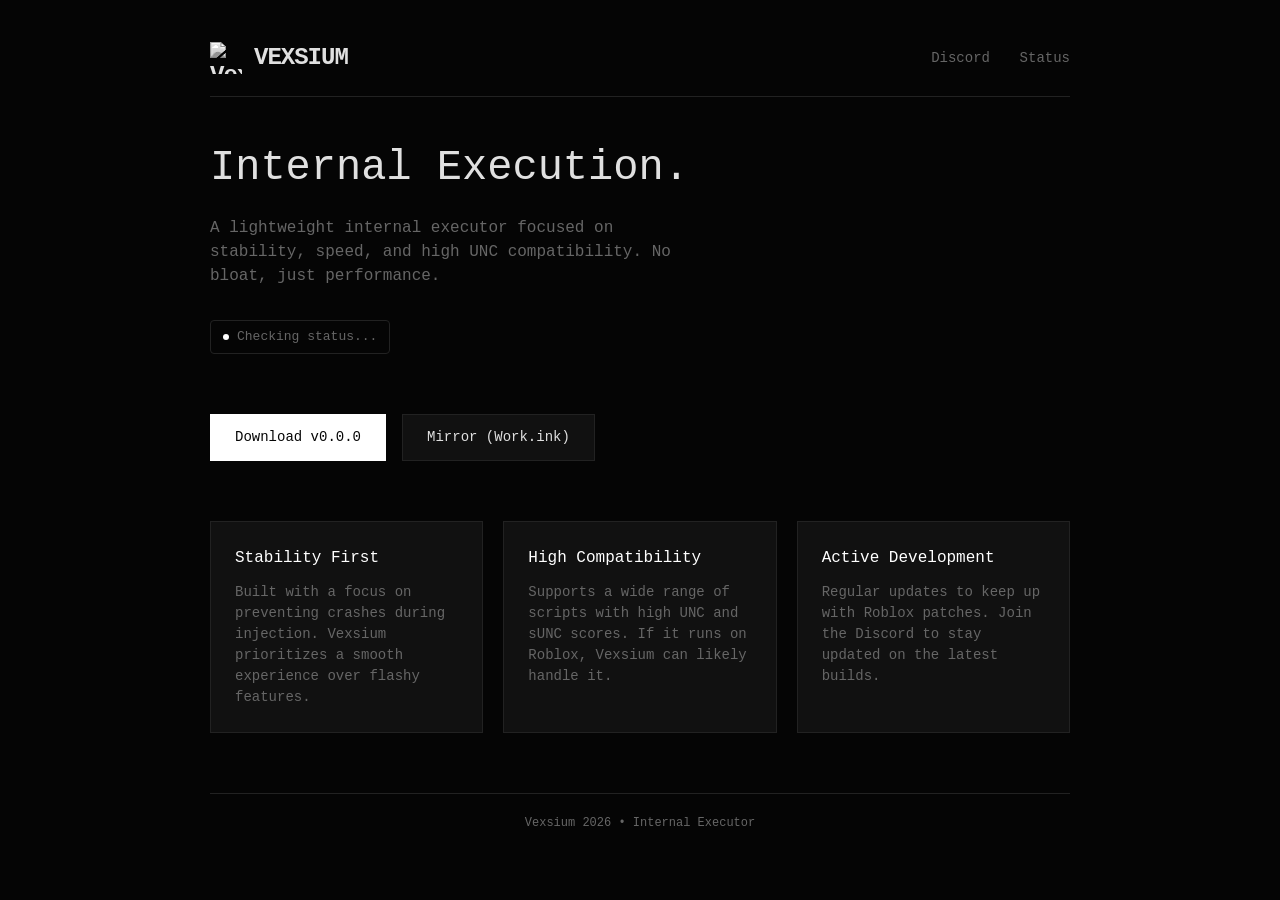
==== beta/index.html @ 8c5f40d0 "dsadsa" ====
<!DOCTYPE html>
<html lang="en">
<head>
    <meta charset="UTF-8">
    <meta name="viewport" content="width=device-width, initial-scale=1.0">
    <title>Vexsium</title>
    <link rel="icon" type="image/png" href="Logo.png">
    <style>
        :root {
            --bg: #050505;
            --surface: #111111;
            --border: #222222;
            --text: #e0e0e0;
            --muted: #666666;
            --accent: #ffffff;
        }

        * { margin: 0; padding: 0; box-sizing: border-box; }
        
        body {
            font-family: 'Courier New', Courier, monospace;
            background-color: var(--bg);
            color: var(--text);
            line-height: 1.5;
            min-height: 100vh;
            display: flex;
            flex-direction: column;
        }

        .container { 
            max-width: 900px; 
            width: 100%; 
            margin: 0 auto; 
            padding: 40px 20px;
            flex: 1;
        }

        header {
            border-bottom: 1px solid var(--border);
            padding-bottom: 20px;
            margin-bottom: 40px;
            display: flex;
            justify-content: space-between;
            align-items: center;
        }

        .brand {
            font-size: 24px;
            font-weight: bold;
            letter-spacing: -1px;
            display: flex;
            align-items: center;
            gap: 12px;
        }

        .logo {
            width: 32px;
            height: 32px;
            filter: grayscale(100%);
        }

        nav a {
            color: var(--muted);
            text-decoration: none;
            margin-left: 20px;
            font-size: 14px;
            transition: color 0.2s;
        }

        nav a:hover {
            color: var(--accent);
        }

        .hero {
            margin-bottom: 60px;
        }

        h1 {
            font-size: 42px;
            margin-bottom: 16px;
            font-weight: normal;
        }

        .subtitle {
            color: var(--muted);
            font-size: 16px;
            max-width: 500px;
            margin-bottom: 32px;
        }

        .status-line {
            display: inline-flex;
            align-items: center;
            gap: 8px;
            font-size: 13px;
            color: var(--muted);
            border: 1px solid var(--border);
            padding: 6px 12px;
            border-radius: 4px;
        }

        .dot {
            width: 6px;
            height: 6px;
            background-color: var(--accent);
            border-radius: 50%;
        }

        .grid {
            display: grid;
            grid-template-columns: repeat(auto-fit, minmax(250px, 1fr));
            gap: 20px;
            margin-bottom: 60px;
        }

        .card {
            background: var(--surface);
            border: 1px solid var(--border);
            padding: 24px;
        }

        .card h3 {
            font-size: 16px;
            margin-bottom: 12px;
            font-weight: normal;
            color: var(--accent);
        }

        .card p {
            font-size: 14px;
            color: var(--muted);
        }

        .actions {
            display: flex;
            gap: 16px;
            margin-bottom: 60px;
        }

        .btn {
            display: inline-flex;
            align-items: center;
            justify-content: center;
            padding: 12px 24px;
            background: var(--surface);
            border: 1px solid var(--border);
            color: var(--text);
            text-decoration: none;
            font-size: 14px;
            cursor: pointer;
            transition: all 0.2s;
        }

        .btn:hover {
            border-color: var(--accent);
            background: var(--bg);
        }

        .btn-primary {
            background: var(--accent);
            color: var(--bg);
            border-color: var(--accent);
        }

        .btn-primary:hover {
            opacity: 0.9;
        }

        footer {
            border-top: 1px solid var(--border);
            padding-top: 20px;
            text-align: center;
            font-size: 12px;
            color: var(--muted);
        }

        .info-panel {
            display: none;
            position: absolute;
            top: 100%;
            right: 0;
            background: var(--surface);
            border: 1px solid var(--border);
            padding: 16px;
            width: 280px;
            z-index: 100;
            margin-top: 8px;
        }

        .info-trigger {
            position: relative;
        }

        .info-panel.active {
            display: block;
        }

        .info-row {
            display: flex;
            justify-content: space-between;
            margin-bottom: 8px;
            font-size: 13px;
        }

        .info-label { color: var(--muted); }
        .info-val { color: var(--accent); }

        @media (max-width: 600px) {
            header { flex-direction: column; gap: 20px; align-items: flex-start; }
            nav a { margin-left: 0; margin-right: 20px; }
            .actions { flex-direction: column; }
        }
    </style>
</head>
<body>
    <div class="container">
        <header>
            <div class="brand">
                <img src="Logo.png" alt="Vexsium" class="logo">
                VEXSIUM
            </div>
            <nav>
                <a href="#" id="discord-link">Discord</a>
                <a href="#" class="info-trigger" id="infoBtn">Status</a>
                <div class="info-panel" id="infoDropdown">
                    <div class="info-row"><span class="info-label">Version</span><span class="info-val" id="ep-version">--</span></div>
                    <div class="info-row"><span class="info-label">Loader</span><span class="info-val" id="ep-loader">--</span></div>
                    <div class="info-row"><span class="info-label">UNC / sUNC</span><span class="info-val"><span id="ep-unc">--</span>% / <span id="ep-sunc">--</span>%</span></div>
                    <div class="info-row"><span class="info-label">RakNet</span><span class="info-val" id="ep-raknet">--</span></div>
                    <div class="info-row"><span class="info-label">Build</span><span class="info-val" id="ep-build">--</span></div>
                </div>
            </nav>
        </header>

        <section class="hero">
            <h1>Internal Execution.</h1>
            <p class="subtitle">A lightweight internal executor focused on stability, speed, and high UNC compatibility. No bloat, just performance.</p>
            
            <div class="status-line">
                <span class="dot" id="main-status-dot"></span>
                <span id="main-status-text">Checking status...</span>
            </div>
        </section>

        <div class="actions">
            <a href="#" class="btn btn-primary" id="download-btn">Download v0.0.0</a>
            <a href="#" class="btn" id="workink-link">Mirror (Work.ink)</a>
        </div>

        <div class="grid">
            <div class="card">
                <h3>Stability First</h3>
                <p>Built with a focus on preventing crashes during injection. Vexsium prioritizes a smooth experience over flashy features.</p>
            </div>
            <div class="card">
                <h3>High Compatibility</h3>
                <p>Supports a wide range of scripts with high UNC and sUNC scores. If it runs on Roblox, Vexsium can likely handle it.</p>
            </div>
            <div class="card">
                <h3>Active Development</h3>
                <p>Regular updates to keep up with Roblox patches. Join the Discord to stay updated on the latest builds.</p>
            </div>
        </div>

        <footer>
            Vexsium 2026 • Internal Executor
        </footer>
    </div>

    <script>
        async function updateEndpointData() {
            try {
                const response = await fetch('endpoint.json');
                if (!response.ok) throw new Error('Endpoint not found');
                const data = await response.json();
                
                const vexsium = data["Vexsium"];
                if (!vexsium) throw new Error('Vexsium data not found in endpoint');

                const statusText = document.getElementById('main-status-text');
                const statusDot = document.getElementById('main-status-dot');
                
                statusText.textContent = vexsium.Status;
                
                const workinkLink = document.getElementById('workink-link');
                const downloadBtn = document.getElementById('download-btn');
                
                if (vexsium.Workink_Download) {
                    workinkLink.href = vexsium.Workink_Download;
                }

                const discordLink = document.getElementById('discord-link');
                if (vexsium.Discord_Invite && discordLink) {
                    discordLink.href = vexsium.Discord_Invite;
                }
                
                document.getElementById('ep-version').textContent = vexsium.Version;
                document.getElementById('ep-loader').textContent = vexsium.loaderVersion;
                document.getElementById('ep-unc').textContent = vexsium.UNC;
                document.getElementById('ep-sunc').textContent = vexsium.sUNC;
                document.getElementById('ep-raknet').textContent = vexsium.Raknet ? 'Yes' : 'No';
                
                if (vexsium.supportedRobloxBuild) {
                    document.getElementById('ep-build').textContent = vexsium.supportedRobloxBuild.channel;
                }

                downloadBtn.textContent = `Download ${vexsium.Version}`;

                let dotColor = '#666';
                if(vexsium.Status === 'Operational') dotColor = '#10b981';
                else if(vexsium.Status === 'Down') dotColor = '#ef4444';
                else if(vexsium.Status === 'In Dev') dotColor = '#f97316';
                
                statusDot.style.background = dotColor;

            } catch (error) {
                console.error('Error fetching endpoint:', error);
            }
        }

        const infoBtn = document.getElementById('infoBtn');
        const infoDropdown = document.getElementById('infoDropdown');
        
        infoBtn.addEventListener('click', (e) => { 
            e.preventDefault();
            infoDropdown.classList.toggle('active'); 
        });

        document.addEventListener('click', (e) => {
            if (!infoBtn.contains(e.target) && !infoDropdown.contains(e.target)) {
                infoDropdown.classList.remove('active');
            }
        });

        updateEndpointData();
        setInterval(updateEndpointData, 30000);
    </script>
</body>
</html>
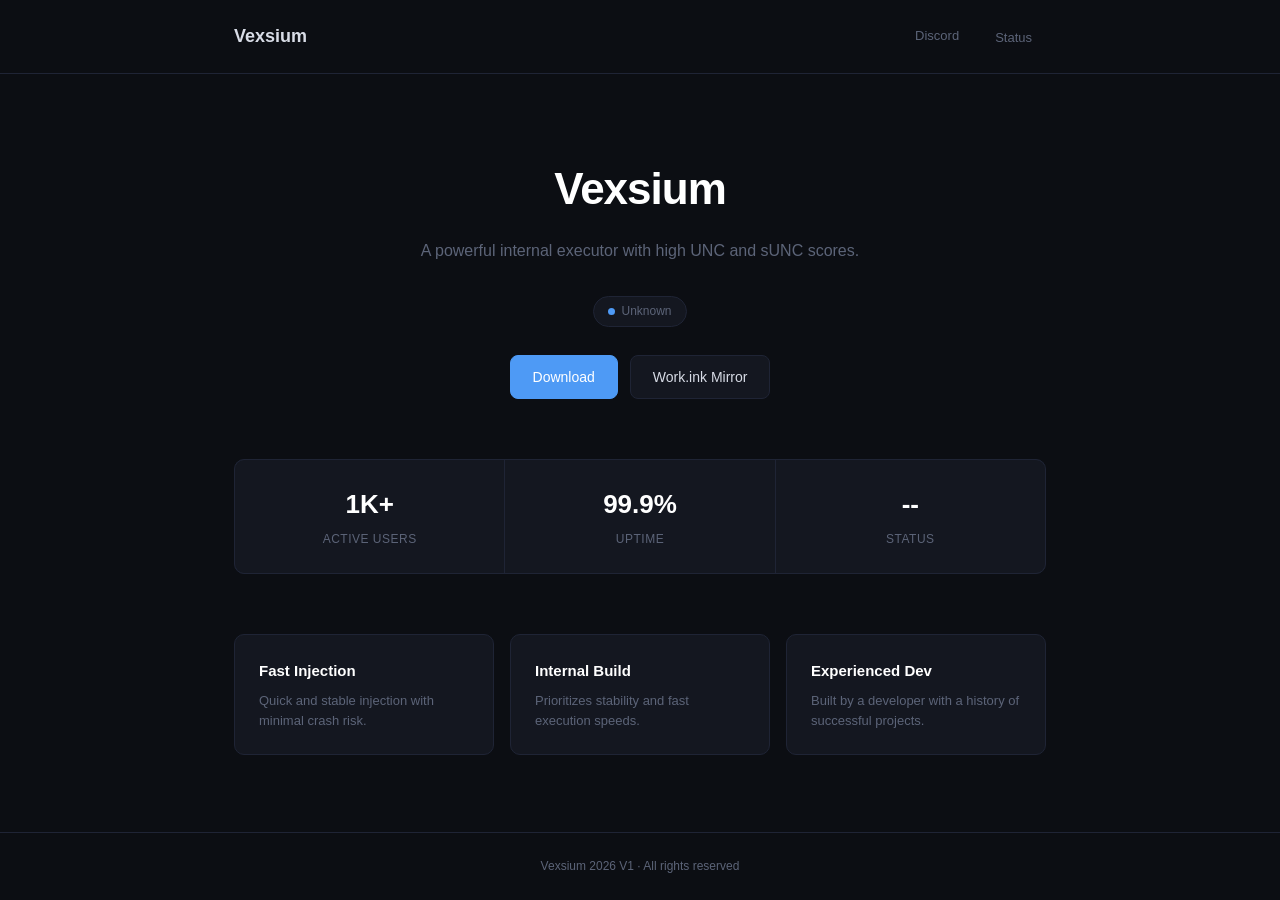
==== commit 9f36cfe3: "fdsfd" ====
--- a/beta/index.html
+++ b/beta/index.html
@@ -7,333 +7,474 @@
     <link rel="icon" type="image/png" href="Logo.png">
     <style>
         :root {
-            --bg: #050505;
-            --surface: #111111;
-            --border: #222222;
-            --text: #e0e0e0;
-            --muted: #666666;
-            --accent: #ffffff;
+            --bg: #0c0e13;
+            --surface: #141720;
+            --surface-hover: #1a1e2b;
+            --border: #1f2435;
+            --text: #d8dce6;
+            --muted: #5c6478;
+            --accent: #4e9af5;
+            --accent-dim: rgba(78, 154, 245, 0.1);
+            --green: #34d399;
+            --red: #f87171;
+            --orange: #fb923c;
+            --yellow: #fbbf24;
+            --blue: #60a5fa;
+            --purple: #a78bfa;
         }
 
         * { margin: 0; padding: 0; box-sizing: border-box; }
-        
+
         body {
-            font-family: 'Courier New', Courier, monospace;
+            font-family: -apple-system, BlinkMacSystemFont, 'Segoe UI', Roboto, Oxygen, Ubuntu, sans-serif;
             background-color: var(--bg);
             color: var(--text);
-            line-height: 1.5;
+            line-height: 1.6;
             min-height: 100vh;
             display: flex;
             flex-direction: column;
-        }
-
-        .container { 
-            max-width: 900px; 
-            width: 100%; 
-            margin: 0 auto; 
-            padding: 40px 20px;
-            flex: 1;
-        }
-
-        header {
+            -webkit-font-smoothing: antialiased;
+        }
+
+        .wrap {
+            max-width: 860px;
+            width: 100%;
+            margin: 0 auto;
+            padding: 0 24px;
+        }
+
+        /* NAV */
+        nav {
+            padding: 20px 0;
             border-bottom: 1px solid var(--border);
-            padding-bottom: 20px;
-            margin-bottom: 40px;
+        }
+
+        nav .wrap {
             display: flex;
             justify-content: space-between;
             align-items: center;
         }
 
         .brand {
-            font-size: 24px;
-            font-weight: bold;
+            display: flex;
+            align-items: center;
+            gap: 10px;
+            font-size: 18px;
+            font-weight: 700;
+            color: var(--text);
+            text-decoration: none;
+        }
+
+        .brand img {
+            width: 28px;
+            height: 28px;
+        }
+
+        .nav-links {
+            display: flex;
+            align-items: center;
+            gap: 8px;
+        }
+
+        .nav-link {
+            padding: 6px 14px;
+            font-size: 13px;
+            color: var(--muted);
+            text-decoration: none;
+            border-radius: 6px;
+            transition: all 0.15s;
+        }
+
+        .nav-link:hover {
+            color: var(--text);
+            background: var(--surface);
+        }
+
+        /* HERO */
+        .hero {
+            padding: 80px 0 60px;
+            text-align: center;
+        }
+
+        .hero h1 {
+            font-size: 44px;
+            font-weight: 700;
             letter-spacing: -1px;
-            display: flex;
+            margin-bottom: 14px;
+            color: #fff;
+        }
+
+        .hero p {
+            color: var(--muted);
+            font-size: 16px;
+            max-width: 480px;
+            margin: 0 auto 32px;
+        }
+
+        .badge {
+            display: inline-flex;
             align-items: center;
+            gap: 6px;
+            padding: 5px 14px;
+            background: var(--surface);
+            border: 1px solid var(--border);
+            border-radius: 20px;
+            font-size: 12px;
+            font-weight: 500;
+            color: var(--muted);
+        }
+
+        .badge-dot {
+            width: 7px;
+            height: 7px;
+            border-radius: 50%;
+            background: var(--accent);
+        }
+
+        /* BUTTONS */
+        .btn-row {
+            display: flex;
             gap: 12px;
-        }
-
-        .logo {
-            width: 32px;
-            height: 32px;
-            filter: grayscale(100%);
-        }
-
-        nav a {
-            color: var(--muted);
-            text-decoration: none;
-            margin-left: 20px;
-            font-size: 14px;
-            transition: color 0.2s;
-        }
-
-        nav a:hover {
-            color: var(--accent);
-        }
-
-        .hero {
-            margin-bottom: 60px;
-        }
-
-        h1 {
-            font-size: 42px;
-            margin-bottom: 16px;
-            font-weight: normal;
-        }
-
-        .subtitle {
-            color: var(--muted);
-            font-size: 16px;
-            max-width: 500px;
-            margin-bottom: 32px;
-        }
-
-        .status-line {
+            justify-content: center;
+            margin-top: 28px;
+        }
+
+        .btn {
             display: inline-flex;
             align-items: center;
             gap: 8px;
-            font-size: 13px;
-            color: var(--muted);
+            padding: 10px 22px;
+            font-size: 14px;
+            font-weight: 500;
+            border-radius: 8px;
+            text-decoration: none;
+            cursor: pointer;
             border: 1px solid var(--border);
-            padding: 6px 12px;
-            border-radius: 4px;
-        }
-
-        .dot {
-            width: 6px;
-            height: 6px;
-            background-color: var(--accent);
-            border-radius: 50%;
-        }
-
-        .grid {
+            background: var(--surface);
+            color: var(--text);
+            transition: all 0.15s;
+        }
+
+        .btn:hover {
+            background: var(--surface-hover);
+            border-color: #2a3045;
+        }
+
+        .btn-fill {
+            background: var(--accent);
+            border-color: var(--accent);
+            color: #fff;
+        }
+
+        .btn-fill:hover {
+            opacity: 0.85;
+            background: var(--accent);
+        }
+
+        /* STATS ROW */
+        .stats {
             display: grid;
-            grid-template-columns: repeat(auto-fit, minmax(250px, 1fr));
-            gap: 20px;
+            grid-template-columns: repeat(3, 1fr);
+            gap: 1px;
+            background: var(--border);
+            border: 1px solid var(--border);
+            border-radius: 10px;
+            overflow: hidden;
             margin-bottom: 60px;
         }
 
-        .card {
-            background: var(--surface);
-            border: 1px solid var(--border);
-            padding: 24px;
-        }
-
-        .card h3 {
-            font-size: 16px;
-            margin-bottom: 12px;
-            font-weight: normal;
-            color: var(--accent);
-        }
-
-        .card p {
-            font-size: 14px;
-            color: var(--muted);
-        }
-
-        .actions {
-            display: flex;
+        .stat {
+            background: var(--surface);
+            padding: 24px 16px;
+            text-align: center;
+        }
+
+        .stat-num {
+            font-size: 26px;
+            font-weight: 700;
+            color: #fff;
+            margin-bottom: 4px;
+        }
+
+        .stat-lbl {
+            font-size: 12px;
+            color: var(--muted);
+            text-transform: uppercase;
+            letter-spacing: 0.5px;
+        }
+
+        /* FEATURES */
+        .features {
+            display: grid;
+            grid-template-columns: repeat(3, 1fr);
             gap: 16px;
             margin-bottom: 60px;
         }
 
-        .btn {
-            display: inline-flex;
-            align-items: center;
-            justify-content: center;
-            padding: 12px 24px;
+        .feat {
             background: var(--surface);
             border: 1px solid var(--border);
-            color: var(--text);
-            text-decoration: none;
-            font-size: 14px;
-            cursor: pointer;
-            transition: all 0.2s;
-        }
-
-        .btn:hover {
-            border-color: var(--accent);
-            background: var(--bg);
-        }
-
-        .btn-primary {
-            background: var(--accent);
-            color: var(--bg);
-            border-color: var(--accent);
-        }
-
-        .btn-primary:hover {
-            opacity: 0.9;
-        }
-
-        footer {
-            border-top: 1px solid var(--border);
-            padding-top: 20px;
-            text-align: center;
-            font-size: 12px;
-            color: var(--muted);
+            border-radius: 10px;
+            padding: 24px;
+        }
+
+        .feat h3 {
+            font-size: 15px;
+            font-weight: 600;
+            color: #fff;
+            margin-bottom: 8px;
+        }
+
+        .feat p {
+            font-size: 13px;
+            color: var(--muted);
+            line-height: 1.5;
+        }
+
+        /* INFO DROPDOWN */
+        .info-wrap {
+            position: relative;
         }
 
         .info-panel {
             display: none;
             position: absolute;
-            top: 100%;
+            top: calc(100% + 8px);
             right: 0;
+            width: 260px;
             background: var(--surface);
             border: 1px solid var(--border);
+            border-radius: 10px;
             padding: 16px;
-            width: 280px;
-            z-index: 100;
-            margin-top: 8px;
-        }
-
-        .info-trigger {
-            position: relative;
-        }
-
-        .info-panel.active {
-            display: block;
-        }
-
-        .info-row {
+            z-index: 200;
+            box-shadow: 0 12px 32px rgba(0,0,0,0.4);
+        }
+
+        .info-panel.open { display: block; }
+
+        .info-panel h4 {
+            font-size: 11px;
+            text-transform: uppercase;
+            letter-spacing: 0.6px;
+            color: var(--muted);
+            margin-bottom: 12px;
+            padding-bottom: 8px;
+            border-bottom: 1px solid var(--border);
+        }
+
+        .irow {
             display: flex;
             justify-content: space-between;
+            padding: 4px 0;
+            font-size: 13px;
+        }
+
+        .irow span:first-child { color: var(--muted); }
+        .irow span:last-child { color: var(--text); font-weight: 500; }
+
+        .ichanges {
+            margin-top: 10px;
+            padding-top: 10px;
+            border-top: 1px solid var(--border);
+        }
+
+        .ichanges h4 {
             margin-bottom: 8px;
-            font-size: 13px;
-        }
-
-        .info-label { color: var(--muted); }
-        .info-val { color: var(--accent); }
-
-        @media (max-width: 600px) {
-            header { flex-direction: column; gap: 20px; align-items: flex-start; }
-            nav a { margin-left: 0; margin-right: 20px; }
-            .actions { flex-direction: column; }
+            padding-bottom: 0;
+            border-bottom: none;
+        }
+
+        .ichange {
+            font-size: 12px;
+            color: var(--muted);
+            padding: 4px 0 4px 10px;
+            border-left: 2px solid var(--accent);
+            margin-bottom: 6px;
+        }
+
+        /* FOOTER */
+        footer {
+            margin-top: auto;
+            padding: 24px 0;
+            border-top: 1px solid var(--border);
+            text-align: center;
+            font-size: 12px;
+            color: var(--muted);
+        }
+
+        @media (max-width: 640px) {
+            .hero h1 { font-size: 30px; }
+            .stats, .features { grid-template-columns: 1fr; }
+            .btn-row { flex-direction: column; align-items: center; }
         }
     </style>
 </head>
 <body>
-    <div class="container">
-        <header>
-            <div class="brand">
-                <img src="Logo.png" alt="Vexsium" class="logo">
-                VEXSIUM
+
+<nav>
+    <div class="wrap">
+        <a href="#" class="brand">
+            <img src="Logo.png" alt="Vexsium" onerror="this.style.display='none'">
+            Vexsium
+        </a>
+        <div class="nav-links">
+            <a href="#" class="nav-link" id="discord-link">Discord</a>
+            <div class="info-wrap">
+                <a href="#" class="nav-link" id="infoBtn">Status</a>
+                <div class="info-panel" id="infoPanel">
+                    <h4>Build Info</h4>
+                    <div class="irow"><span>Version</span><span id="ep-version">--</span></div>
+                    <div class="irow"><span>UNC</span><span id="ep-unc">--%</span></div>
+                    <div class="irow"><span>sUNC</span><span id="ep-sunc">--%</span></div>
+                    <div class="irow"><span>RakNet</span><span id="ep-raknet">--</span></div>
+                    <div class="irow"><span>Multi Instance</span><span id="ep-multi">--</span></div>
+                    <div class="irow"><span>Decompiler</span><span id="ep-decomp">--</span></div>
+                    <div class="ichanges">
+                        <h4>Changelog</h4>
+                        <div id="ep-changelog"></div>
+                    </div>
+                </div>
             </div>
-            <nav>
-                <a href="#" id="discord-link">Discord</a>
-                <a href="#" class="info-trigger" id="infoBtn">Status</a>
-                <div class="info-panel" id="infoDropdown">
-                    <div class="info-row"><span class="info-label">Version</span><span class="info-val" id="ep-version">--</span></div>
-                    <div class="info-row"><span class="info-label">Loader</span><span class="info-val" id="ep-loader">--</span></div>
-                    <div class="info-row"><span class="info-label">UNC / sUNC</span><span class="info-val"><span id="ep-unc">--</span>% / <span id="ep-sunc">--</span>%</span></div>
-                    <div class="info-row"><span class="info-label">RakNet</span><span class="info-val" id="ep-raknet">--</span></div>
-                    <div class="info-row"><span class="info-label">Build</span><span class="info-val" id="ep-build">--</span></div>
-                </div>
-            </nav>
-        </header>
-
-        <section class="hero">
-            <h1>Internal Execution.</h1>
-            <p class="subtitle">A lightweight internal executor focused on stability, speed, and high UNC compatibility. No bloat, just performance.</p>
-            
-            <div class="status-line">
-                <span class="dot" id="main-status-dot"></span>
-                <span id="main-status-text">Checking status...</span>
-            </div>
-        </section>
-
-        <div class="actions">
-            <a href="#" class="btn btn-primary" id="download-btn">Download v0.0.0</a>
-            <a href="#" class="btn" id="workink-link">Mirror (Work.ink)</a>
-        </div>
-
-        <div class="grid">
-            <div class="card">
-                <h3>Stability First</h3>
-                <p>Built with a focus on preventing crashes during injection. Vexsium prioritizes a smooth experience over flashy features.</p>
-            </div>
-            <div class="card">
-                <h3>High Compatibility</h3>
-                <p>Supports a wide range of scripts with high UNC and sUNC scores. If it runs on Roblox, Vexsium can likely handle it.</p>
-            </div>
-            <div class="card">
-                <h3>Active Development</h3>
-                <p>Regular updates to keep up with Roblox patches. Join the Discord to stay updated on the latest builds.</p>
-            </div>
-        </div>
-
-        <footer>
-            Vexsium 2026 • Internal Executor
-        </footer>
+        </div>
     </div>
-
-    <script>
-        async function updateEndpointData() {
-            try {
-                const response = await fetch('endpoint.json');
-                if (!response.ok) throw new Error('Endpoint not found');
-                const data = await response.json();
-                
-                const vexsium = data["Vexsium"];
-                if (!vexsium) throw new Error('Vexsium data not found in endpoint');
-
-                const statusText = document.getElementById('main-status-text');
-                const statusDot = document.getElementById('main-status-dot');
-                
-                statusText.textContent = vexsium.Status;
-                
-                const workinkLink = document.getElementById('workink-link');
-                const downloadBtn = document.getElementById('download-btn');
-                
-                if (vexsium.Workink_Download) {
-                    workinkLink.href = vexsium.Workink_Download;
-                }
-
-                const discordLink = document.getElementById('discord-link');
-                if (vexsium.Discord_Invite && discordLink) {
-                    discordLink.href = vexsium.Discord_Invite;
-                }
-                
-                document.getElementById('ep-version').textContent = vexsium.Version;
-                document.getElementById('ep-loader').textContent = vexsium.loaderVersion;
-                document.getElementById('ep-unc').textContent = vexsium.UNC;
-                document.getElementById('ep-sunc').textContent = vexsium.sUNC;
-                document.getElementById('ep-raknet').textContent = vexsium.Raknet ? 'Yes' : 'No';
-                
-                if (vexsium.supportedRobloxBuild) {
-                    document.getElementById('ep-build').textContent = vexsium.supportedRobloxBuild.channel;
-                }
-
-                downloadBtn.textContent = `Download ${vexsium.Version}`;
-
-                let dotColor = '#666';
-                if(vexsium.Status === 'Operational') dotColor = '#10b981';
-                else if(vexsium.Status === 'Down') dotColor = '#ef4444';
-                else if(vexsium.Status === 'In Dev') dotColor = '#f97316';
-                
-                statusDot.style.background = dotColor;
-
-            } catch (error) {
-                console.error('Error fetching endpoint:', error);
+</nav>
+
+<div class="wrap">
+    <section class="hero">
+        <h1>Vexsium</h1>
+        <p>A powerful internal executor with high UNC and sUNC scores.</p>
+        <div class="badge">
+            <span class="badge-dot" id="main-status-dot"></span>
+            <span id="main-status-text">Loading...</span>
+        </div>
+        <div class="btn-row">
+            <a href="#" class="btn btn-fill" id="download-btn">Download</a>
+            <a href="#" class="btn" id="workink-link">Work.ink Mirror</a>
+        </div>
+    </section>
+
+    <div class="stats">
+        <div class="stat">
+            <div class="stat-num" id="member-count">--</div>
+            <div class="stat-lbl">Active Users</div>
+        </div>
+        <div class="stat">
+            <div class="stat-num">99.9%</div>
+            <div class="stat-lbl">Uptime</div>
+        </div>
+        <div class="stat">
+            <div class="stat-num" id="status-label">--</div>
+            <div class="stat-lbl">Status</div>
+        </div>
+    </div>
+
+    <div class="features">
+        <div class="feat">
+            <h3>Fast Injection</h3>
+            <p>Quick and stable injection with minimal crash risk.</p>
+        </div>
+        <div class="feat">
+            <h3>Internal Build</h3>
+            <p>Prioritizes stability and fast execution speeds.</p>
+        </div>
+        <div class="feat">
+            <h3>Experienced Dev</h3>
+            <p>Built by a developer with a history of successful projects.</p>
+        </div>
+    </div>
+</div>
+
+<footer>
+    <div class="wrap">Vexsium 2026 V1 &middot; All rights reserved</div>
+</footer>
+
+<script>
+    function fmt(n) {
+        if (n >= 1e6) return (n / 1e6).toFixed(1).replace(/\.0$/, '') + 'M';
+        if (n >= 1e3) return (n / 1e3).toFixed(1).replace(/\.0$/, '') + 'K';
+        return String(n);
+    }
+
+    async function loadMembers() {
+        try {
+            const r = await fetch('https://discord.com/api/guilds/1538645400402264205/widget.json');
+            if (!r.ok) throw 0;
+            const d = await r.json();
+            document.getElementById('member-count').textContent = fmt(d.members ? d.members.length : 0) + '+';
+        } catch {
+            document.getElementById('member-count').textContent = '1K+';
+        }
+    }
+
+    async function loadEndpoint() {
+        try {
+            const r = await fetch('endpoint.json');
+            if (!r.ok) throw 0;
+            const d = await r.json();
+            const v = d["Vexsium"];
+            if (!v) throw 0;
+
+            document.getElementById('main-status-text').textContent = v.Status;
+            document.getElementById('status-label').textContent = v.Status;
+            document.getElementById('ep-version').textContent = v.Version;
+            document.getElementById('ep-unc').textContent = v.UNC + '%';
+            document.getElementById('ep-sunc').textContent = v.sUNC + '%';
+            document.getElementById('ep-raknet').textContent = v.Raknet ? 'Yes' : 'No';
+            document.getElementById('ep-multi').textContent = v.Multi_Instance ? 'Yes' : 'No';
+            document.getElementById('ep-decomp').textContent = v.Decompiler ? 'Yes' : 'No';
+
+            if (v.Workink_Download) {
+                document.getElementById('workink-link').href = v.Workink_Download;
+                document.getElementById('download-btn').href = v.Workink_Download;
             }
-        }
-
-        const infoBtn = document.getElementById('infoBtn');
-        const infoDropdown = document.getElementById('infoDropdown');
-        
-        infoBtn.addEventListener('click', (e) => { 
-            e.preventDefault();
-            infoDropdown.classList.toggle('active'); 
-        });
-
-        document.addEventListener('click', (e) => {
-            if (!infoBtn.contains(e.target) && !infoDropdown.contains(e.target)) {
-                infoDropdown.classList.remove('active');
+            if (v.Discord_Invite) {
+                document.getElementById('discord-link').href = v.Discord_Invite;
             }
-        });
-
-        updateEndpointData();
-        setInterval(updateEndpointData, 30000);
-    </script>
+
+            const cl = document.getElementById('ep-changelog');
+            cl.innerHTML = '';
+            if (Array.isArray(v.Changelogs) && v.Changelogs.length) {
+                v.Changelogs.forEach(c => {
+                    const div = document.createElement('div');
+                    div.className = 'ichange';
+                    div.textContent = c;
+                    cl.appendChild(div);
+                });
+            } else {
+                const div = document.createElement('div');
+                div.className = 'ichange';
+                div.textContent = 'No changes yet';
+                cl.appendChild(div);
+            }
+
+            let dc = '#5c6478';
+            if (v.Status === 'Operational') dc = '#34d399';
+            else if (v.Status === 'Down') dc = '#f87171';
+            else if (v.Status === 'Maintenance') dc = '#fbbf24';
+            else if (v.Status === 'Testing') dc = '#a78bfa';
+            else if (v.Status === 'Updating') dc = '#60a5fa';
+            else if (v.Status === 'In Dev') dc = '#fb923c';
+
+            document.getElementById('main-status-dot').style.background = dc;
+        } catch {
+            document.getElementById('main-status-text').textContent = 'Unknown';
+        }
+    }
+
+    document.getElementById('infoBtn').addEventListener('click', e => {
+        e.preventDefault();
+        document.getElementById('infoPanel').classList.toggle('open');
+    });
+
+    document.addEventListener('click', e => {
+        const w = document.querySelector('.info-wrap');
+        if (!w.contains(e.target)) document.getElementById('infoPanel').classList.remove('open');
+    });
+
+    loadMembers();
+    loadEndpoint();
+    setInterval(loadEndpoint, 30000);
+</script>
+
 </body>
 </html>
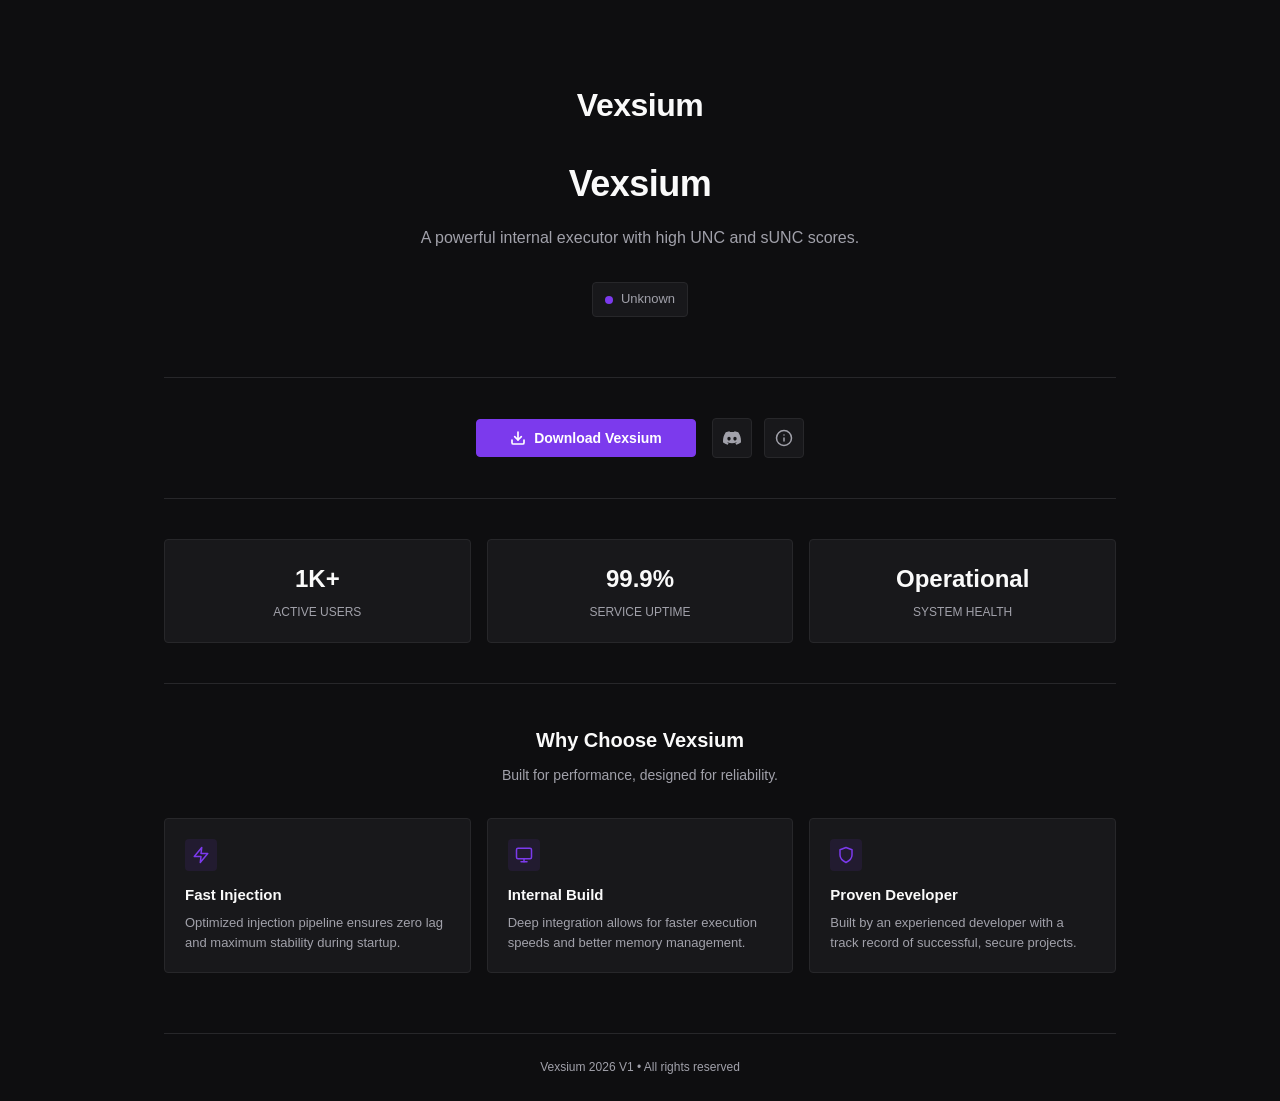
==== commit 8a3da60f: "dfdsf" ====
--- a/beta/index.html
+++ b/beta/index.html
@@ -7,28 +7,22 @@
     <link rel="icon" type="image/png" href="Logo.png">
     <style>
         :root {
-            --bg: #0c0e13;
-            --surface: #141720;
-            --surface-hover: #1a1e2b;
-            --border: #1f2435;
-            --text: #d8dce6;
-            --muted: #5c6478;
-            --accent: #4e9af5;
-            --accent-dim: rgba(78, 154, 245, 0.1);
-            --green: #34d399;
-            --red: #f87171;
-            --orange: #fb923c;
-            --yellow: #fbbf24;
-            --blue: #60a5fa;
-            --purple: #a78bfa;
+            --bg: #0e0e10;
+            --surface: #18181b;
+            --surface-hover: #1f1f23;
+            --border: #27272a;
+            --text-main: #fafafa;
+            --text-muted: #a1a1aa;
+            --accent: #7c3aed;
+            --accent-hover: #6d28d9;
         }
 
         * { margin: 0; padding: 0; box-sizing: border-box; }
-
+        
         body {
-            font-family: -apple-system, BlinkMacSystemFont, 'Segoe UI', Roboto, Oxygen, Ubuntu, sans-serif;
+            font-family: -apple-system, BlinkMacSystemFont, "Segoe UI", Roboto, Helvetica, Arial, sans-serif;
             background-color: var(--bg);
-            color: var(--text);
+            color: var(--text-main);
             line-height: 1.6;
             min-height: 100vh;
             display: flex;
@@ -36,445 +30,607 @@
             -webkit-font-smoothing: antialiased;
         }
 
-        .wrap {
-            max-width: 860px;
-            width: 100%;
-            margin: 0 auto;
+        .container { 
+            max-width: 1000px; 
+            width: 100%; 
+            margin: 0 auto; 
             padding: 0 24px;
-        }
-
-        /* NAV */
-        nav {
-            padding: 20px 0;
-            border-bottom: 1px solid var(--border);
-        }
-
-        nav .wrap {
-            display: flex;
-            justify-content: space-between;
-            align-items: center;
-        }
-
-        .brand {
-            display: flex;
-            align-items: center;
-            gap: 10px;
-            font-size: 18px;
-            font-weight: 700;
-            color: var(--text);
-            text-decoration: none;
-        }
-
-        .brand img {
-            width: 28px;
-            height: 28px;
-        }
-
-        .nav-links {
-            display: flex;
-            align-items: center;
-            gap: 8px;
-        }
-
-        .nav-link {
-            padding: 6px 14px;
-            font-size: 13px;
-            color: var(--muted);
-            text-decoration: none;
-            border-radius: 6px;
-            transition: all 0.15s;
-        }
-
-        .nav-link:hover {
-            color: var(--text);
-            background: var(--surface);
-        }
-
-        /* HERO */
+            flex: 1;
+        }
+
         .hero {
             padding: 80px 0 60px;
             text-align: center;
-        }
-
-        .hero h1 {
-            font-size: 44px;
-            font-weight: 700;
-            letter-spacing: -1px;
-            margin-bottom: 14px;
-            color: #fff;
-        }
-
-        .hero p {
-            color: var(--muted);
-            font-size: 16px;
-            max-width: 480px;
-            margin: 0 auto 32px;
-        }
-
-        .badge {
-            display: inline-flex;
-            align-items: center;
-            gap: 6px;
-            padding: 5px 14px;
-            background: var(--surface);
-            border: 1px solid var(--border);
-            border-radius: 20px;
-            font-size: 12px;
-            font-weight: 500;
-            color: var(--muted);
-        }
-
-        .badge-dot {
-            width: 7px;
-            height: 7px;
-            border-radius: 50%;
-            background: var(--accent);
-        }
-
-        /* BUTTONS */
-        .btn-row {
-            display: flex;
-            gap: 12px;
-            justify-content: center;
-            margin-top: 28px;
-        }
-
-        .btn {
+            border-bottom: 1px solid var(--border);
+        }
+
+        .logo-section { 
+            margin-bottom: 24px; 
+            display: flex; 
+            justify-content: center; 
+            align-items: center; 
+        }
+
+        .logo {
+            width: 64px;
+            height: 64px;
+            object-fit: contain;
+        }
+
+        .logo-text { 
+            font-size: 32px; 
+            font-weight: 700; 
+            color: var(--text-main);
+            letter-spacing: -0.5px;
+        }
+
+        .title { 
+            font-size: 36px; 
+            font-weight: 700; 
+            margin-bottom: 12px; 
+            letter-spacing: -0.5px;
+        }
+
+        .subtitle { 
+            color: var(--text-muted); 
+            font-size: 16px; 
+            max-width: 500px; 
+            margin: 0 auto 32px; 
+        }
+
+        .status-badge {
             display: inline-flex;
             align-items: center;
             gap: 8px;
-            padding: 10px 22px;
+            padding: 6px 12px;
+            background: var(--surface);
+            border: 1px solid var(--border);
+            border-radius: 4px;
+            font-size: 13px;
+            font-weight: 500;
+            color: var(--text-muted);
+        }
+
+        .status-dot {
+            width: 8px;
+            height: 8px;
+            border-radius: 50%;
+            background: var(--accent);
+        }
+
+        .action-area {
+            display: flex;
+            justify-content: center;
+            align-items: center;
+            gap: 16px;
+            padding: 40px 0;
+            border-bottom: 1px solid var(--border);
+        }
+
+        .dropdown { 
+            position: relative; 
+            width: 220px; 
+        }
+
+        .btn-main {
+            display: flex;
+            align-items: center;
+            justify-content: center;
+            gap: 8px;
+            width: 100%;
+            padding: 10px 16px;
+            background: var(--accent);
+            color: white;
+            border-radius: 4px;
             font-size: 14px;
-            font-weight: 500;
-            border-radius: 8px;
+            font-weight: 600;
+            cursor: pointer;
+            border: 1px solid var(--accent);
+            transition: background 0.15s;
+        }
+
+        .btn-main:hover {
+            background: var(--accent-hover);
+        }
+
+        .dropdown-menu {
+            position: absolute;
+            top: calc(100% + 6px);
+            left: 0;
+            right: 0;
+            background: var(--surface);
+            border: 1px solid var(--border);
+            border-radius: 4px;
+            padding: 4px;
+            opacity: 0;
+            visibility: hidden;
+            transform: translateY(-4px);
+            transition: all 0.15s ease;
+            z-index: 100;
+        }
+
+        .dropdown.active .dropdown-menu { 
+            opacity: 1; 
+            visibility: visible; 
+            transform: translateY(0); 
+        }
+
+        .dropdown-item { 
+            display: flex; 
+            align-items: center; 
+            gap: 8px; 
+            padding: 8px 12px; 
+            border-radius: 2px; 
+            color: var(--text-main); 
+            font-size: 14px; 
             text-decoration: none;
-            cursor: pointer;
+        }
+
+        .dropdown-item:hover { 
+            background: var(--surface-hover); 
+        }
+
+        .social-row { 
+            display: flex; 
+            gap: 12px; 
+        }
+
+        .social-btn { 
+            display: flex; 
+            align-items: center; 
+            justify-content: center; 
+            width: 40px; 
+            height: 40px; 
+            background: var(--surface); 
+            border: 1px solid var(--border); 
+            border-radius: 4px; 
+            color: var(--text-muted); 
+            cursor: pointer; 
+            transition: all 0.15s; 
+            text-decoration: none; 
+        }
+
+        .social-btn:hover { 
+            background: var(--surface-hover); 
+            color: var(--text-main);
+            border-color: #3f3f46;
+        }
+
+        .info-trigger { position: relative; }
+        
+        .info-dropdown {
+            position: absolute;
+            bottom: calc(100% + 8px);
+            right: 0;
+            width: 280px;
+            background: var(--surface);
             border: 1px solid var(--border);
-            background: var(--surface);
-            color: var(--text);
-            transition: all 0.15s;
-        }
-
-        .btn:hover {
-            background: var(--surface-hover);
-            border-color: #2a3045;
-        }
-
-        .btn-fill {
-            background: var(--accent);
-            border-color: var(--accent);
-            color: #fff;
-        }
-
-        .btn-fill:hover {
-            opacity: 0.85;
-            background: var(--accent);
-        }
-
-        /* STATS ROW */
-        .stats {
-            display: grid;
-            grid-template-columns: repeat(3, 1fr);
-            gap: 1px;
-            background: var(--border);
-            border: 1px solid var(--border);
-            border-radius: 10px;
-            overflow: hidden;
-            margin-bottom: 60px;
-        }
-
-        .stat {
-            background: var(--surface);
-            padding: 24px 16px;
-            text-align: center;
-        }
-
-        .stat-num {
-            font-size: 26px;
-            font-weight: 700;
-            color: #fff;
-            margin-bottom: 4px;
-        }
-
-        .stat-lbl {
-            font-size: 12px;
-            color: var(--muted);
+            border-radius: 4px;
+            padding: 16px;
+            opacity: 0;
+            visibility: hidden;
+            transform: translateY(4px);
+            transition: all 0.15s ease;
+            z-index: 100;
+            text-align: left;
+        }
+
+        .info-dropdown.active { 
+            opacity: 1; 
+            visibility: visible; 
+            transform: translateY(0); 
+        }
+
+        .info-header { 
+            font-size: 12px; 
+            font-weight: 600; 
+            color: var(--text-muted); 
             text-transform: uppercase;
             letter-spacing: 0.5px;
-        }
-
-        /* FEATURES */
-        .features {
+            margin-bottom: 12px;
+            padding-bottom: 8px;
+            border-bottom: 1px solid var(--border);
+        }
+
+        .info-grid {
+            display: grid;
+            grid-template-columns: 1fr 1fr;
+            gap: 12px;
+            margin-bottom: 16px;
+        }
+
+        .info-item { display: flex; flex-direction: column; gap: 2px; }
+        .info-item.full { grid-column: span 2; }
+        
+        .info-label { 
+            font-size: 11px; 
+            color: var(--text-muted); 
+        }
+
+        .info-value {
+            font-size: 13px;
+            font-weight: 600;
+            color: var(--text-main);
+        }
+
+        .changelog-list { 
+            list-style: none; 
+            padding: 0; 
+            margin: 0; 
+            max-height: 120px;
+            overflow-y: auto;
+        }
+
+        .changelog-item {
+            padding: 6px 0;
+            font-size: 13px;
+            color: var(--text-muted);
+            border-bottom: 1px solid var(--border);
+        }
+
+        .changelog-item:last-child { border-bottom: none; }
+
+        .stats-grid { 
+            display: grid; 
+            grid-template-columns: repeat(3, 1fr); 
+            gap: 16px; 
+            padding: 40px 0;
+            border-bottom: 1px solid var(--border);
+        }
+
+        .stat-card { 
+            background: var(--surface); 
+            border: 1px solid var(--border); 
+            border-radius: 4px; 
+            padding: 20px; 
+            text-align: center;
+        }
+
+        .stat-value { 
+            font-size: 24px; 
+            font-weight: 700; 
+            margin-bottom: 4px; 
+            color: var(--text-main);
+        }
+
+        .stat-label { 
+            font-size: 12px; 
+            color: var(--text-muted); 
+            font-weight: 500;
+            text-transform: uppercase;
+        }
+
+        .features-section {
+            padding: 40px 0 60px;
+        }
+
+        .features-header {
+            text-align: center;
+            margin-bottom: 32px;
+        }
+
+        .features-header h3 {
+            font-size: 20px;
+            font-weight: 600;
+            margin-bottom: 8px;
+        }
+        
+        .features-header p {
+            color: var(--text-muted);
+            font-size: 14px;
+        }
+
+        .features-grid {
             display: grid;
             grid-template-columns: repeat(3, 1fr);
             gap: 16px;
-            margin-bottom: 60px;
-        }
-
-        .feat {
+        }
+
+        .feature-item {
             background: var(--surface);
             border: 1px solid var(--border);
-            border-radius: 10px;
-            padding: 24px;
-        }
-
-        .feat h3 {
+            border-radius: 4px;
+            padding: 20px;
+        }
+
+        .feature-icon {
+            width: 32px;
+            height: 32px;
+            background: rgba(124, 58, 237, 0.1);
+            border-radius: 4px;
+            display: flex;
+            align-items: center;
+            justify-content: center;
+            color: var(--accent);
+            margin-bottom: 12px;
+        }
+
+        .feature-text h4 {
             font-size: 15px;
             font-weight: 600;
-            color: #fff;
-            margin-bottom: 8px;
-        }
-
-        .feat p {
+            margin-bottom: 6px;
+        }
+
+        .feature-text p {
             font-size: 13px;
-            color: var(--muted);
+            color: var(--text-muted);
             line-height: 1.5;
         }
 
-        /* INFO DROPDOWN */
-        .info-wrap {
-            position: relative;
-        }
-
-        .info-panel {
-            display: none;
-            position: absolute;
-            top: calc(100% + 8px);
-            right: 0;
-            width: 260px;
-            background: var(--surface);
-            border: 1px solid var(--border);
-            border-radius: 10px;
-            padding: 16px;
-            z-index: 200;
-            box-shadow: 0 12px 32px rgba(0,0,0,0.4);
-        }
-
-        .info-panel.open { display: block; }
-
-        .info-panel h4 {
-            font-size: 11px;
-            text-transform: uppercase;
-            letter-spacing: 0.6px;
-            color: var(--muted);
-            margin-bottom: 12px;
-            padding-bottom: 8px;
-            border-bottom: 1px solid var(--border);
-        }
-
-        .irow {
-            display: flex;
-            justify-content: space-between;
-            padding: 4px 0;
-            font-size: 13px;
-        }
-
-        .irow span:first-child { color: var(--muted); }
-        .irow span:last-child { color: var(--text); font-weight: 500; }
-
-        .ichanges {
-            margin-top: 10px;
-            padding-top: 10px;
+        .footer { 
+            text-align: center; 
+            padding: 24px 0; 
             border-top: 1px solid var(--border);
-        }
-
-        .ichanges h4 {
-            margin-bottom: 8px;
-            padding-bottom: 0;
-            border-bottom: none;
-        }
-
-        .ichange {
+            color: var(--text-muted);
             font-size: 12px;
-            color: var(--muted);
-            padding: 4px 0 4px 10px;
-            border-left: 2px solid var(--accent);
-            margin-bottom: 6px;
-        }
-
-        /* FOOTER */
-        footer {
-            margin-top: auto;
-            padding: 24px 0;
-            border-top: 1px solid var(--border);
-            text-align: center;
-            font-size: 12px;
-            color: var(--muted);
-        }
-
-        @media (max-width: 640px) {
-            .hero h1 { font-size: 30px; }
-            .stats, .features { grid-template-columns: 1fr; }
-            .btn-row { flex-direction: column; align-items: center; }
+        }
+
+        @media (max-width: 768px) { 
+            .stats-grid { grid-template-columns: 1fr; } 
+            .features-grid { grid-template-columns: 1fr; }
+            .title { font-size: 28px; }
+            .action-area { flex-direction: column; }
         }
     </style>
 </head>
 <body>
-
-<nav>
-    <div class="wrap">
-        <a href="#" class="brand">
-            <img src="Logo.png" alt="Vexsium" onerror="this.style.display='none'">
-            Vexsium
-        </a>
-        <div class="nav-links">
-            <a href="#" class="nav-link" id="discord-link">Discord</a>
-            <div class="info-wrap">
-                <a href="#" class="nav-link" id="infoBtn">Status</a>
-                <div class="info-panel" id="infoPanel">
-                    <h4>Build Info</h4>
-                    <div class="irow"><span>Version</span><span id="ep-version">--</span></div>
-                    <div class="irow"><span>UNC</span><span id="ep-unc">--%</span></div>
-                    <div class="irow"><span>sUNC</span><span id="ep-sunc">--%</span></div>
-                    <div class="irow"><span>RakNet</span><span id="ep-raknet">--</span></div>
-                    <div class="irow"><span>Multi Instance</span><span id="ep-multi">--</span></div>
-                    <div class="irow"><span>Decompiler</span><span id="ep-decomp">--</span></div>
-                    <div class="ichanges">
-                        <h4>Changelog</h4>
-                        <div id="ep-changelog"></div>
+    <div class="container">
+        <section class="hero">
+            <div class="logo-section">
+                <img src="Logo.png" alt="Vexsium" class="logo" id="logo" onerror="this.style.display='none'; document.getElementById('logoText').style.display='block'">
+                <div class="logo-text" id="logoText" style="display: none;">Vexsium</div>
+            </div>
+            
+            <h1 class="title">Vexsium</h1>
+            <p class="subtitle">A powerful internal executor with high UNC and sUNC scores.</p>
+            
+            <div class="status-badge">
+                <span class="status-dot" id="main-status-dot"></span>
+                <span id="main-status-text">Initializing...</span>
+            </div>
+        </section>
+
+        <div class="action-area">
+            <div class="dropdown">
+                <button class="btn-main" id="downloadBtn">
+                    <svg width="16" height="16" viewBox="0 0 24 24" fill="none" stroke="currentColor" stroke-width="2.5" stroke-linecap="round" stroke-linejoin="round">
+                        <path d="M21 15v4a2 2 0 0 1-2 2H5a2 2 0 0 1-2-2v-4"></path>
+                        <polyline points="7 10 12 15 17 10"></polyline>
+                        <line x1="12" y1="15" x2="12" y2="3"></line>
+                    </svg>
+                    <span>Download Vexsium</span>
+                </button>
+                <div class="dropdown-menu" id="downloadDropdown">
+                </div>
+            </div>
+            
+            <div class="social-row">
+                <a href="#" target="_blank" class="social-btn discord" title="Discord" id="discord-link">
+                    <svg width="18" height="18" viewBox="0 0 24 24" fill="currentColor">
+                        <path d="M20.317 4.37a19.791 19.791 0 0 0-4.885-1.515.074.074 0 0 0-.079.037c-.21.375-.444.864-.608 1.25a18.27 18.27 0 0 0-5.487 0 12.64 12.64 0 0 0-.617-1.25.077.077 0 0 0-.079-.037A19.736 19.736 0 0 0 3.677 4.37a.07.07 0 0 0-.032.027C.533 9.046-.32 13.58.099 18.057a.082.082 0 0 0 .031.057 19.9 19.9 0 0 0 5.993 3.03.078.078 0 0 0 .084-.028 14.09 14.09 0 0 0 1.226-1.994.076.076 0 0 0-.041-.106 13.107 13.107 0 0 1-1.872-.892.077.077 0 0 1-.008-.128 10.2 10.2 0 0 0 .372-.292.074.074 0 0 1 .077-.01c3.928 1.793 8.18 1.793 12.062 0a.074.074 0 0 1 .078.01c.12.098.246.198.373.292a.077.077 0 0 1-.006.127 12.299 12.299 0 0 1-1.873.892.077.077 0 0 0-.041.107c.36.698.772 1.362 1.225 1.993a.076.076 0 0 0 .084.028 19.839 19.839 0 0 0 6.002-3.03.077.077 0 0 0 .032-.054c.5-5.177-.838-9.674-3.549-13.66a.061.061 0 0 0-.031-.03zM8.02 15.33c-1.183 0-2.157-1.085-2.157-2.419 0-1.333.956-2.419 2.157-2.419 1.21 0 2.176 1.096 2.157 2.42 0 1.333-.956 2.418-2.157 2.418zm7.975 0c-1.183 0-2.157-1.085-2.157-2.419 0-1.333.955-2.419 2.157-2.419 1.21 0 2.176 1.096 2.157 2.42 0 1.333-.946 2.418-2.157 2.418z"/>
+                    </svg>
+                </a>
+                <div class="social-btn info-trigger" title="Endpoint Status" id="infoBtn">
+                    <svg width="18" height="18" viewBox="0 0 24 24" fill="none" stroke="currentColor" stroke-width="2" stroke-linecap="round" stroke-linejoin="round">
+                        <circle cx="12" cy="12" r="10"></circle>
+                        <line x1="12" y1="16" x2="12" y2="12"></line>
+                        <line x1="12" y1="8" x2="12.01" y2="8"></line>
+                    </svg>
+                    
+                    <div class="info-dropdown" id="infoDropdown">
+                        <div class="info-header">System Information</div>
+                        <div class="info-grid">
+                            <div class="info-item">
+                                <span class="info-label">Version</span>
+                                <span class="info-value" id="ep-version">--</span>
+                            </div>
+                            <div class="info-item">
+                                <span class="info-label">UNC / sUNC</span>
+                                <span class="info-value"><span id="ep-unc">--</span>% / <span id="ep-sunc">--</span>%</span>
+                            </div>
+                            <div class="info-item">
+                                <span class="info-label">RakNet</span>
+                                <span class="info-value" id="ep-raknet">--</span>
+                            </div>
+                            <div class="info-item">
+                                <span class="info-label">Multi-Instance</span>
+                                <span class="info-value" id="ep-multi">--</span>
+                            </div>
+                            <div class="info-item full">
+                                <span class="info-label">Decompiler</span>
+                                <span class="info-value" id="ep-decompiler">--</span>
+                            </div>
+                        </div>
+                        <div class="info-item">
+                            <span class="info-label" style="margin-bottom: 6px;">Changelogs</span>
+                            <ul class="changelog-list" id="ep-changelog">
+                                <li class="changelog-item">Loading...</li>
+                            </ul>
+                        </div>
                     </div>
                 </div>
             </div>
         </div>
-    </div>
-</nav>
-
-<div class="wrap">
-    <section class="hero">
-        <h1>Vexsium</h1>
-        <p>A powerful internal executor with high UNC and sUNC scores.</p>
-        <div class="badge">
-            <span class="badge-dot" id="main-status-dot"></span>
-            <span id="main-status-text">Loading...</span>
+        
+        <div class="stats-grid">
+            <div class="stat-card">
+                <div class="stat-value" id="member-count">--</div>
+                <div class="stat-label">Active Users</div>
+            </div>
+            <div class="stat-card">
+                <div class="stat-value">99.9%</div>
+                <div class="stat-label">Service Uptime</div>
+            </div>
+            <div class="stat-card">
+                <div class="stat-value" id="status-label">Operational</div>
+                <div class="stat-label">System Health</div>
+            </div>
         </div>
-        <div class="btn-row">
-            <a href="#" class="btn btn-fill" id="download-btn">Download</a>
-            <a href="#" class="btn" id="workink-link">Work.ink Mirror</a>
-        </div>
-    </section>
-
-    <div class="stats">
-        <div class="stat">
-            <div class="stat-num" id="member-count">--</div>
-            <div class="stat-lbl">Active Users</div>
-        </div>
-        <div class="stat">
-            <div class="stat-num">99.9%</div>
-            <div class="stat-lbl">Uptime</div>
-        </div>
-        <div class="stat">
-            <div class="stat-num" id="status-label">--</div>
-            <div class="stat-lbl">Status</div>
+        
+        <section class="features-section">
+            <div class="features-header">
+                <h3>Why Choose Vexsium</h3>
+                <p>Built for performance, designed for reliability.</p>
+            </div>
+            <div class="features-grid">
+                <div class="feature-item">
+                    <div class="feature-icon">
+                        <svg width="18" height="18" viewBox="0 0 24 24" fill="none" stroke="currentColor" stroke-width="2" stroke-linecap="round" stroke-linejoin="round"><path d="M13 2L3 14h9l-1 8 10-12h-9l1-8z"></path></svg>
+                    </div>
+                    <div class="feature-text">
+                        <h4>Fast Injection</h4>
+                        <p>Optimized injection pipeline ensures zero lag and maximum stability during startup.</p>
+                    </div>
+                </div>
+                <div class="feature-item">
+                    <div class="feature-icon">
+                        <svg width="18" height="18" viewBox="0 0 24 24" fill="none" stroke="currentColor" stroke-width="2" stroke-linecap="round" stroke-linejoin="round"><rect x="2" y="3" width="20" height="14" rx="2" ry="2"></rect><line x1="8" y1="21" x2="16" y2="21"></line><line x1="12" y1="17" x2="12" y2="21"></line></svg>
+                    </div>
+                    <div class="feature-text">
+                        <h4>Internal Build</h4>
+                        <p>Deep integration allows for faster execution speeds and better memory management.</p>
+                    </div>
+                </div>
+                <div class="feature-item">
+                    <div class="feature-icon">
+                        <svg width="18" height="18" viewBox="0 0 24 24" fill="none" stroke="currentColor" stroke-width="2" stroke-linecap="round" stroke-linejoin="round"><path d="M12 22s8-4 8-10V5l-8-3-8 3v7c0 6 8 10 8 10z"></path></svg>
+                    </div>
+                    <div class="feature-text">
+                        <h4>Proven Developer</h4>
+                        <p>Built by an experienced developer with a track record of successful, secure projects.</p>
+                    </div>
+                </div>
+            </div>
+        </section>
+        
+        <div class="footer">
+            Vexsium 2026 V1 • All rights reserved
         </div>
     </div>
-
-    <div class="features">
-        <div class="feat">
-            <h3>Fast Injection</h3>
-            <p>Quick and stable injection with minimal crash risk.</p>
-        </div>
-        <div class="feat">
-            <h3>Internal Build</h3>
-            <p>Prioritizes stability and fast execution speeds.</p>
-        </div>
-        <div class="feat">
-            <h3>Experienced Dev</h3>
-            <p>Built by a developer with a history of successful projects.</p>
-        </div>
-    </div>
-</div>
-
-<footer>
-    <div class="wrap">Vexsium 2026 V1 &middot; All rights reserved</div>
-</footer>
-
-<script>
-    function fmt(n) {
-        if (n >= 1e6) return (n / 1e6).toFixed(1).replace(/\.0$/, '') + 'M';
-        if (n >= 1e3) return (n / 1e3).toFixed(1).replace(/\.0$/, '') + 'K';
-        return String(n);
-    }
-
-    async function loadMembers() {
-        try {
-            const r = await fetch('https://discord.com/api/guilds/1538645400402264205/widget.json');
-            if (!r.ok) throw 0;
-            const d = await r.json();
-            document.getElementById('member-count').textContent = fmt(d.members ? d.members.length : 0) + '+';
-        } catch {
-            document.getElementById('member-count').textContent = '1K+';
-        }
-    }
-
-    async function loadEndpoint() {
-        try {
-            const r = await fetch('endpoint.json');
-            if (!r.ok) throw 0;
-            const d = await r.json();
-            const v = d["Vexsium"];
-            if (!v) throw 0;
-
-            document.getElementById('main-status-text').textContent = v.Status;
-            document.getElementById('status-label').textContent = v.Status;
-            document.getElementById('ep-version').textContent = v.Version;
-            document.getElementById('ep-unc').textContent = v.UNC + '%';
-            document.getElementById('ep-sunc').textContent = v.sUNC + '%';
-            document.getElementById('ep-raknet').textContent = v.Raknet ? 'Yes' : 'No';
-            document.getElementById('ep-multi').textContent = v.Multi_Instance ? 'Yes' : 'No';
-            document.getElementById('ep-decomp').textContent = v.Decompiler ? 'Yes' : 'No';
-
-            if (v.Workink_Download) {
-                document.getElementById('workink-link').href = v.Workink_Download;
-                document.getElementById('download-btn').href = v.Workink_Download;
+    
+    <script>
+        function formatNumber(num) {
+            if (num >= 1000000) return (num / 1000000).toFixed(1).replace(/\.0$/, '') + 'M';
+            if (num >= 1000) return (num / 1000).toFixed(1).replace(/\.0$/, '') + 'K';
+            return num.toString();
+        }
+
+        async function updateMemberCount() {
+            const countElement = document.getElementById('member-count');
+            try {
+                const response = await fetch('https://discord.com/api/guilds/1538645400402264205/widget.json');
+                if (!response.ok) throw new Error('Failed to fetch');
+                const data = await response.json();
+                const memberCount = data.members ? data.members.length : 0;
+                countElement.textContent = formatNumber(memberCount) + '+';
+            } catch (error) {
+                console.error('Error fetching member count:', error);
+                countElement.textContent = '1K+';
             }
-            if (v.Discord_Invite) {
-                document.getElementById('discord-link').href = v.Discord_Invite;
+        }
+
+        async function updateEndpointData() {
+            try {
+                const response = await fetch('endpoint.json');
+                if (!response.ok) throw new Error('Endpoint not found');
+                const data = await response.json();
+                
+                const vexsium = data["Vexsium"];
+                if (!vexsium) throw new Error('Vexsium data not found in endpoint');
+
+                const statusText = document.getElementById('main-status-text');
+                const statusLabel = document.getElementById('status-label');
+                const statusDot = document.getElementById('main-status-dot');
+                
+                statusText.textContent = vexsium.Status;
+                statusLabel.textContent = vexsium.Status;
+                
+                const discordLink = document.getElementById('discord-link');
+                if (vexsium.Discord_Invite && discordLink) {
+                    discordLink.href = vexsium.Discord_Invite;
+                }
+                
+                document.getElementById('ep-version').textContent = vexsium.Version;
+                document.getElementById('ep-unc').textContent = vexsium.UNC;
+                document.getElementById('ep-sunc').textContent = vexsium.sUNC;
+                document.getElementById('ep-raknet').textContent = vexsium.Raknet ? 'Yes' : 'No';
+                document.getElementById('ep-multi').textContent = vexsium.Multi_Instance ? 'Yes' : 'No';
+                document.getElementById('ep-decompiler').textContent = vexsium.Decompiler ? 'Yes' : 'No';
+
+                const downloadDropdown = document.getElementById('downloadDropdown');
+                downloadDropdown.innerHTML = '';
+                
+                if (vexsium.Download_Options && typeof vexsium.Download_Options === 'object') {
+                    Object.values(vexsium.Download_Options).forEach(option => {
+                        const a = document.createElement('a');
+                        a.href = option.Download_Link;
+                        a.target = '_blank';
+                        a.className = 'dropdown-item';
+                        a.innerHTML = `
+                            <svg width="14" height="14" viewBox="0 0 24 24" fill="none" stroke="currentColor" stroke-width="2">
+                                <path d="M21 15v4a2 2 0 0 1-2 2H5a2 2 0 0 1-2-2v-4"></path>
+                                <polyline points="7 10 12 15 17 10"></polyline>
+                                <line x1="12" y1="15" x2="12" y2="3"></line>
+                            </svg>
+                            <span>${option.Title}</span>
+                        `;
+                        downloadDropdown.appendChild(a);
+                    });
+                }
+
+                const changelogList = document.getElementById('ep-changelog');
+                changelogList.innerHTML = '';
+                
+                if (vexsium.Changelogs && Array.isArray(vexsium.Changelogs) && vexsium.Changelogs.length > 0) {
+                    vexsium.Changelogs.forEach(change => {
+                        const li = document.createElement('li');
+                        li.className = 'changelog-item';
+                        li.textContent = change;
+                        changelogList.appendChild(li);
+                    });
+                } else {
+                    const li = document.createElement('li');
+                    li.className = 'changelog-item';
+                    li.textContent = 'No changelog available';
+                    changelogList.appendChild(li);
+                }
+
+                let dotColor = '#a1a1aa';
+                if(vexsium.Status === 'Operational') dotColor = '#22c55e';
+                else if(vexsium.Status === 'Down') dotColor = '#ef4444';
+                else if(vexsium.Status === 'Maintenance') dotColor = '#f59e0b';
+                else if(vexsium.Status === 'Testing') dotColor = '#8b5cf6';
+                else if(vexsium.Status === 'Updating') dotColor = '#3b82f6';
+                else if(vexsium.Status === 'In Dev') dotColor = '#f59e0b';
+                
+                statusDot.style.background = dotColor;
+
+            } catch (error) {
+                console.error('Error fetching endpoint:', error);
+                document.getElementById('main-status-text').textContent = 'Unknown';
             }
-
-            const cl = document.getElementById('ep-changelog');
-            cl.innerHTML = '';
-            if (Array.isArray(v.Changelogs) && v.Changelogs.length) {
-                v.Changelogs.forEach(c => {
-                    const div = document.createElement('div');
-                    div.className = 'ichange';
-                    div.textContent = c;
-                    cl.appendChild(div);
-                });
-            } else {
-                const div = document.createElement('div');
-                div.className = 'ichange';
-                div.textContent = 'No changes yet';
-                cl.appendChild(div);
+        }
+
+        const downloadDropdownContainer = document.querySelector('.dropdown');
+        const downloadBtn = document.getElementById('downloadBtn');
+        downloadBtn.addEventListener('click', (e) => { e.stopPropagation(); downloadDropdownContainer.classList.toggle('active'); });
+
+        const infoBtn = document.getElementById('infoBtn');
+        const infoDropdown = document.getElementById('infoDropdown');
+        infoBtn.addEventListener('click', (e) => { e.stopPropagation(); infoDropdown.classList.toggle('active'); });
+
+        document.addEventListener('click', (e) => {
+            if (!downloadDropdownContainer.contains(e.target)) {
+                downloadDropdownContainer.classList.remove('active');
             }
-
-            let dc = '#5c6478';
-            if (v.Status === 'Operational') dc = '#34d399';
-            else if (v.Status === 'Down') dc = '#f87171';
-            else if (v.Status === 'Maintenance') dc = '#fbbf24';
-            else if (v.Status === 'Testing') dc = '#a78bfa';
-            else if (v.Status === 'Updating') dc = '#60a5fa';
-            else if (v.Status === 'In Dev') dc = '#fb923c';
-
-            document.getElementById('main-status-dot').style.background = dc;
-        } catch {
-            document.getElementById('main-status-text').textContent = 'Unknown';
-        }
-    }
-
-    document.getElementById('infoBtn').addEventListener('click', e => {
-        e.preventDefault();
-        document.getElementById('infoPanel').classList.toggle('open');
-    });
-
-    document.addEventListener('click', e => {
-        const w = document.querySelector('.info-wrap');
-        if (!w.contains(e.target)) document.getElementById('infoPanel').classList.remove('open');
-    });
-
-    loadMembers();
-    loadEndpoint();
-    setInterval(loadEndpoint, 30000);
-</script>
-
+            if (!infoBtn.contains(e.target) && !infoDropdown.contains(e.target)) {
+                infoDropdown.classList.remove('active');
+            }
+        });
+
+        updateMemberCount();
+        updateEndpointData();
+        setInterval(updateEndpointData, 30000);
+    </script>
 </body>
 </html>
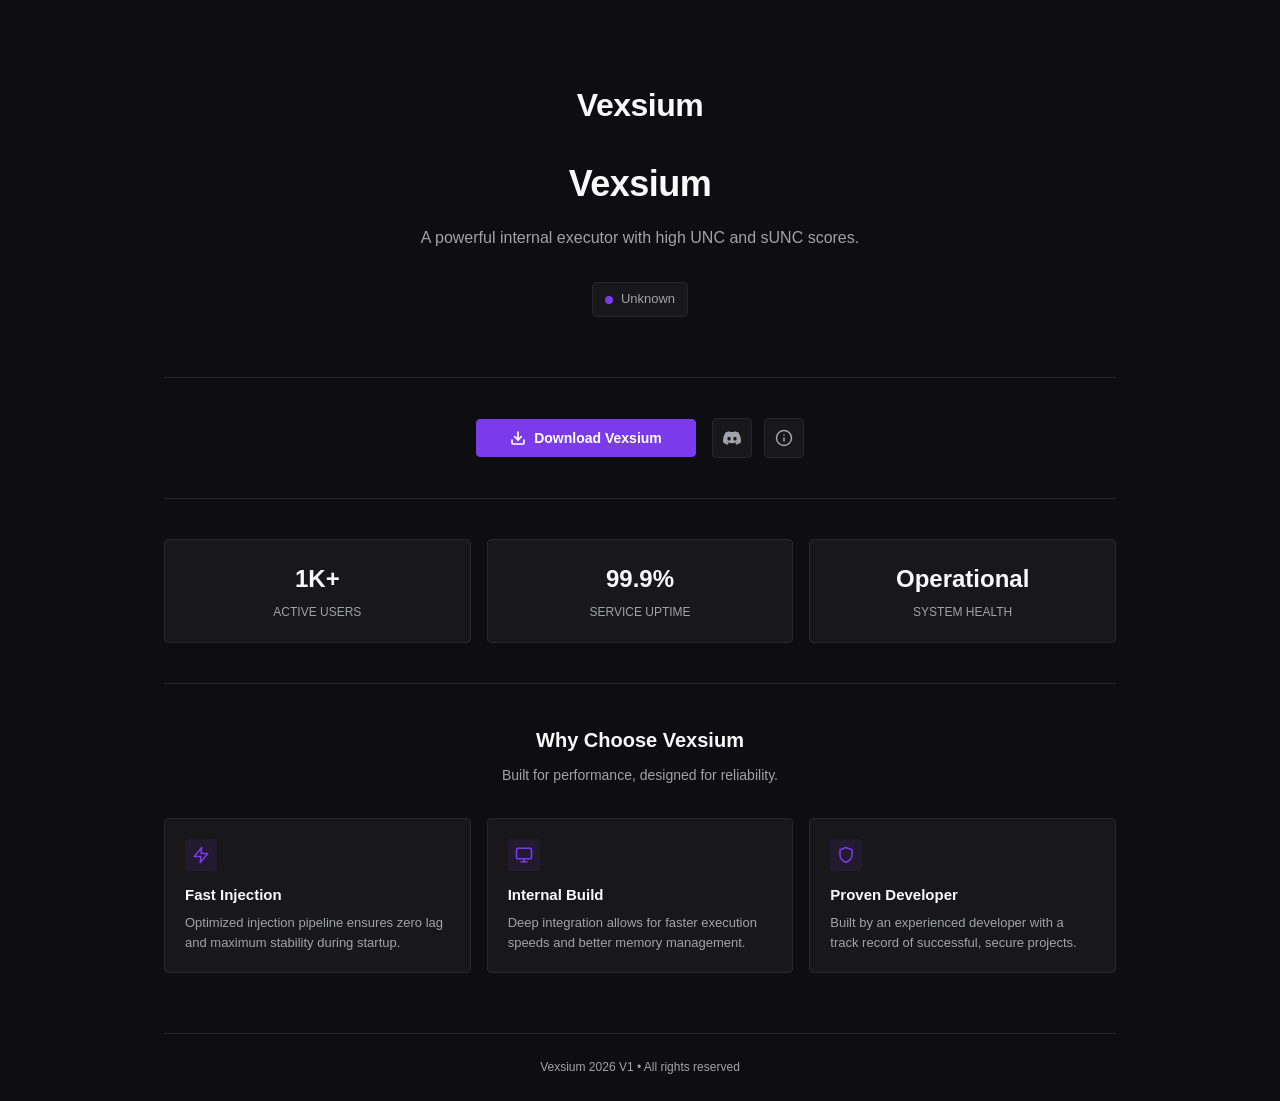
==== commit 9c8d13d5: "fdfdsf" ====
--- a/beta/index.html
+++ b/beta/index.html
@@ -15,6 +15,7 @@
             --text-muted: #a1a1aa;
             --accent: #7c3aed;
             --accent-hover: #6d28d9;
+            --ease: cubic-bezier(0.16, 1, 0.3, 1);
         }
 
         * { margin: 0; padding: 0; box-sizing: border-box; }
@@ -38,6 +39,27 @@
             flex: 1;
         }
 
+        /* ANIMATIONS */
+        @keyframes fadeInUp {
+            from { opacity: 0; transform: translateY(20px); }
+            to { opacity: 1; transform: translateY(0); }
+        }
+
+        @keyframes pulse {
+            0%, 100% { opacity: 1; transform: scale(1); }
+            50% { opacity: 0.6; transform: scale(0.85); }
+        }
+
+        .anim-in {
+            opacity: 0;
+            animation: fadeInUp 0.6s var(--ease) forwards;
+        }
+
+        .delay-1 { animation-delay: 0.1s; }
+        .delay-2 { animation-delay: 0.2s; }
+        .delay-3 { animation-delay: 0.3s; }
+        .delay-4 { animation-delay: 0.4s; }
+
         .hero {
             padding: 80px 0 60px;
             text-align: center;
@@ -55,6 +77,11 @@
             width: 64px;
             height: 64px;
             object-fit: contain;
+            transition: transform 0.3s var(--ease);
+        }
+
+        .logo-section:hover .logo {
+            transform: scale(1.05);
         }
 
         .logo-text { 
@@ -89,6 +116,11 @@
             font-size: 13px;
             font-weight: 500;
             color: var(--text-muted);
+            transition: border-color 0.2s var(--ease);
+        }
+
+        .status-badge:hover {
+            border-color: var(--text-muted);
         }
 
         .status-dot {
@@ -96,6 +128,7 @@
             height: 8px;
             border-radius: 50%;
             background: var(--accent);
+            animation: pulse 2s infinite var(--ease);
         }
 
         .action-area {
@@ -126,11 +159,17 @@
             font-weight: 600;
             cursor: pointer;
             border: 1px solid var(--accent);
-            transition: background 0.15s;
+            transition: all 0.2s var(--ease);
         }
 
         .btn-main:hover {
             background: var(--accent-hover);
+            transform: translateY(-1px);
+            box-shadow: 0 4px 12px rgba(124, 58, 237, 0.3);
+        }
+
+        .btn-main:active {
+            transform: translateY(0);
         }
 
         .dropdown-menu {
@@ -144,9 +183,10 @@
             padding: 4px;
             opacity: 0;
             visibility: hidden;
-            transform: translateY(-4px);
-            transition: all 0.15s ease;
+            transform: translateY(-8px);
+            transition: all 0.2s var(--ease);
             z-index: 100;
+            box-shadow: 0 12px 32px rgba(0,0,0,0.4);
         }
 
         .dropdown.active .dropdown-menu { 
@@ -164,6 +204,7 @@
             color: var(--text-main); 
             font-size: 14px; 
             text-decoration: none;
+            transition: background 0.15s var(--ease);
         }
 
         .dropdown-item:hover { 
@@ -186,7 +227,7 @@
             border-radius: 4px; 
             color: var(--text-muted); 
             cursor: pointer; 
-            transition: all 0.15s; 
+            transition: all 0.2s var(--ease); 
             text-decoration: none; 
         }
 
@@ -194,6 +235,7 @@
             background: var(--surface-hover); 
             color: var(--text-main);
             border-color: #3f3f46;
+            transform: translateY(-2px);
         }
 
         .info-trigger { position: relative; }
@@ -209,10 +251,11 @@
             padding: 16px;
             opacity: 0;
             visibility: hidden;
-            transform: translateY(4px);
-            transition: all 0.15s ease;
+            transform: translateY(8px);
+            transition: all 0.2s var(--ease);
             z-index: 100;
             text-align: left;
+            box-shadow: 0 12px 32px rgba(0,0,0,0.4);
         }
 
         .info-dropdown.active { 
@@ -284,6 +327,12 @@
             border-radius: 4px; 
             padding: 20px; 
             text-align: center;
+            transition: all 0.2s var(--ease);
+        }
+
+        .stat-card:hover {
+            border-color: #3f3f46;
+            transform: translateY(-2px);
         }
 
         .stat-value { 
@@ -331,6 +380,12 @@
             border: 1px solid var(--border);
             border-radius: 4px;
             padding: 20px;
+            transition: all 0.2s var(--ease);
+        }
+
+        .feature-item:hover {
+            border-color: #3f3f46;
+            transform: translateY(-2px);
         }
 
         .feature-icon {
@@ -375,7 +430,7 @@
 </head>
 <body>
     <div class="container">
-        <section class="hero">
+        <section class="hero anim-in">
             <div class="logo-section">
                 <img src="Logo.png" alt="Vexsium" class="logo" id="logo" onerror="this.style.display='none'; document.getElementById('logoText').style.display='block'">
                 <div class="logo-text" id="logoText" style="display: none;">Vexsium</div>
@@ -390,7 +445,7 @@
             </div>
         </section>
 
-        <div class="action-area">
+        <div class="action-area anim-in delay-1">
             <div class="dropdown">
                 <button class="btn-main" id="downloadBtn">
                     <svg width="16" height="16" viewBox="0 0 24 24" fill="none" stroke="currentColor" stroke-width="2.5" stroke-linecap="round" stroke-linejoin="round">
@@ -452,7 +507,7 @@
             </div>
         </div>
         
-        <div class="stats-grid">
+        <div class="stats-grid anim-in delay-2">
             <div class="stat-card">
                 <div class="stat-value" id="member-count">--</div>
                 <div class="stat-label">Active Users</div>
@@ -467,7 +522,7 @@
             </div>
         </div>
         
-        <section class="features-section">
+        <section class="features-section anim-in delay-3">
             <div class="features-header">
                 <h3>Why Choose Vexsium</h3>
                 <p>Built for performance, designed for reliability.</p>
@@ -503,7 +558,7 @@
             </div>
         </section>
         
-        <div class="footer">
+        <div class="footer anim-in delay-4">
             Vexsium 2026 V1 • All rights reserved
         </div>
     </div>
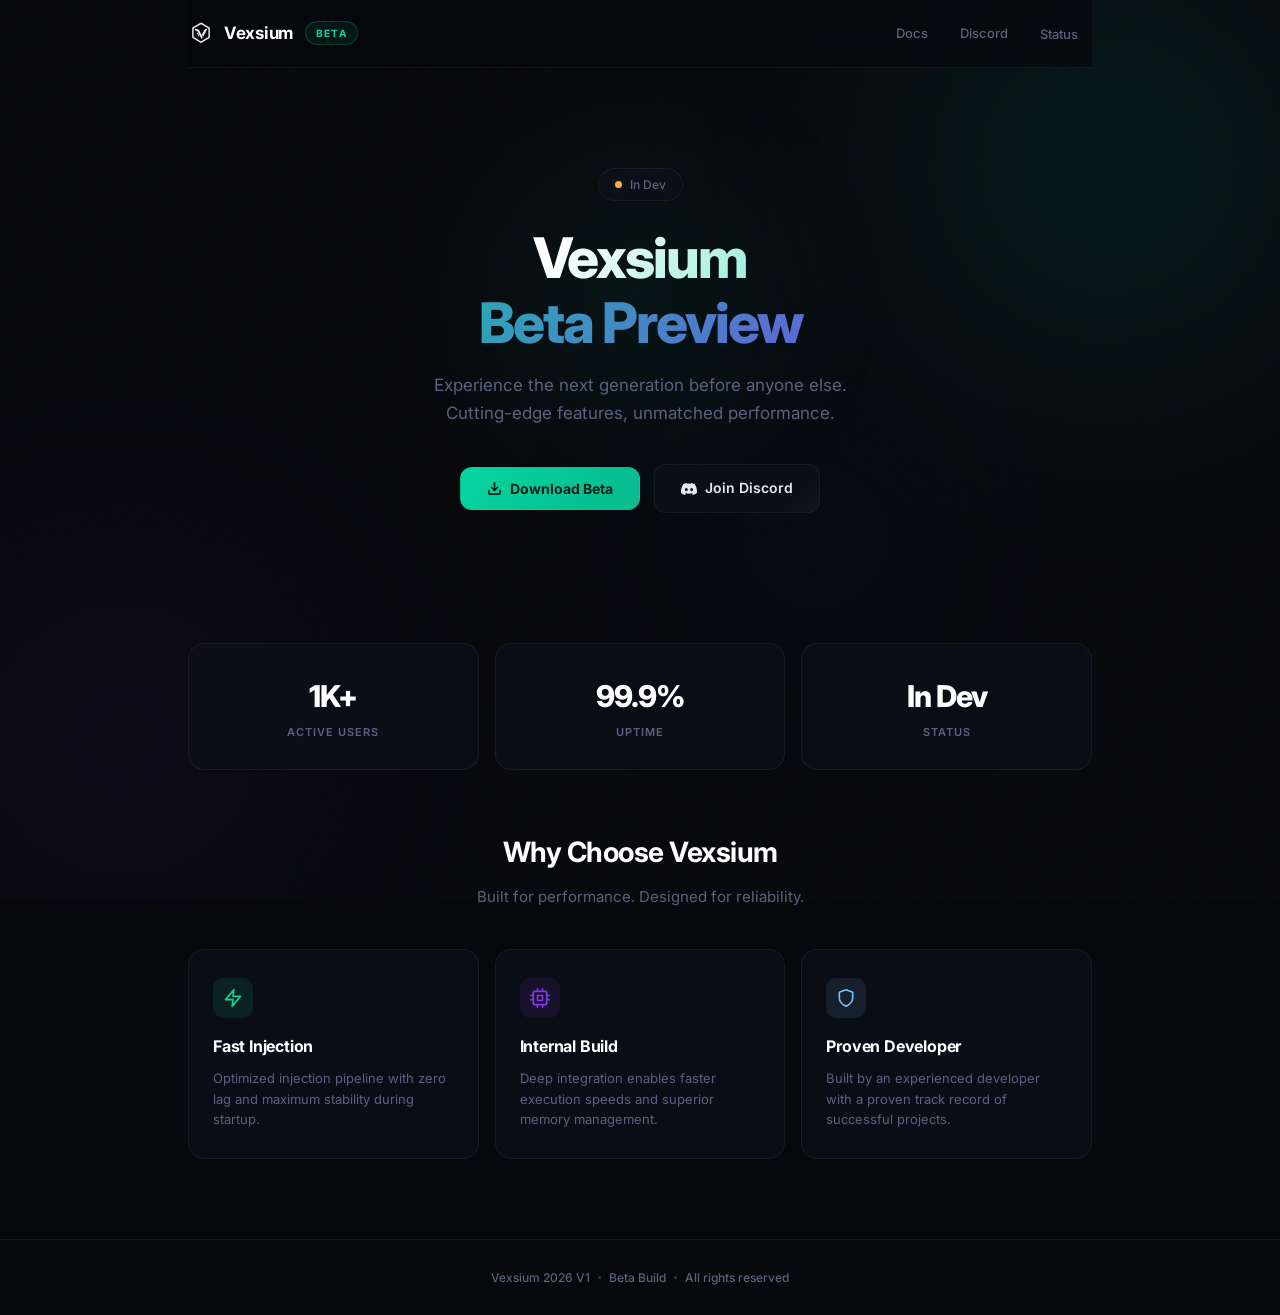
==== commit e20be989: "dfsfds" ====
--- a/beta/index.html
+++ b/beta/index.html
@@ -3,370 +3,739 @@
 <head>
     <meta charset="UTF-8">
     <meta name="viewport" content="width=device-width, initial-scale=1.0">
-    <title>Vexsium</title>
-    <link rel="icon" type="image/png" href="Logo.png">
+    <title>Vexsium Beta</title>
+    <link rel="icon" type="image/png" href="../Logo.png">
+    <meta name="description" content="Vexsium Beta — Preview the next generation of the most powerful internal executor.">
+    <meta name="theme-color" content="#06d6a0">
+    <meta property="og:type" content="website">
+    <meta property="og:url" content="https://vexsium.kdns.fr/beta">
+    <meta property="og:title" content="Vexsium Beta">
+    <meta property="og:description" content="Vexsium Beta — Preview the next generation of the most powerful internal executor.">
+    <meta property="og:image" content="https://vexsium.kdns.fr/Preview.png">
+    <meta property="og:image:width" content="1200">
+    <meta property="og:image:height" content="630">
+    <meta property="og:site_name" content="Vexsium">
+    <meta property="twitter:card" content="summary_large_image">
+    <meta property="twitter:url" content="https://vexsium.kdns.fr/beta">
+    <meta property="twitter:title" content="Vexsium Beta">
+    <meta property="twitter:description" content="Vexsium Beta — Preview the next generation of the most powerful internal executor.">
+    <meta property="twitter:image" content="https://vexsium.kdns.fr/Preview.png">
+    <link rel="preconnect" href="https://fonts.googleapis.com">
+    <link rel="preconnect" href="https://fonts.gstatic.com" crossorigin>
+    <link href="https://fonts.googleapis.com/css2?family=Inter:wght@300;400;500;600;700;800;900&display=swap" rel="stylesheet">
     <style>
+        /* ===== DESIGN TOKENS ===== */
         :root {
-            --bg: #0e0e10;
-            --surface: #18181b;
-            --surface-hover: #1f1f23;
-            --border: #27272a;
-            --text-main: #fafafa;
-            --text-muted: #a1a1aa;
-            --accent: #7c3aed;
-            --accent-hover: #6d28d9;
-            --ease: cubic-bezier(0.16, 1, 0.3, 1);
-        }
-
-        * { margin: 0; padding: 0; box-sizing: border-box; }
-        
+            --bg: #07080c;
+            --bg-subtle: #0b0d14;
+            --surface: rgba(14, 17, 28, 0.65);
+            --surface-solid: #0e111c;
+            --surface-hover: rgba(20, 24, 40, 0.8);
+            --border: rgba(255, 255, 255, 0.06);
+            --border-hover: rgba(255, 255, 255, 0.12);
+            --text: #e4e8f1;
+            --text-bright: #ffffff;
+            --muted: #5a6280;
+            --accent: #06d6a0;
+            --accent-dim: rgba(6, 214, 160, 0.08);
+            --accent-glow: rgba(6, 214, 160, 0.25);
+            --secondary: #8338ec;
+            --secondary-dim: rgba(131, 56, 236, 0.1);
+            --green: #06d6a0;
+            --red: #ff6b6b;
+            --orange: #ffa94d;
+            --yellow: #ffd43b;
+            --blue: #74c0fc;
+            --purple: #b197fc;
+            --glass-blur: 20px;
+            --ease-out: cubic-bezier(0.16, 1, 0.3, 1);
+            --ease-spring: cubic-bezier(0.34, 1.56, 0.64, 1);
+            --ease-smooth: cubic-bezier(0.45, 0, 0.15, 1);
+        }
+
+        /* ===== RESET ===== */
+        *, *::before, *::after { margin: 0; padding: 0; box-sizing: border-box; }
+        html { scroll-behavior: smooth; }
+
         body {
-            font-family: -apple-system, BlinkMacSystemFont, "Segoe UI", Roboto, Helvetica, Arial, sans-serif;
+            font-family: 'Inter', -apple-system, BlinkMacSystemFont, 'Segoe UI', sans-serif;
             background-color: var(--bg);
-            color: var(--text-main);
+            color: var(--text);
             line-height: 1.6;
             min-height: 100vh;
             display: flex;
             flex-direction: column;
             -webkit-font-smoothing: antialiased;
-        }
-
-        .container { 
-            max-width: 1000px; 
-            width: 100%; 
-            margin: 0 auto; 
-            padding: 0 24px;
-            flex: 1;
-        }
-
-        /* ANIMATIONS */
+            -moz-osx-font-smoothing: grayscale;
+            overflow-x: hidden;
+            position: relative;
+        }
+
+        /* ===== ANIMATED GRADIENT MESH BACKGROUND ===== */
+        .bg-mesh {
+            position: fixed;
+            top: 0;
+            left: 0;
+            width: 100%;
+            height: 100%;
+            z-index: 0;
+            pointer-events: none;
+            overflow: hidden;
+        }
+
+        .bg-orb {
+            position: absolute;
+            border-radius: 50%;
+            filter: blur(120px);
+            opacity: 0.3;
+            animation: orbFloat 20s var(--ease-smooth) infinite alternate;
+        }
+
+        .bg-orb--1 {
+            width: 600px;
+            height: 600px;
+            background: radial-gradient(circle, var(--accent) 0%, transparent 70%);
+            top: -15%;
+            right: -10%;
+            animation-duration: 25s;
+            opacity: 0.15;
+        }
+
+        .bg-orb--2 {
+            width: 500px;
+            height: 500px;
+            background: radial-gradient(circle, var(--secondary) 0%, transparent 70%);
+            bottom: -10%;
+            left: -10%;
+            animation-duration: 30s;
+            animation-delay: -5s;
+            opacity: 0.12;
+        }
+
+        .bg-orb--3 {
+            width: 350px;
+            height: 350px;
+            background: radial-gradient(circle, #1e3a5f 0%, transparent 70%);
+            top: 40%;
+            left: 50%;
+            animation-duration: 22s;
+            animation-delay: -10s;
+            opacity: 0.15;
+        }
+
+        @keyframes orbFloat {
+            0% { transform: translate(0, 0) scale(1); }
+            33% { transform: translate(30px, -40px) scale(1.05); }
+            66% { transform: translate(-20px, 20px) scale(0.95); }
+            100% { transform: translate(15px, -15px) scale(1.02); }
+        }
+
+        /* ===== NOISE TEXTURE OVERLAY ===== */
+        body::before {
+            content: '';
+            position: fixed;
+            top: 0;
+            left: 0;
+            width: 100%;
+            height: 100%;
+            z-index: 1;
+            pointer-events: none;
+            opacity: 0.025;
+            background-image: url("data:image/svg+xml,%3Csvg viewBox='0 0 256 256' xmlns='http://www.w3.org/2000/svg'%3E%3Cfilter id='noise'%3E%3CfeTurbulence type='fractalNoise' baseFrequency='0.9' numOctaves='4' stitchTiles='stitch'/%3E%3C/filter%3E%3Crect width='100%25' height='100%25' filter='url(%23noise)'/%3E%3C/svg%3E");
+            background-repeat: repeat;
+            background-size: 256px 256px;
+        }
+
+        /* ===== LAYOUT ===== */
+        .wrap {
+            max-width: 960px;
+            width: 100%;
+            margin: 0 auto;
+            padding: 0 28px;
+            position: relative;
+            z-index: 2;
+        }
+
+        /* ===== ANIMATIONS ===== */
         @keyframes fadeInUp {
-            from { opacity: 0; transform: translateY(20px); }
+            from { opacity: 0; transform: translateY(28px); }
+            to { opacity: 1; transform: translateY(0); }
+        }
+
+        @keyframes fadeInScale {
+            from { opacity: 0; transform: scale(0.92); }
+            to { opacity: 1; transform: scale(1); }
+        }
+
+        @keyframes slideDown {
+            from { opacity: 0; transform: translateY(-16px); }
             to { opacity: 1; transform: translateY(0); }
         }
 
         @keyframes pulse {
             0%, 100% { opacity: 1; transform: scale(1); }
-            50% { opacity: 0.6; transform: scale(0.85); }
-        }
-
-        .anim-in {
+            50% { opacity: 0.5; transform: scale(0.8); }
+        }
+
+        @keyframes shimmer {
+            0% { background-position: -200% 0; }
+            100% { background-position: 200% 0; }
+        }
+
+        .reveal {
             opacity: 0;
-            animation: fadeInUp 0.6s var(--ease) forwards;
-        }
-
-        .delay-1 { animation-delay: 0.1s; }
-        .delay-2 { animation-delay: 0.2s; }
-        .delay-3 { animation-delay: 0.3s; }
-        .delay-4 { animation-delay: 0.4s; }
-
+            transform: translateY(28px);
+            transition: opacity 0.8s var(--ease-out), transform 0.8s var(--ease-out);
+        }
+
+        .reveal.visible {
+            opacity: 1;
+            transform: translateY(0);
+        }
+
+        .reveal-delay-1 { transition-delay: 0.1s; }
+        .reveal-delay-2 { transition-delay: 0.2s; }
+        .reveal-delay-3 { transition-delay: 0.3s; }
+        .reveal-delay-4 { transition-delay: 0.4s; }
+
+        /* ===== NAVBAR ===== */
+        nav {
+            position: sticky;
+            top: 0;
+            z-index: 100;
+            padding: 0;
+            animation: slideDown 0.6s var(--ease-out);
+        }
+
+        .nav-inner {
+            display: flex;
+            justify-content: space-between;
+            align-items: center;
+            padding: 16px 0;
+            border-bottom: 1px solid var(--border);
+            background: rgba(7, 8, 12, 0.7);
+            backdrop-filter: blur(var(--glass-blur));
+            -webkit-backdrop-filter: blur(var(--glass-blur));
+        }
+
+        .nav-left {
+            display: flex;
+            align-items: center;
+            gap: 12px;
+        }
+
+        .brand {
+            display: flex;
+            align-items: center;
+            gap: 10px;
+            text-decoration: none;
+            color: var(--text-bright);
+            font-weight: 700;
+            font-size: 17px;
+            letter-spacing: -0.3px;
+            transition: all 0.3s var(--ease-out);
+        }
+
+        .brand:hover {
+            opacity: 0.85;
+        }
+
+        .brand img {
+            width: 26px;
+            height: 26px;
+            transition: transform 0.4s var(--ease-spring);
+        }
+
+        .brand:hover img {
+            transform: rotate(8deg) scale(1.1);
+        }
+
+        .beta-pill {
+            display: inline-flex;
+            align-items: center;
+            padding: 3px 10px;
+            font-size: 10px;
+            font-weight: 700;
+            text-transform: uppercase;
+            letter-spacing: 1.2px;
+            color: var(--accent);
+            border-radius: 20px;
+            position: relative;
+            overflow: hidden;
+            background: var(--accent-dim);
+            border: 1px solid rgba(6, 214, 160, 0.2);
+        }
+
+        .beta-pill::before {
+            content: '';
+            position: absolute;
+            inset: -1px;
+            border-radius: 20px;
+            padding: 1px;
+            background: linear-gradient(135deg, var(--accent), var(--secondary), var(--accent));
+            background-size: 300% 300%;
+            animation: shimmer 4s linear infinite;
+            -webkit-mask: linear-gradient(#fff 0 0) content-box, linear-gradient(#fff 0 0);
+            -webkit-mask-composite: xor;
+            mask-composite: exclude;
+            opacity: 0.5;
+        }
+
+        .nav-right {
+            display: flex;
+            align-items: center;
+            gap: 4px;
+        }
+
+        .nav-link {
+            padding: 7px 14px;
+            font-size: 13px;
+            font-weight: 500;
+            color: var(--muted);
+            text-decoration: none;
+            border-radius: 8px;
+            transition: all 0.25s var(--ease-out);
+            position: relative;
+        }
+
+        .nav-link:hover {
+            color: var(--text);
+            background: rgba(255, 255, 255, 0.04);
+        }
+
+        .nav-link::after {
+            content: '';
+            position: absolute;
+            bottom: 2px;
+            left: 50%;
+            width: 0;
+            height: 1.5px;
+            background: var(--accent);
+            transition: all 0.3s var(--ease-out);
+            transform: translateX(-50%);
+            border-radius: 2px;
+        }
+
+        .nav-link:hover::after {
+            width: 60%;
+        }
+
+        /* ===== STATUS PANEL (in nav) ===== */
+        .status-wrap {
+            position: relative;
+        }
+
+        .status-panel {
+            position: absolute;
+            top: calc(100% + 12px);
+            right: 0;
+            width: 300px;
+            background: var(--surface-solid);
+            border: 1px solid var(--border);
+            border-radius: 14px;
+            padding: 20px;
+            z-index: 200;
+            opacity: 0;
+            visibility: hidden;
+            transform: translateY(-10px) scale(0.97);
+            transition: all 0.3s var(--ease-out);
+            backdrop-filter: blur(var(--glass-blur));
+            -webkit-backdrop-filter: blur(var(--glass-blur));
+            box-shadow: 0 20px 60px rgba(0, 0, 0, 0.5), 0 0 0 1px rgba(255, 255, 255, 0.03) inset;
+        }
+
+        .status-panel.open {
+            opacity: 1;
+            visibility: visible;
+            transform: translateY(0) scale(1);
+        }
+
+        .panel-title {
+            font-size: 10px;
+            text-transform: uppercase;
+            letter-spacing: 1px;
+            color: var(--muted);
+            font-weight: 600;
+            margin-bottom: 14px;
+            padding-bottom: 10px;
+            border-bottom: 1px solid var(--border);
+        }
+
+        .panel-row {
+            display: flex;
+            justify-content: space-between;
+            align-items: center;
+            padding: 6px 0;
+            font-size: 13px;
+            transition: all 0.2s var(--ease-out);
+        }
+
+        .panel-row:hover {
+            transform: translateX(3px);
+        }
+
+        .panel-row .label { color: var(--muted); font-weight: 400; }
+        .panel-row .value { color: var(--text); font-weight: 600; }
+
+        .panel-divider {
+            height: 1px;
+            background: var(--border);
+            margin: 12px 0;
+        }
+
+        .panel-changelog-title {
+            font-size: 10px;
+            text-transform: uppercase;
+            letter-spacing: 1px;
+            color: var(--muted);
+            font-weight: 600;
+            margin-bottom: 8px;
+        }
+
+        .changelog-entry {
+            font-size: 12px;
+            color: var(--muted);
+            padding: 5px 0 5px 12px;
+            border-left: 2px solid var(--accent);
+            margin-bottom: 6px;
+            transition: all 0.25s var(--ease-out);
+        }
+
+        .changelog-entry:hover {
+            color: var(--text);
+            border-left-color: var(--secondary);
+            padding-left: 16px;
+            background: var(--accent-dim);
+            border-radius: 0 6px 6px 0;
+        }
+
+        /* ===== HERO ===== */
         .hero {
-            padding: 80px 0 60px;
+            padding: 100px 0 70px;
             text-align: center;
-            border-bottom: 1px solid var(--border);
-        }
-
-        .logo-section { 
-            margin-bottom: 24px; 
-            display: flex; 
-            justify-content: center; 
-            align-items: center; 
-        }
-
-        .logo {
-            width: 64px;
-            height: 64px;
-            object-fit: contain;
-            transition: transform 0.3s var(--ease);
-        }
-
-        .logo-section:hover .logo {
-            transform: scale(1.05);
-        }
-
-        .logo-text { 
-            font-size: 32px; 
-            font-weight: 700; 
-            color: var(--text-main);
-            letter-spacing: -0.5px;
-        }
-
-        .title { 
-            font-size: 36px; 
-            font-weight: 700; 
-            margin-bottom: 12px; 
-            letter-spacing: -0.5px;
-        }
-
-        .subtitle { 
-            color: var(--text-muted); 
-            font-size: 16px; 
-            max-width: 500px; 
-            margin: 0 auto 32px; 
-        }
-
-        .status-badge {
+            position: relative;
+        }
+
+        .hero-glow {
+            position: absolute;
+            top: 50%;
+            left: 50%;
+            transform: translate(-50%, -55%);
+            width: 500px;
+            height: 500px;
+            border-radius: 50%;
+            background: radial-gradient(circle, rgba(6, 214, 160, 0.06) 0%, transparent 70%);
+            pointer-events: none;
+            z-index: 0;
+        }
+
+        .hero-content {
+            position: relative;
+            z-index: 1;
+        }
+
+        .hero-badge {
             display: inline-flex;
             align-items: center;
             gap: 8px;
-            padding: 6px 12px;
+            padding: 6px 16px;
             background: var(--surface);
             border: 1px solid var(--border);
-            border-radius: 4px;
+            border-radius: 100px;
+            font-size: 12px;
+            font-weight: 500;
+            color: var(--muted);
+            margin-bottom: 28px;
+            backdrop-filter: blur(12px);
+            -webkit-backdrop-filter: blur(12px);
+            transition: all 0.3s var(--ease-out);
+            animation: fadeInUp 0.7s var(--ease-out) 0.1s both;
+        }
+
+        .hero-badge:hover {
+            border-color: var(--accent);
+            transform: translateY(-2px);
+            box-shadow: 0 8px 24px rgba(6, 214, 160, 0.12);
+        }
+
+        .hero-badge-dot {
+            width: 7px;
+            height: 7px;
+            border-radius: 50%;
+            background: var(--accent);
+            animation: pulse 2.5s var(--ease-smooth) infinite;
+            box-shadow: 0 0 8px var(--accent-glow);
+        }
+
+        .hero h1 {
+            font-size: 56px;
+            font-weight: 800;
+            letter-spacing: -2px;
+            line-height: 1.05;
+            margin-bottom: 6px;
+            animation: fadeInScale 0.8s var(--ease-out) 0.2s both;
+            background: linear-gradient(135deg, var(--text-bright) 0%, var(--text-bright) 40%, var(--accent) 100%);
+            -webkit-background-clip: text;
+            -webkit-text-fill-color: transparent;
+            background-clip: text;
+        }
+
+        .hero-sub-title {
+            font-size: 56px;
+            font-weight: 800;
+            letter-spacing: -2px;
+            line-height: 1.05;
+            margin-bottom: 18px;
+            animation: fadeInScale 0.8s var(--ease-out) 0.3s both;
+            background: linear-gradient(135deg, var(--accent), var(--secondary));
+            -webkit-background-clip: text;
+            -webkit-text-fill-color: transparent;
+            background-clip: text;
+        }
+
+        .hero p {
+            color: var(--muted);
+            font-size: 17px;
+            max-width: 480px;
+            margin: 0 auto 36px;
+            line-height: 1.7;
+            animation: fadeInUp 0.8s var(--ease-out) 0.4s both;
+        }
+
+        /* ===== BUTTONS ===== */
+        .btn-row {
+            display: flex;
+            gap: 14px;
+            justify-content: center;
+            align-items: center;
+            animation: fadeInUp 0.8s var(--ease-out) 0.5s both;
+        }
+
+        .dropdown-wrap {
+            position: relative;
+        }
+
+        .btn {
+            display: inline-flex;
+            align-items: center;
+            gap: 8px;
+            padding: 12px 26px;
+            font-family: 'Inter', sans-serif;
+            font-size: 14px;
+            font-weight: 600;
+            border-radius: 12px;
+            text-decoration: none;
+            cursor: pointer;
+            border: 1px solid var(--border);
+            background: var(--surface);
+            color: var(--text);
+            transition: all 0.3s var(--ease-out);
+            position: relative;
+            overflow: hidden;
+            backdrop-filter: blur(12px);
+            -webkit-backdrop-filter: blur(12px);
+        }
+
+        .btn::after {
+            content: '';
+            position: absolute;
+            inset: 0;
+            background: linear-gradient(135deg, transparent 40%, rgba(255,255,255,0.03) 50%, transparent 60%);
+            background-size: 200% 200%;
+            transition: all 0.5s;
+        }
+
+        .btn:hover::after {
+            animation: shimmer 1.5s linear;
+        }
+
+        .btn:hover {
+            background: var(--surface-hover);
+            border-color: var(--border-hover);
+            transform: translateY(-3px);
+            box-shadow: 0 12px 32px rgba(0, 0, 0, 0.3);
+        }
+
+        .btn:active {
+            transform: translateY(-1px) scale(0.98);
+        }
+
+        .btn--primary {
+            background: linear-gradient(135deg, var(--accent), #05b98c);
+            border-color: transparent;
+            color: #041f18;
+            font-weight: 700;
+            position: relative;
+        }
+
+        .btn--primary::before {
+            content: '';
+            position: absolute;
+            inset: -2px;
+            border-radius: 14px;
+            background: linear-gradient(135deg, var(--accent), var(--secondary));
+            z-index: -1;
+            opacity: 0;
+            transition: opacity 0.3s;
+            filter: blur(12px);
+        }
+
+        .btn--primary:hover {
+            background: linear-gradient(135deg, #08f0b4, var(--accent));
+            border-color: transparent;
+            transform: translateY(-3px);
+            box-shadow: 0 12px 40px rgba(6, 214, 160, 0.25);
+        }
+
+        .btn--primary:hover::before {
+            opacity: 0.5;
+        }
+
+        .btn--secondary {
+            border-color: var(--border);
+        }
+
+        .btn--secondary:hover {
+            border-color: rgba(131, 56, 236, 0.3);
+            box-shadow: 0 12px 32px rgba(131, 56, 236, 0.1);
+        }
+
+        /* ===== DROPDOWN ===== */
+        .dropdown-menu {
+            position: absolute;
+            top: calc(100% + 10px);
+            left: 50%;
+            transform: translateX(-50%) translateY(-8px);
+            width: 200px;
+            background: var(--surface-solid);
+            border: 1px solid var(--border);
+            border-radius: 12px;
+            padding: 6px;
+            opacity: 0;
+            visibility: hidden;
+            transition: all 0.3s var(--ease-out);
+            z-index: 200;
+            box-shadow: 0 16px 48px rgba(0, 0, 0, 0.5);
+            backdrop-filter: blur(var(--glass-blur));
+            -webkit-backdrop-filter: blur(var(--glass-blur));
+        }
+
+        .dropdown-wrap.open .dropdown-menu {
+            opacity: 1;
+            visibility: visible;
+            transform: translateX(-50%) translateY(0);
+        }
+
+        .dropdown-item {
+            display: flex;
+            align-items: center;
+            gap: 10px;
+            padding: 10px 14px;
             font-size: 13px;
             font-weight: 500;
-            color: var(--text-muted);
-            transition: border-color 0.2s var(--ease);
-        }
-
-        .status-badge:hover {
-            border-color: var(--text-muted);
-        }
-
-        .status-dot {
-            width: 8px;
-            height: 8px;
-            border-radius: 50%;
-            background: var(--accent);
-            animation: pulse 2s infinite var(--ease);
-        }
-
-        .action-area {
-            display: flex;
-            justify-content: center;
-            align-items: center;
+            color: var(--text);
+            text-decoration: none;
+            border-radius: 8px;
+            transition: all 0.2s var(--ease-out);
+        }
+
+        .dropdown-item:hover {
+            background: rgba(255, 255, 255, 0.05);
+            transform: translateX(3px);
+            color: var(--accent);
+        }
+
+        /* ===== STATS ===== */
+        .stats-section {
+            padding: 60px 0;
+        }
+
+        .stats-grid {
+            display: grid;
+            grid-template-columns: repeat(3, 1fr);
             gap: 16px;
-            padding: 40px 0;
-            border-bottom: 1px solid var(--border);
-        }
-
-        .dropdown { 
-            position: relative; 
-            width: 220px; 
-        }
-
-        .btn-main {
-            display: flex;
-            align-items: center;
-            justify-content: center;
-            gap: 8px;
-            width: 100%;
-            padding: 10px 16px;
-            background: var(--accent);
-            color: white;
-            border-radius: 4px;
-            font-size: 14px;
-            font-weight: 600;
-            cursor: pointer;
-            border: 1px solid var(--accent);
-            transition: all 0.2s var(--ease);
-        }
-
-        .btn-main:hover {
-            background: var(--accent-hover);
-            transform: translateY(-1px);
-            box-shadow: 0 4px 12px rgba(124, 58, 237, 0.3);
-        }
-
-        .btn-main:active {
-            transform: translateY(0);
-        }
-
-        .dropdown-menu {
+        }
+
+        .stat-card {
+            background: var(--surface);
+            border: 1px solid var(--border);
+            border-radius: 16px;
+            padding: 28px 20px;
+            text-align: center;
+            transition: all 0.4s var(--ease-out);
+            backdrop-filter: blur(12px);
+            -webkit-backdrop-filter: blur(12px);
+            position: relative;
+            overflow: hidden;
+        }
+
+        .stat-card::before {
+            content: '';
             position: absolute;
-            top: calc(100% + 6px);
+            top: 0;
             left: 0;
             right: 0;
-            background: var(--surface);
-            border: 1px solid var(--border);
-            border-radius: 4px;
-            padding: 4px;
+            height: 1px;
+            background: linear-gradient(90deg, transparent, rgba(6, 214, 160, 0.3), transparent);
             opacity: 0;
-            visibility: hidden;
-            transform: translateY(-8px);
-            transition: all 0.2s var(--ease);
-            z-index: 100;
-            box-shadow: 0 12px 32px rgba(0,0,0,0.4);
-        }
-
-        .dropdown.active .dropdown-menu { 
-            opacity: 1; 
-            visibility: visible; 
-            transform: translateY(0); 
-        }
-
-        .dropdown-item { 
-            display: flex; 
-            align-items: center; 
-            gap: 8px; 
-            padding: 8px 12px; 
-            border-radius: 2px; 
-            color: var(--text-main); 
-            font-size: 14px; 
-            text-decoration: none;
-            transition: background 0.15s var(--ease);
-        }
-
-        .dropdown-item:hover { 
-            background: var(--surface-hover); 
-        }
-
-        .social-row { 
-            display: flex; 
-            gap: 12px; 
-        }
-
-        .social-btn { 
-            display: flex; 
-            align-items: center; 
-            justify-content: center; 
-            width: 40px; 
-            height: 40px; 
-            background: var(--surface); 
-            border: 1px solid var(--border); 
-            border-radius: 4px; 
-            color: var(--text-muted); 
-            cursor: pointer; 
-            transition: all 0.2s var(--ease); 
-            text-decoration: none; 
-        }
-
-        .social-btn:hover { 
-            background: var(--surface-hover); 
-            color: var(--text-main);
-            border-color: #3f3f46;
-            transform: translateY(-2px);
-        }
-
-        .info-trigger { position: relative; }
-        
-        .info-dropdown {
-            position: absolute;
-            bottom: calc(100% + 8px);
-            right: 0;
-            width: 280px;
-            background: var(--surface);
-            border: 1px solid var(--border);
-            border-radius: 4px;
-            padding: 16px;
-            opacity: 0;
-            visibility: hidden;
-            transform: translateY(8px);
-            transition: all 0.2s var(--ease);
-            z-index: 100;
-            text-align: left;
-            box-shadow: 0 12px 32px rgba(0,0,0,0.4);
-        }
-
-        .info-dropdown.active { 
-            opacity: 1; 
-            visibility: visible; 
-            transform: translateY(0); 
-        }
-
-        .info-header { 
-            font-size: 12px; 
-            font-weight: 600; 
-            color: var(--text-muted); 
+            transition: opacity 0.4s;
+        }
+
+        .stat-card:hover::before {
+            opacity: 1;
+        }
+
+        .stat-card:hover {
+            border-color: var(--border-hover);
+            transform: translateY(-6px);
+            box-shadow: 0 16px 48px rgba(0, 0, 0, 0.2), 0 0 0 1px rgba(6, 214, 160, 0.05) inset;
+        }
+
+        .stat-value {
+            font-size: 30px;
+            font-weight: 800;
+            color: var(--text-bright);
+            margin-bottom: 4px;
+            letter-spacing: -1px;
+            transition: all 0.3s var(--ease-out);
+        }
+
+        .stat-card:hover .stat-value {
+            color: var(--accent);
+            transform: scale(1.05);
+        }
+
+        .stat-label {
+            font-size: 11px;
+            color: var(--muted);
             text-transform: uppercase;
-            letter-spacing: 0.5px;
-            margin-bottom: 12px;
-            padding-bottom: 8px;
-            border-bottom: 1px solid var(--border);
-        }
-
-        .info-grid {
-            display: grid;
-            grid-template-columns: 1fr 1fr;
-            gap: 12px;
-            margin-bottom: 16px;
-        }
-
-        .info-item { display: flex; flex-direction: column; gap: 2px; }
-        .info-item.full { grid-column: span 2; }
-        
-        .info-label { 
-            font-size: 11px; 
-            color: var(--text-muted); 
-        }
-
-        .info-value {
-            font-size: 13px;
+            letter-spacing: 1px;
             font-weight: 600;
-            color: var(--text-main);
-        }
-
-        .changelog-list { 
-            list-style: none; 
-            padding: 0; 
-            margin: 0; 
-            max-height: 120px;
-            overflow-y: auto;
-        }
-
-        .changelog-item {
-            padding: 6px 0;
-            font-size: 13px;
-            color: var(--text-muted);
-            border-bottom: 1px solid var(--border);
-        }
-
-        .changelog-item:last-child { border-bottom: none; }
-
-        .stats-grid { 
-            display: grid; 
-            grid-template-columns: repeat(3, 1fr); 
-            gap: 16px; 
-            padding: 40px 0;
-            border-bottom: 1px solid var(--border);
-        }
-
-        .stat-card { 
-            background: var(--surface); 
-            border: 1px solid var(--border); 
-            border-radius: 4px; 
-            padding: 20px; 
+        }
+
+        /* ===== FEATURES ===== */
+        .features-section {
+            padding: 0 0 80px;
+        }
+
+        .section-header {
             text-align: center;
-            transition: all 0.2s var(--ease);
-        }
-
-        .stat-card:hover {
-            border-color: #3f3f46;
-            transform: translateY(-2px);
-        }
-
-        .stat-value { 
-            font-size: 24px; 
-            font-weight: 700; 
-            margin-bottom: 4px; 
-            color: var(--text-main);
-        }
-
-        .stat-label { 
-            font-size: 12px; 
-            color: var(--text-muted); 
-            font-weight: 500;
-            text-transform: uppercase;
-        }
-
-        .features-section {
-            padding: 40px 0 60px;
-        }
-
-        .features-header {
-            text-align: center;
-            margin-bottom: 32px;
-        }
-
-        .features-header h3 {
-            font-size: 20px;
-            font-weight: 600;
-            margin-bottom: 8px;
-        }
-        
-        .features-header p {
-            color: var(--text-muted);
-            font-size: 14px;
+            margin-bottom: 40px;
+        }
+
+        .section-header h2 {
+            font-size: 28px;
+            font-weight: 700;
+            color: var(--text-bright);
+            letter-spacing: -0.5px;
+            margin-bottom: 10px;
+        }
+
+        .section-header p {
+            color: var(--muted);
+            font-size: 15px;
+            max-width: 420px;
+            margin: 0 auto;
         }
 
         .features-grid {
@@ -375,317 +744,441 @@
             gap: 16px;
         }
 
-        .feature-item {
+        .feature-card {
             background: var(--surface);
             border: 1px solid var(--border);
-            border-radius: 4px;
-            padding: 20px;
-            transition: all 0.2s var(--ease);
-        }
-
-        .feature-item:hover {
-            border-color: #3f3f46;
-            transform: translateY(-2px);
+            border-radius: 16px;
+            padding: 28px 24px;
+            transition: all 0.4s var(--ease-out);
+            backdrop-filter: blur(12px);
+            -webkit-backdrop-filter: blur(12px);
+            position: relative;
+            overflow: hidden;
+        }
+
+        .feature-card::after {
+            content: '';
+            position: absolute;
+            inset: 0;
+            border-radius: 16px;
+            padding: 1px;
+            background: linear-gradient(135deg, transparent 50%, var(--accent) 100%);
+            -webkit-mask: linear-gradient(#fff 0 0) content-box, linear-gradient(#fff 0 0);
+            -webkit-mask-composite: xor;
+            mask-composite: exclude;
+            opacity: 0;
+            transition: opacity 0.4s;
+            pointer-events: none;
+        }
+
+        .feature-card:hover::after {
+            opacity: 0.4;
+        }
+
+        .feature-card:hover {
+            border-color: transparent;
+            transform: translateY(-6px);
+            box-shadow: 0 16px 48px rgba(6, 214, 160, 0.08);
         }
 
         .feature-icon {
-            width: 32px;
-            height: 32px;
-            background: rgba(124, 58, 237, 0.1);
-            border-radius: 4px;
+            width: 40px;
+            height: 40px;
+            border-radius: 10px;
             display: flex;
             align-items: center;
             justify-content: center;
+            margin-bottom: 16px;
+            position: relative;
+            transition: all 0.3s var(--ease-out);
+        }
+
+        .feature-icon--bolt {
+            background: rgba(6, 214, 160, 0.1);
             color: var(--accent);
-            margin-bottom: 12px;
-        }
-
-        .feature-text h4 {
-            font-size: 15px;
-            font-weight: 600;
-            margin-bottom: 6px;
-        }
-
-        .feature-text p {
+        }
+
+        .feature-icon--chip {
+            background: rgba(131, 56, 236, 0.1);
+            color: var(--secondary);
+        }
+
+        .feature-icon--shield {
+            background: rgba(116, 192, 252, 0.1);
+            color: var(--blue);
+        }
+
+        .feature-card:hover .feature-icon {
+            transform: scale(1.1) rotate(-3deg);
+        }
+
+        .feature-card h3 {
+            font-size: 16px;
+            font-weight: 700;
+            color: var(--text-bright);
+            margin-bottom: 8px;
+            letter-spacing: -0.2px;
+        }
+
+        .feature-card p {
             font-size: 13px;
-            color: var(--text-muted);
-            line-height: 1.5;
-        }
-
-        .footer { 
-            text-align: center; 
-            padding: 24px 0; 
+            color: var(--muted);
+            line-height: 1.6;
+        }
+
+        /* ===== FOOTER ===== */
+        footer {
+            margin-top: auto;
+            padding: 28px 0;
             border-top: 1px solid var(--border);
-            color: var(--text-muted);
+            text-align: center;
+            position: relative;
+            z-index: 2;
+        }
+
+        .footer-content {
+            display: flex;
+            justify-content: center;
+            align-items: center;
+            gap: 8px;
             font-size: 12px;
-        }
-
-        @media (max-width: 768px) { 
-            .stats-grid { grid-template-columns: 1fr; } 
-            .features-grid { grid-template-columns: 1fr; }
-            .title { font-size: 28px; }
-            .action-area { flex-direction: column; }
+            color: var(--muted);
+            font-weight: 500;
+        }
+
+        .footer-dot {
+            width: 3px;
+            height: 3px;
+            border-radius: 50%;
+            background: var(--muted);
+            opacity: 0.5;
+        }
+
+        /* ===== SCROLLBAR ===== */
+        ::-webkit-scrollbar { width: 6px; }
+        ::-webkit-scrollbar-track { background: transparent; }
+        ::-webkit-scrollbar-thumb { background: rgba(255, 255, 255, 0.08); border-radius: 3px; }
+        ::-webkit-scrollbar-thumb:hover { background: rgba(255, 255, 255, 0.14); }
+
+        /* ===== RESPONSIVE ===== */
+        @media (max-width: 768px) {
+            .hero h1, .hero-sub-title { font-size: 36px; letter-spacing: -1px; }
+            .hero p { font-size: 15px; }
+            .stats-grid, .features-grid { grid-template-columns: 1fr; }
+            .btn-row { flex-direction: column; align-items: center; }
+            .dropdown-menu { left: 0; transform: translateY(-8px); width: 100%; }
+            .dropdown-wrap.open .dropdown-menu { transform: translateY(0); }
+            .nav-inner { padding: 12px 0; }
+            .nav-link { padding: 6px 10px; font-size: 12px; }
+            .status-panel { right: -100px; width: 280px; }
+            .hero { padding: 70px 0 50px; }
+            .bg-orb--1 { width: 300px; height: 300px; }
+            .bg-orb--2 { width: 250px; height: 250px; }
+            .bg-orb--3 { display: none; }
+        }
+
+        @media (max-width: 480px) {
+            .hero h1, .hero-sub-title { font-size: 28px; }
+            .status-panel { position: fixed; right: 16px; left: 16px; width: auto; }
         }
     </style>
 </head>
 <body>
-    <div class="container">
-        <section class="hero anim-in">
-            <div class="logo-section">
-                <img src="Logo.png" alt="Vexsium" class="logo" id="logo" onerror="this.style.display='none'; document.getElementById('logoText').style.display='block'">
-                <div class="logo-text" id="logoText" style="display: none;">Vexsium</div>
+
+<!-- Animated Background Mesh -->
+<div class="bg-mesh" aria-hidden="true">
+    <div class="bg-orb bg-orb--1"></div>
+    <div class="bg-orb bg-orb--2"></div>
+    <div class="bg-orb bg-orb--3"></div>
+</div>
+
+<!-- Navigation -->
+<nav>
+    <div class="wrap">
+        <div class="nav-inner">
+            <div class="nav-left">
+                <a href="#" class="brand">
+                    <img src="../Logo.png" alt="Vexsium" onerror="this.style.display='none'">
+                    Vexsium
+                </a>
+                <span class="beta-pill">Beta</span>
             </div>
-            
-            <h1 class="title">Vexsium</h1>
-            <p class="subtitle">A powerful internal executor with high UNC and sUNC scores.</p>
-            
-            <div class="status-badge">
-                <span class="status-dot" id="main-status-dot"></span>
-                <span id="main-status-text">Initializing...</span>
-            </div>
-        </section>
-
-        <div class="action-area anim-in delay-1">
-            <div class="dropdown">
-                <button class="btn-main" id="downloadBtn">
-                    <svg width="16" height="16" viewBox="0 0 24 24" fill="none" stroke="currentColor" stroke-width="2.5" stroke-linecap="round" stroke-linejoin="round">
-                        <path d="M21 15v4a2 2 0 0 1-2 2H5a2 2 0 0 1-2-2v-4"></path>
-                        <polyline points="7 10 12 15 17 10"></polyline>
-                        <line x1="12" y1="15" x2="12" y2="3"></line>
-                    </svg>
-                    <span>Download Vexsium</span>
-                </button>
-                <div class="dropdown-menu" id="downloadDropdown">
-                </div>
-            </div>
-            
-            <div class="social-row">
-                <a href="#" target="_blank" class="social-btn discord" title="Discord" id="discord-link">
-                    <svg width="18" height="18" viewBox="0 0 24 24" fill="currentColor">
-                        <path d="M20.317 4.37a19.791 19.791 0 0 0-4.885-1.515.074.074 0 0 0-.079.037c-.21.375-.444.864-.608 1.25a18.27 18.27 0 0 0-5.487 0 12.64 12.64 0 0 0-.617-1.25.077.077 0 0 0-.079-.037A19.736 19.736 0 0 0 3.677 4.37a.07.07 0 0 0-.032.027C.533 9.046-.32 13.58.099 18.057a.082.082 0 0 0 .031.057 19.9 19.9 0 0 0 5.993 3.03.078.078 0 0 0 .084-.028 14.09 14.09 0 0 0 1.226-1.994.076.076 0 0 0-.041-.106 13.107 13.107 0 0 1-1.872-.892.077.077 0 0 1-.008-.128 10.2 10.2 0 0 0 .372-.292.074.074 0 0 1 .077-.01c3.928 1.793 8.18 1.793 12.062 0a.074.074 0 0 1 .078.01c.12.098.246.198.373.292a.077.077 0 0 1-.006.127 12.299 12.299 0 0 1-1.873.892.077.077 0 0 0-.041.107c.36.698.772 1.362 1.225 1.993a.076.076 0 0 0 .084.028 19.839 19.839 0 0 0 6.002-3.03.077.077 0 0 0 .032-.054c.5-5.177-.838-9.674-3.549-13.66a.061.061 0 0 0-.031-.03zM8.02 15.33c-1.183 0-2.157-1.085-2.157-2.419 0-1.333.956-2.419 2.157-2.419 1.21 0 2.176 1.096 2.157 2.42 0 1.333-.956 2.418-2.157 2.418zm7.975 0c-1.183 0-2.157-1.085-2.157-2.419 0-1.333.955-2.419 2.157-2.419 1.21 0 2.176 1.096 2.157 2.42 0 1.333-.946 2.418-2.157 2.418z"/>
-                    </svg>
-                </a>
-                <div class="social-btn info-trigger" title="Endpoint Status" id="infoBtn">
-                    <svg width="18" height="18" viewBox="0 0 24 24" fill="none" stroke="currentColor" stroke-width="2" stroke-linecap="round" stroke-linejoin="round">
-                        <circle cx="12" cy="12" r="10"></circle>
-                        <line x1="12" y1="16" x2="12" y2="12"></line>
-                        <line x1="12" y1="8" x2="12.01" y2="8"></line>
-                    </svg>
-                    
-                    <div class="info-dropdown" id="infoDropdown">
-                        <div class="info-header">System Information</div>
-                        <div class="info-grid">
-                            <div class="info-item">
-                                <span class="info-label">Version</span>
-                                <span class="info-value" id="ep-version">--</span>
-                            </div>
-                            <div class="info-item">
-                                <span class="info-label">UNC / sUNC</span>
-                                <span class="info-value"><span id="ep-unc">--</span>% / <span id="ep-sunc">--</span>%</span>
-                            </div>
-                            <div class="info-item">
-                                <span class="info-label">RakNet</span>
-                                <span class="info-value" id="ep-raknet">--</span>
-                            </div>
-                            <div class="info-item">
-                                <span class="info-label">Multi-Instance</span>
-                                <span class="info-value" id="ep-multi">--</span>
-                            </div>
-                            <div class="info-item full">
-                                <span class="info-label">Decompiler</span>
-                                <span class="info-value" id="ep-decompiler">--</span>
-                            </div>
+            <div class="nav-right">
+                <a href="../docs" class="nav-link">Docs</a>
+                <a href="#" class="nav-link" id="discord-link">Discord</a>
+                <div class="status-wrap">
+                    <a href="#" class="nav-link" id="statusBtn">Status</a>
+                    <div class="status-panel" id="statusPanel">
+                        <div class="panel-title">System Information</div>
+                        <div class="panel-row">
+                            <span class="label">Version</span>
+                            <span class="value" id="ep-version">--</span>
                         </div>
-                        <div class="info-item">
-                            <span class="info-label" style="margin-bottom: 6px;">Changelogs</span>
-                            <ul class="changelog-list" id="ep-changelog">
-                                <li class="changelog-item">Loading...</li>
-                            </ul>
+                        <div class="panel-row">
+                            <span class="label">UNC</span>
+                            <span class="value" id="ep-unc">--%</span>
                         </div>
+                        <div class="panel-row">
+                            <span class="label">sUNC</span>
+                            <span class="value" id="ep-sunc">--%</span>
+                        </div>
+                        <div class="panel-row">
+                            <span class="label">RakNet</span>
+                            <span class="value" id="ep-raknet">--</span>
+                        </div>
+                        <div class="panel-row">
+                            <span class="label">Multi Instance</span>
+                            <span class="value" id="ep-multi">--</span>
+                        </div>
+                        <div class="panel-row">
+                            <span class="label">Decompiler</span>
+                            <span class="value" id="ep-decomp">--</span>
+                        </div>
+                        <div class="panel-divider"></div>
+                        <div class="panel-changelog-title">Changelog</div>
+                        <div id="ep-changelog"></div>
                     </div>
                 </div>
             </div>
         </div>
-        
-        <div class="stats-grid anim-in delay-2">
-            <div class="stat-card">
+    </div>
+</nav>
+
+<!-- Hero -->
+<div class="wrap">
+    <section class="hero">
+        <div class="hero-glow" aria-hidden="true"></div>
+        <div class="hero-content">
+            <div class="hero-badge" id="status-badge">
+                <span class="hero-badge-dot" id="main-status-dot"></span>
+                <span id="main-status-text">Initializing...</span>
+            </div>
+            <h1>Vexsium</h1>
+            <div class="hero-sub-title">Beta Preview</div>
+            <p>Experience the next generation before anyone else. Cutting-edge features, unmatched performance.</p>
+            <div class="btn-row">
+                <div class="dropdown-wrap" id="download-wrap">
+                    <button class="btn btn--primary" id="download-btn">
+                        <svg width="15" height="15" viewBox="0 0 24 24" fill="none" stroke="currentColor" stroke-width="2.5" stroke-linecap="round" stroke-linejoin="round"><path d="M21 15v4a2 2 0 0 1-2 2H5a2 2 0 0 1-2-2v-4"></path><polyline points="7 10 12 15 17 10"></polyline><line x1="12" y1="15" x2="12" y2="3"></line></svg>
+                        Download Beta
+                    </button>
+                    <div class="dropdown-menu" id="download-menu"></div>
+                </div>
+                <a href="#" class="btn btn--secondary" id="discord-btn">
+                    <svg width="16" height="16" viewBox="0 0 24 24" fill="currentColor"><path d="M20.317 4.37a19.791 19.791 0 0 0-4.885-1.515.074.074 0 0 0-.079.037c-.21.375-.444.864-.608 1.25a18.27 18.27 0 0 0-5.487 0 12.64 12.64 0 0 0-.617-1.25.077.077 0 0 0-.079-.037A19.736 19.736 0 0 0 3.677 4.37a.07.07 0 0 0-.032.027C.533 9.046-.32 13.58.099 18.057a.082.082 0 0 0 .031.057 19.9 19.9 0 0 0 5.993 3.03.078.078 0 0 0 .084-.028 14.09 14.09 0 0 0 1.226-1.994.076.076 0 0 0-.041-.106 13.107 13.107 0 0 1-1.872-.892.077.077 0 0 1-.008-.128 10.2 10.2 0 0 0 .372-.292.074.074 0 0 1 .077-.01c3.928 1.793 8.18 1.793 12.062 0a.074.074 0 0 1 .078.01c.12.098.246.198.373.292a.077.077 0 0 1-.006.127 12.299 12.299 0 0 1-1.873.892.077.077 0 0 0-.041.107c.36.698.772 1.362 1.225 1.993a.076.076 0 0 0 .084.028 19.839 19.839 0 0 0 6.002-3.03.077.077 0 0 0 .032-.054c.5-5.177-.838-9.674-3.549-13.66a.061.061 0 0 0-.031-.03zM8.02 15.33c-1.183 0-2.157-1.085-2.157-2.419 0-1.333.956-2.419 2.157-2.419 1.21 0 2.176 1.096 2.157 2.42 0 1.333-.956 2.418-2.157 2.418zm7.975 0c-1.183 0-2.157-1.085-2.157-2.419 0-1.333.955-2.419 2.157-2.419 1.21 0 2.176 1.096 2.157 2.42 0 1.333-.946 2.418-2.157 2.418z"/></svg>
+                    Join Discord
+                </a>
+            </div>
+        </div>
+    </section>
+
+    <!-- Stats -->
+    <section class="stats-section">
+        <div class="stats-grid">
+            <div class="stat-card reveal">
                 <div class="stat-value" id="member-count">--</div>
                 <div class="stat-label">Active Users</div>
             </div>
-            <div class="stat-card">
+            <div class="stat-card reveal reveal-delay-1">
                 <div class="stat-value">99.9%</div>
-                <div class="stat-label">Service Uptime</div>
+                <div class="stat-label">Uptime</div>
             </div>
-            <div class="stat-card">
-                <div class="stat-value" id="status-label">Operational</div>
-                <div class="stat-label">System Health</div>
+            <div class="stat-card reveal reveal-delay-2">
+                <div class="stat-value" id="status-label">--</div>
+                <div class="stat-label">Status</div>
             </div>
         </div>
-        
-        <section class="features-section anim-in delay-3">
-            <div class="features-header">
-                <h3>Why Choose Vexsium</h3>
-                <p>Built for performance, designed for reliability.</p>
+    </section>
+
+    <!-- Features -->
+    <section class="features-section">
+        <div class="section-header reveal">
+            <h2>Why Choose Vexsium</h2>
+            <p>Built for performance. Designed for reliability.</p>
+        </div>
+        <div class="features-grid">
+            <div class="feature-card reveal reveal-delay-1">
+                <div class="feature-icon feature-icon--bolt">
+                    <svg width="20" height="20" viewBox="0 0 24 24" fill="none" stroke="currentColor" stroke-width="2" stroke-linecap="round" stroke-linejoin="round"><path d="M13 2L3 14h9l-1 8 10-12h-9l1-8z"></path></svg>
+                </div>
+                <h3>Fast Injection</h3>
+                <p>Optimized injection pipeline with zero lag and maximum stability during startup.</p>
             </div>
-            <div class="features-grid">
-                <div class="feature-item">
-                    <div class="feature-icon">
-                        <svg width="18" height="18" viewBox="0 0 24 24" fill="none" stroke="currentColor" stroke-width="2" stroke-linecap="round" stroke-linejoin="round"><path d="M13 2L3 14h9l-1 8 10-12h-9l1-8z"></path></svg>
-                    </div>
-                    <div class="feature-text">
-                        <h4>Fast Injection</h4>
-                        <p>Optimized injection pipeline ensures zero lag and maximum stability during startup.</p>
-                    </div>
+            <div class="feature-card reveal reveal-delay-2">
+                <div class="feature-icon feature-icon--chip">
+                    <svg width="20" height="20" viewBox="0 0 24 24" fill="none" stroke="currentColor" stroke-width="2" stroke-linecap="round" stroke-linejoin="round"><rect x="4" y="4" width="16" height="16" rx="2" ry="2"></rect><rect x="9" y="9" width="6" height="6"></rect><line x1="9" y1="1" x2="9" y2="4"></line><line x1="15" y1="1" x2="15" y2="4"></line><line x1="9" y1="20" x2="9" y2="23"></line><line x1="15" y1="20" x2="15" y2="23"></line><line x1="20" y1="9" x2="23" y2="9"></line><line x1="20" y1="14" x2="23" y2="14"></line><line x1="1" y1="9" x2="4" y2="9"></line><line x1="1" y1="14" x2="4" y2="14"></line></svg>
                 </div>
-                <div class="feature-item">
-                    <div class="feature-icon">
-                        <svg width="18" height="18" viewBox="0 0 24 24" fill="none" stroke="currentColor" stroke-width="2" stroke-linecap="round" stroke-linejoin="round"><rect x="2" y="3" width="20" height="14" rx="2" ry="2"></rect><line x1="8" y1="21" x2="16" y2="21"></line><line x1="12" y1="17" x2="12" y2="21"></line></svg>
-                    </div>
-                    <div class="feature-text">
-                        <h4>Internal Build</h4>
-                        <p>Deep integration allows for faster execution speeds and better memory management.</p>
-                    </div>
+                <h3>Internal Build</h3>
+                <p>Deep integration enables faster execution speeds and superior memory management.</p>
+            </div>
+            <div class="feature-card reveal reveal-delay-3">
+                <div class="feature-icon feature-icon--shield">
+                    <svg width="20" height="20" viewBox="0 0 24 24" fill="none" stroke="currentColor" stroke-width="2" stroke-linecap="round" stroke-linejoin="round"><path d="M12 22s8-4 8-10V5l-8-3-8 3v7c0 6 8 10 8 10z"></path></svg>
                 </div>
-                <div class="feature-item">
-                    <div class="feature-icon">
-                        <svg width="18" height="18" viewBox="0 0 24 24" fill="none" stroke="currentColor" stroke-width="2" stroke-linecap="round" stroke-linejoin="round"><path d="M12 22s8-4 8-10V5l-8-3-8 3v7c0 6 8 10 8 10z"></path></svg>
-                    </div>
-                    <div class="feature-text">
-                        <h4>Proven Developer</h4>
-                        <p>Built by an experienced developer with a track record of successful, secure projects.</p>
-                    </div>
-                </div>
+                <h3>Proven Developer</h3>
+                <p>Built by an experienced developer with a proven track record of successful projects.</p>
             </div>
-        </section>
-        
-        <div class="footer anim-in delay-4">
-            Vexsium 2026 V1 • All rights reserved
+        </div>
+    </section>
+</div>
+
+<!-- Footer -->
+<footer>
+    <div class="wrap">
+        <div class="footer-content">
+            <span>Vexsium 2026 V1</span>
+            <span class="footer-dot"></span>
+            <span>Beta Build</span>
+            <span class="footer-dot"></span>
+            <span>All rights reserved</span>
         </div>
     </div>
-    
-    <script>
-        function formatNumber(num) {
-            if (num >= 1000000) return (num / 1000000).toFixed(1).replace(/\.0$/, '') + 'M';
-            if (num >= 1000) return (num / 1000).toFixed(1).replace(/\.0$/, '') + 'K';
-            return num.toString();
-        }
-
-        async function updateMemberCount() {
-            const countElement = document.getElementById('member-count');
-            try {
-                const response = await fetch('https://discord.com/api/guilds/1538645400402264205/widget.json');
-                if (!response.ok) throw new Error('Failed to fetch');
-                const data = await response.json();
-                const memberCount = data.members ? data.members.length : 0;
-                countElement.textContent = formatNumber(memberCount) + '+';
-            } catch (error) {
-                console.error('Error fetching member count:', error);
-                countElement.textContent = '1K+';
-            }
-        }
-
-        async function updateEndpointData() {
-            try {
-                const response = await fetch('endpoint.json');
-                if (!response.ok) throw new Error('Endpoint not found');
-                const data = await response.json();
-                
-                const vexsium = data["Vexsium"];
-                if (!vexsium) throw new Error('Vexsium data not found in endpoint');
-
-                const statusText = document.getElementById('main-status-text');
-                const statusLabel = document.getElementById('status-label');
-                const statusDot = document.getElementById('main-status-dot');
-                
-                statusText.textContent = vexsium.Status;
-                statusLabel.textContent = vexsium.Status;
-                
-                const discordLink = document.getElementById('discord-link');
-                if (vexsium.Discord_Invite && discordLink) {
-                    discordLink.href = vexsium.Discord_Invite;
-                }
-                
-                document.getElementById('ep-version').textContent = vexsium.Version;
-                document.getElementById('ep-unc').textContent = vexsium.UNC;
-                document.getElementById('ep-sunc').textContent = vexsium.sUNC;
-                document.getElementById('ep-raknet').textContent = vexsium.Raknet ? 'Yes' : 'No';
-                document.getElementById('ep-multi').textContent = vexsium.Multi_Instance ? 'Yes' : 'No';
-                document.getElementById('ep-decompiler').textContent = vexsium.Decompiler ? 'Yes' : 'No';
-
-                const downloadDropdown = document.getElementById('downloadDropdown');
-                downloadDropdown.innerHTML = '';
-                
-                if (vexsium.Download_Options && typeof vexsium.Download_Options === 'object') {
-                    Object.values(vexsium.Download_Options).forEach(option => {
-                        const a = document.createElement('a');
-                        a.href = option.Download_Link;
-                        a.target = '_blank';
-                        a.className = 'dropdown-item';
-                        a.innerHTML = `
-                            <svg width="14" height="14" viewBox="0 0 24 24" fill="none" stroke="currentColor" stroke-width="2">
-                                <path d="M21 15v4a2 2 0 0 1-2 2H5a2 2 0 0 1-2-2v-4"></path>
-                                <polyline points="7 10 12 15 17 10"></polyline>
-                                <line x1="12" y1="15" x2="12" y2="3"></line>
-                            </svg>
-                            <span>${option.Title}</span>
-                        `;
-                        downloadDropdown.appendChild(a);
-                    });
-                }
-
-                const changelogList = document.getElementById('ep-changelog');
-                changelogList.innerHTML = '';
-                
-                if (vexsium.Changelogs && Array.isArray(vexsium.Changelogs) && vexsium.Changelogs.length > 0) {
-                    vexsium.Changelogs.forEach(change => {
-                        const li = document.createElement('li');
-                        li.className = 'changelog-item';
-                        li.textContent = change;
-                        changelogList.appendChild(li);
-                    });
-                } else {
-                    const li = document.createElement('li');
-                    li.className = 'changelog-item';
-                    li.textContent = 'No changelog available';
-                    changelogList.appendChild(li);
-                }
-
-                let dotColor = '#a1a1aa';
-                if(vexsium.Status === 'Operational') dotColor = '#22c55e';
-                else if(vexsium.Status === 'Down') dotColor = '#ef4444';
-                else if(vexsium.Status === 'Maintenance') dotColor = '#f59e0b';
-                else if(vexsium.Status === 'Testing') dotColor = '#8b5cf6';
-                else if(vexsium.Status === 'Updating') dotColor = '#3b82f6';
-                else if(vexsium.Status === 'In Dev') dotColor = '#f59e0b';
-                
-                statusDot.style.background = dotColor;
-
-            } catch (error) {
-                console.error('Error fetching endpoint:', error);
-                document.getElementById('main-status-text').textContent = 'Unknown';
-            }
-        }
-
-        const downloadDropdownContainer = document.querySelector('.dropdown');
-        const downloadBtn = document.getElementById('downloadBtn');
-        downloadBtn.addEventListener('click', (e) => { e.stopPropagation(); downloadDropdownContainer.classList.toggle('active'); });
-
-        const infoBtn = document.getElementById('infoBtn');
-        const infoDropdown = document.getElementById('infoDropdown');
-        infoBtn.addEventListener('click', (e) => { e.stopPropagation(); infoDropdown.classList.toggle('active'); });
-
-        document.addEventListener('click', (e) => {
-            if (!downloadDropdownContainer.contains(e.target)) {
-                downloadDropdownContainer.classList.remove('active');
-            }
-            if (!infoBtn.contains(e.target) && !infoDropdown.contains(e.target)) {
-                infoDropdown.classList.remove('active');
+</footer>
+
+<script>
+    // ===== UTILITY =====
+    function fmt(n) {
+        if (n >= 1e6) return (n / 1e6).toFixed(1).replace(/\.0$/, '') + 'M';
+        if (n >= 1e3) return (n / 1e3).toFixed(1).replace(/\.0$/, '') + 'K';
+        return String(n);
+    }
+
+    function animateValue(el, start, end, duration) {
+        let ts = null;
+        const step = (now) => {
+            if (!ts) ts = now;
+            const p = Math.min((now - ts) / duration, 1);
+            const ease = 1 - Math.pow(1 - p, 4);
+            el.textContent = fmt(Math.floor(ease * (end - start) + start)) + '+';
+            if (p < 1) requestAnimationFrame(step);
+        };
+        requestAnimationFrame(step);
+    }
+
+    // ===== SCROLL REVEAL =====
+    const revealObserver = new IntersectionObserver((entries) => {
+        entries.forEach(entry => {
+            if (entry.isIntersecting) {
+                entry.target.classList.add('visible');
+                revealObserver.unobserve(entry.target);
             }
         });
-
-        updateMemberCount();
-        updateEndpointData();
-        setInterval(updateEndpointData, 30000);
-    </script>
+    }, { threshold: 0.1, rootMargin: '0px 0px -40px 0px' });
+
+    document.querySelectorAll('.reveal').forEach(el => revealObserver.observe(el));
+
+    // ===== FETCH DISCORD MEMBERS =====
+    async function loadMembers() {
+        try {
+            const r = await fetch('https://discord.com/api/guilds/1538645400402264205/widget.json');
+            if (!r.ok) throw 0;
+            const d = await r.json();
+            const count = d.members ? d.members.length : 1000;
+            animateValue(document.getElementById('member-count'), 0, count, 1500);
+        } catch {
+            document.getElementById('member-count').textContent = '1K+';
+        }
+    }
+
+    // ===== FETCH ENDPOINT =====
+    async function loadEndpoint() {
+        try {
+            const r = await fetch('../API/endpoint.json');
+            if (!r.ok) throw 0;
+            const d = await r.json();
+            const v = d["Vexsium"];
+            if (!v) throw 0;
+
+            // Status
+            document.getElementById('main-status-text').textContent = v.Status;
+            document.getElementById('status-label').textContent = v.Status;
+            document.getElementById('ep-version').textContent = v.Version;
+            document.getElementById('ep-unc').textContent = v.UNC + '%';
+            document.getElementById('ep-sunc').textContent = v.sUNC + '%';
+            document.getElementById('ep-raknet').textContent = v.Raknet ? 'Yes' : 'No';
+            document.getElementById('ep-multi').textContent = v.Multi_Instance ? 'Yes' : 'No';
+            document.getElementById('ep-decomp').textContent = v.Decompiler ? 'Yes' : 'No';
+
+            // Discord link
+            if (v.Discord_Invite) {
+                document.getElementById('discord-link').href = v.Discord_Invite;
+                document.getElementById('discord-btn').href = v.Discord_Invite;
+            }
+
+            // Download menu
+            const menu = document.getElementById('download-menu');
+            menu.innerHTML = '';
+            if (v.Download_Options && typeof v.Download_Options === 'object') {
+                Object.entries(v.Download_Options).forEach(([key, opt], i) => {
+                    const a = document.createElement('a');
+                    a.href = opt.Download_Link;
+                    a.className = 'dropdown-item';
+                    a.target = '_blank';
+                    a.innerHTML = `<svg width="14" height="14" viewBox="0 0 24 24" fill="none" stroke="currentColor" stroke-width="2"><path d="M21 15v4a2 2 0 0 1-2 2H5a2 2 0 0 1-2-2v-4"></path><polyline points="7 10 12 15 17 10"></polyline><line x1="12" y1="15" x2="12" y2="3"></line></svg><span>${opt.Title}</span>`;
+                    menu.appendChild(a);
+                });
+            }
+
+            // Changelog
+            const cl = document.getElementById('ep-changelog');
+            cl.innerHTML = '';
+            if (Array.isArray(v.Changelogs) && v.Changelogs.length) {
+                v.Changelogs.forEach(c => {
+                    const div = document.createElement('div');
+                    div.className = 'changelog-entry';
+                    div.textContent = c;
+                    cl.appendChild(div);
+                });
+            } else {
+                const div = document.createElement('div');
+                div.className = 'changelog-entry';
+                div.textContent = 'No changes yet';
+                cl.appendChild(div);
+            }
+
+            // Status dot color
+            const colors = {
+                'Operational': '#06d6a0',
+                'Down': '#ff6b6b',
+                'Maintenance': '#ffd43b',
+                'Testing': '#b197fc',
+                'Updating': '#74c0fc',
+                'In Dev': '#ffa94d'
+            };
+            document.getElementById('main-status-dot').style.background = colors[v.Status] || '#5a6280';
+
+        } catch {
+            document.getElementById('main-status-text').textContent = 'Unknown';
+        }
+    }
+
+    // ===== UI INTERACTIONS =====
+    document.getElementById('statusBtn').addEventListener('click', e => {
+        e.preventDefault();
+        document.getElementById('statusPanel').classList.toggle('open');
+    });
+
+    document.getElementById('download-btn').addEventListener('click', e => {
+        e.preventDefault();
+        document.getElementById('download-wrap').classList.toggle('open');
+    });
+
+    document.addEventListener('click', e => {
+        const statusWrap = document.querySelector('.status-wrap');
+        if (!statusWrap.contains(e.target)) {
+            document.getElementById('statusPanel').classList.remove('open');
+        }
+        const dlWrap = document.getElementById('download-wrap');
+        if (!dlWrap.contains(e.target)) {
+            dlWrap.classList.remove('open');
+        }
+    });
+
+    // ===== INIT =====
+    loadMembers();
+    loadEndpoint();
+    setInterval(loadEndpoint, 30000);
+</script>
+
 </body>
 </html>
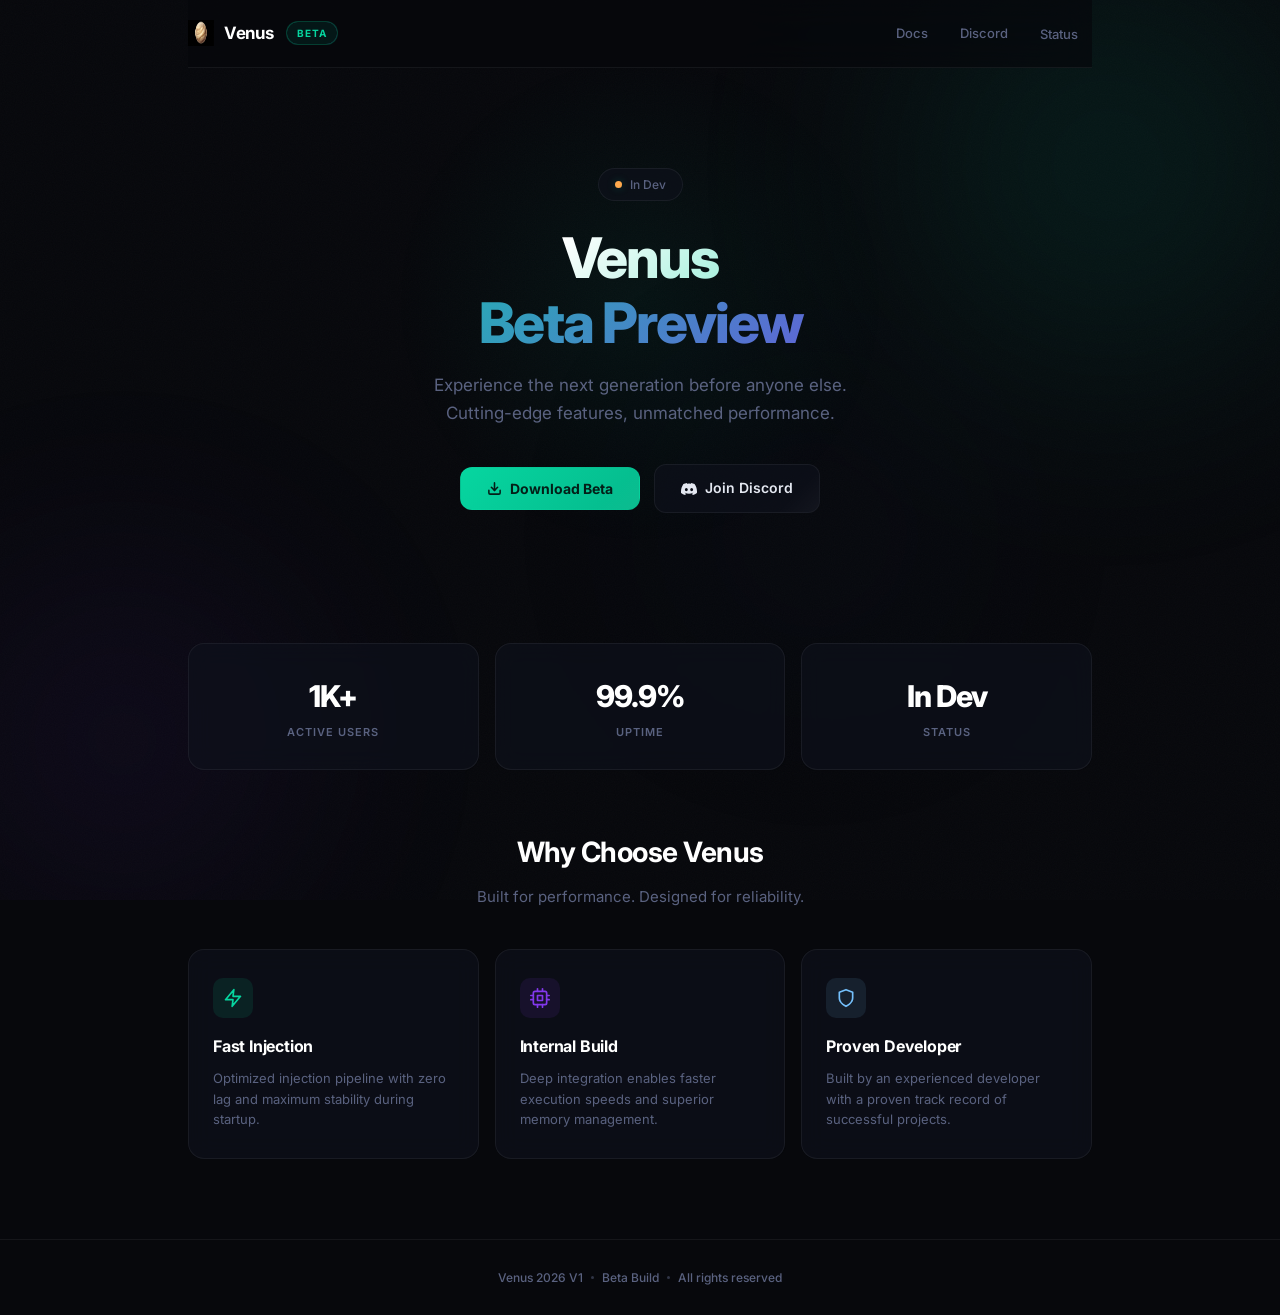
==== commit ba2d9b05: "Rename project references from Vexsium to Venus across all files and update associated links" ====
--- a/beta/index.html
+++ b/beta/index.html
@@ -1,28 +1,33 @@
 <!DOCTYPE html>
 <html lang="en">
+
 <head>
     <meta charset="UTF-8">
     <meta name="viewport" content="width=device-width, initial-scale=1.0">
-    <title>Vexsium Beta</title>
+    <title>Venus Beta</title>
     <link rel="icon" type="image/png" href="../Logo.png">
-    <meta name="description" content="Vexsium Beta — Preview the next generation of the most powerful internal executor.">
+    <meta name="description"
+        content="Venus Beta — Preview the next generation of the most powerful internal executor.">
     <meta name="theme-color" content="#06d6a0">
     <meta property="og:type" content="website">
-    <meta property="og:url" content="https://vexsium.kdns.fr/beta">
-    <meta property="og:title" content="Vexsium Beta">
-    <meta property="og:description" content="Vexsium Beta — Preview the next generation of the most powerful internal executor.">
-    <meta property="og:image" content="https://vexsium.kdns.fr/Preview.png">
+    <meta property="og:url" content="https://getvenus.kdns.fr/beta">
+    <meta property="og:title" content="Venus Beta">
+    <meta property="og:description"
+        content="Venus Beta — Preview the next generation of the most powerful internal executor.">
+    <meta property="og:image" content="https://getvenus.kdns.fr/Preview.png">
     <meta property="og:image:width" content="1200">
     <meta property="og:image:height" content="630">
-    <meta property="og:site_name" content="Vexsium">
+    <meta property="og:site_name" content="Venus">
     <meta property="twitter:card" content="summary_large_image">
-    <meta property="twitter:url" content="https://vexsium.kdns.fr/beta">
-    <meta property="twitter:title" content="Vexsium Beta">
-    <meta property="twitter:description" content="Vexsium Beta — Preview the next generation of the most powerful internal executor.">
-    <meta property="twitter:image" content="https://vexsium.kdns.fr/Preview.png">
+    <meta property="twitter:url" content="https://getvenus.kdns.fr/beta">
+    <meta property="twitter:title" content="Venus Beta">
+    <meta property="twitter:description"
+        content="Venus Beta — Preview the next generation of the most powerful internal executor.">
+    <meta property="twitter:image" content="https://getvenus.kdns.fr/Preview.png">
     <link rel="preconnect" href="https://fonts.googleapis.com">
     <link rel="preconnect" href="https://fonts.gstatic.com" crossorigin>
-    <link href="https://fonts.googleapis.com/css2?family=Inter:wght@300;400;500;600;700;800;900&display=swap" rel="stylesheet">
+    <link href="https://fonts.googleapis.com/css2?family=Inter:wght@300;400;500;600;700;800;900&display=swap"
+        rel="stylesheet">
     <style>
         /* ===== DESIGN TOKENS ===== */
         :root {
@@ -54,8 +59,17 @@
         }
 
         /* ===== RESET ===== */
-        *, *::before, *::after { margin: 0; padding: 0; box-sizing: border-box; }
-        html { scroll-behavior: smooth; }
+        *,
+        *::before,
+        *::after {
+            margin: 0;
+            padding: 0;
+            box-sizing: border-box;
+        }
+
+        html {
+            scroll-behavior: smooth;
+        }
 
         body {
             font-family: 'Inter', -apple-system, BlinkMacSystemFont, 'Segoe UI', sans-serif;
@@ -124,10 +138,21 @@
         }
 
         @keyframes orbFloat {
-            0% { transform: translate(0, 0) scale(1); }
-            33% { transform: translate(30px, -40px) scale(1.05); }
-            66% { transform: translate(-20px, 20px) scale(0.95); }
-            100% { transform: translate(15px, -15px) scale(1.02); }
+            0% {
+                transform: translate(0, 0) scale(1);
+            }
+
+            33% {
+                transform: translate(30px, -40px) scale(1.05);
+            }
+
+            66% {
+                transform: translate(-20px, 20px) scale(0.95);
+            }
+
+            100% {
+                transform: translate(15px, -15px) scale(1.02);
+            }
         }
 
         /* ===== NOISE TEXTURE OVERLAY ===== */
@@ -158,28 +183,63 @@
 
         /* ===== ANIMATIONS ===== */
         @keyframes fadeInUp {
-            from { opacity: 0; transform: translateY(28px); }
-            to { opacity: 1; transform: translateY(0); }
+            from {
+                opacity: 0;
+                transform: translateY(28px);
+            }
+
+            to {
+                opacity: 1;
+                transform: translateY(0);
+            }
         }
 
         @keyframes fadeInScale {
-            from { opacity: 0; transform: scale(0.92); }
-            to { opacity: 1; transform: scale(1); }
+            from {
+                opacity: 0;
+                transform: scale(0.92);
+            }
+
+            to {
+                opacity: 1;
+                transform: scale(1);
+            }
         }
 
         @keyframes slideDown {
-            from { opacity: 0; transform: translateY(-16px); }
-            to { opacity: 1; transform: translateY(0); }
+            from {
+                opacity: 0;
+                transform: translateY(-16px);
+            }
+
+            to {
+                opacity: 1;
+                transform: translateY(0);
+            }
         }
 
         @keyframes pulse {
-            0%, 100% { opacity: 1; transform: scale(1); }
-            50% { opacity: 0.5; transform: scale(0.8); }
+
+            0%,
+            100% {
+                opacity: 1;
+                transform: scale(1);
+            }
+
+            50% {
+                opacity: 0.5;
+                transform: scale(0.8);
+            }
         }
 
         @keyframes shimmer {
-            0% { background-position: -200% 0; }
-            100% { background-position: 200% 0; }
+            0% {
+                background-position: -200% 0;
+            }
+
+            100% {
+                background-position: 200% 0;
+            }
         }
 
         .reveal {
@@ -193,10 +253,21 @@
             transform: translateY(0);
         }
 
-        .reveal-delay-1 { transition-delay: 0.1s; }
-        .reveal-delay-2 { transition-delay: 0.2s; }
-        .reveal-delay-3 { transition-delay: 0.3s; }
-        .reveal-delay-4 { transition-delay: 0.4s; }
+        .reveal-delay-1 {
+            transition-delay: 0.1s;
+        }
+
+        .reveal-delay-2 {
+            transition-delay: 0.2s;
+        }
+
+        .reveal-delay-3 {
+            transition-delay: 0.3s;
+        }
+
+        .reveal-delay-4 {
+            transition-delay: 0.4s;
+        }
 
         /* ===== NAVBAR ===== */
         nav {
@@ -374,8 +445,15 @@
             transform: translateX(3px);
         }
 
-        .panel-row .label { color: var(--muted); font-weight: 400; }
-        .panel-row .value { color: var(--text); font-weight: 600; }
+        .panel-row .label {
+            color: var(--muted);
+            font-weight: 400;
+        }
+
+        .panel-row .value {
+            color: var(--text);
+            font-weight: 600;
+        }
 
         .panel-divider {
             height: 1px;
@@ -540,7 +618,7 @@
             content: '';
             position: absolute;
             inset: 0;
-            background: linear-gradient(135deg, transparent 40%, rgba(255,255,255,0.03) 50%, transparent 60%);
+            background: linear-gradient(135deg, transparent 40%, rgba(255, 255, 255, 0.03) 50%, transparent 60%);
             background-size: 200% 200%;
             transition: all 0.5s;
         }
@@ -855,330 +933,429 @@
         }
 
         /* ===== SCROLLBAR ===== */
-        ::-webkit-scrollbar { width: 6px; }
-        ::-webkit-scrollbar-track { background: transparent; }
-        ::-webkit-scrollbar-thumb { background: rgba(255, 255, 255, 0.08); border-radius: 3px; }
-        ::-webkit-scrollbar-thumb:hover { background: rgba(255, 255, 255, 0.14); }
+        ::-webkit-scrollbar {
+            width: 6px;
+        }
+
+        ::-webkit-scrollbar-track {
+            background: transparent;
+        }
+
+        ::-webkit-scrollbar-thumb {
+            background: rgba(255, 255, 255, 0.08);
+            border-radius: 3px;
+        }
+
+        ::-webkit-scrollbar-thumb:hover {
+            background: rgba(255, 255, 255, 0.14);
+        }
 
         /* ===== RESPONSIVE ===== */
         @media (max-width: 768px) {
-            .hero h1, .hero-sub-title { font-size: 36px; letter-spacing: -1px; }
-            .hero p { font-size: 15px; }
-            .stats-grid, .features-grid { grid-template-columns: 1fr; }
-            .btn-row { flex-direction: column; align-items: center; }
-            .dropdown-menu { left: 0; transform: translateY(-8px); width: 100%; }
-            .dropdown-wrap.open .dropdown-menu { transform: translateY(0); }
-            .nav-inner { padding: 12px 0; }
-            .nav-link { padding: 6px 10px; font-size: 12px; }
-            .status-panel { right: -100px; width: 280px; }
-            .hero { padding: 70px 0 50px; }
-            .bg-orb--1 { width: 300px; height: 300px; }
-            .bg-orb--2 { width: 250px; height: 250px; }
-            .bg-orb--3 { display: none; }
+
+            .hero h1,
+            .hero-sub-title {
+                font-size: 36px;
+                letter-spacing: -1px;
+            }
+
+            .hero p {
+                font-size: 15px;
+            }
+
+            .stats-grid,
+            .features-grid {
+                grid-template-columns: 1fr;
+            }
+
+            .btn-row {
+                flex-direction: column;
+                align-items: center;
+            }
+
+            .dropdown-menu {
+                left: 0;
+                transform: translateY(-8px);
+                width: 100%;
+            }
+
+            .dropdown-wrap.open .dropdown-menu {
+                transform: translateY(0);
+            }
+
+            .nav-inner {
+                padding: 12px 0;
+            }
+
+            .nav-link {
+                padding: 6px 10px;
+                font-size: 12px;
+            }
+
+            .status-panel {
+                right: -100px;
+                width: 280px;
+            }
+
+            .hero {
+                padding: 70px 0 50px;
+            }
+
+            .bg-orb--1 {
+                width: 300px;
+                height: 300px;
+            }
+
+            .bg-orb--2 {
+                width: 250px;
+                height: 250px;
+            }
+
+            .bg-orb--3 {
+                display: none;
+            }
         }
 
         @media (max-width: 480px) {
-            .hero h1, .hero-sub-title { font-size: 28px; }
-            .status-panel { position: fixed; right: 16px; left: 16px; width: auto; }
+
+            .hero h1,
+            .hero-sub-title {
+                font-size: 28px;
+            }
+
+            .status-panel {
+                position: fixed;
+                right: 16px;
+                left: 16px;
+                width: auto;
+            }
         }
     </style>
 </head>
+
 <body>
 
-<!-- Animated Background Mesh -->
-<div class="bg-mesh" aria-hidden="true">
-    <div class="bg-orb bg-orb--1"></div>
-    <div class="bg-orb bg-orb--2"></div>
-    <div class="bg-orb bg-orb--3"></div>
-</div>
-
-<!-- Navigation -->
-<nav>
-    <div class="wrap">
-        <div class="nav-inner">
-            <div class="nav-left">
-                <a href="#" class="brand">
-                    <img src="../Logo.png" alt="Vexsium" onerror="this.style.display='none'">
-                    Vexsium
-                </a>
-                <span class="beta-pill">Beta</span>
-            </div>
-            <div class="nav-right">
-                <a href="../docs" class="nav-link">Docs</a>
-                <a href="#" class="nav-link" id="discord-link">Discord</a>
-                <div class="status-wrap">
-                    <a href="#" class="nav-link" id="statusBtn">Status</a>
-                    <div class="status-panel" id="statusPanel">
-                        <div class="panel-title">System Information</div>
-                        <div class="panel-row">
-                            <span class="label">Version</span>
-                            <span class="value" id="ep-version">--</span>
+    <!-- Animated Background Mesh -->
+    <div class="bg-mesh" aria-hidden="true">
+        <div class="bg-orb bg-orb--1"></div>
+        <div class="bg-orb bg-orb--2"></div>
+        <div class="bg-orb bg-orb--3"></div>
+    </div>
+
+    <!-- Navigation -->
+    <nav>
+        <div class="wrap">
+            <div class="nav-inner">
+                <div class="nav-left">
+                    <a href="#" class="brand">
+                        <img src="../Logo.png" alt="Venus" onerror="this.style.display='none'">
+                        Venus
+                    </a>
+                    <span class="beta-pill">Beta</span>
+                </div>
+                <div class="nav-right">
+                    <a href="../docs" class="nav-link">Docs</a>
+                    <a href="#" class="nav-link" id="discord-link">Discord</a>
+                    <div class="status-wrap">
+                        <a href="#" class="nav-link" id="statusBtn">Status</a>
+                        <div class="status-panel" id="statusPanel">
+                            <div class="panel-title">System Information</div>
+                            <div class="panel-row">
+                                <span class="label">Version</span>
+                                <span class="value" id="ep-version">--</span>
+                            </div>
+                            <div class="panel-row">
+                                <span class="label">UNC</span>
+                                <span class="value" id="ep-unc">--%</span>
+                            </div>
+                            <div class="panel-row">
+                                <span class="label">sUNC</span>
+                                <span class="value" id="ep-sunc">--%</span>
+                            </div>
+                            <div class="panel-row">
+                                <span class="label">RakNet</span>
+                                <span class="value" id="ep-raknet">--</span>
+                            </div>
+                            <div class="panel-row">
+                                <span class="label">Multi Instance</span>
+                                <span class="value" id="ep-multi">--</span>
+                            </div>
+                            <div class="panel-row">
+                                <span class="label">Decompiler</span>
+                                <span class="value" id="ep-decomp">--</span>
+                            </div>
+                            <div class="panel-divider"></div>
+                            <div class="panel-changelog-title">Changelog</div>
+                            <div id="ep-changelog"></div>
                         </div>
-                        <div class="panel-row">
-                            <span class="label">UNC</span>
-                            <span class="value" id="ep-unc">--%</span>
-                        </div>
-                        <div class="panel-row">
-                            <span class="label">sUNC</span>
-                            <span class="value" id="ep-sunc">--%</span>
-                        </div>
-                        <div class="panel-row">
-                            <span class="label">RakNet</span>
-                            <span class="value" id="ep-raknet">--</span>
-                        </div>
-                        <div class="panel-row">
-                            <span class="label">Multi Instance</span>
-                            <span class="value" id="ep-multi">--</span>
-                        </div>
-                        <div class="panel-row">
-                            <span class="label">Decompiler</span>
-                            <span class="value" id="ep-decomp">--</span>
-                        </div>
-                        <div class="panel-divider"></div>
-                        <div class="panel-changelog-title">Changelog</div>
-                        <div id="ep-changelog"></div>
                     </div>
                 </div>
             </div>
         </div>
+    </nav>
+
+    <!-- Hero -->
+    <div class="wrap">
+        <section class="hero">
+            <div class="hero-glow" aria-hidden="true"></div>
+            <div class="hero-content">
+                <div class="hero-badge" id="status-badge">
+                    <span class="hero-badge-dot" id="main-status-dot"></span>
+                    <span id="main-status-text">Initializing...</span>
+                </div>
+                <h1>Venus</h1>
+                <div class="hero-sub-title">Beta Preview</div>
+                <p>Experience the next generation before anyone else. Cutting-edge features, unmatched performance.</p>
+                <div class="btn-row">
+                    <div class="dropdown-wrap" id="download-wrap">
+                        <button class="btn btn--primary" id="download-btn">
+                            <svg width="15" height="15" viewBox="0 0 24 24" fill="none" stroke="currentColor"
+                                stroke-width="2.5" stroke-linecap="round" stroke-linejoin="round">
+                                <path d="M21 15v4a2 2 0 0 1-2 2H5a2 2 0 0 1-2-2v-4"></path>
+                                <polyline points="7 10 12 15 17 10"></polyline>
+                                <line x1="12" y1="15" x2="12" y2="3"></line>
+                            </svg>
+                            Download Beta
+                        </button>
+                        <div class="dropdown-menu" id="download-menu"></div>
+                    </div>
+                    <a href="#" class="btn btn--secondary" id="discord-btn">
+                        <svg width="16" height="16" viewBox="0 0 24 24" fill="currentColor">
+                            <path
+                                d="M20.317 4.37a19.791 19.791 0 0 0-4.885-1.515.074.074 0 0 0-.079.037c-.21.375-.444.864-.608 1.25a18.27 18.27 0 0 0-5.487 0 12.64 12.64 0 0 0-.617-1.25.077.077 0 0 0-.079-.037A19.736 19.736 0 0 0 3.677 4.37a.07.07 0 0 0-.032.027C.533 9.046-.32 13.58.099 18.057a.082.082 0 0 0 .031.057 19.9 19.9 0 0 0 5.993 3.03.078.078 0 0 0 .084-.028 14.09 14.09 0 0 0 1.226-1.994.076.076 0 0 0-.041-.106 13.107 13.107 0 0 1-1.872-.892.077.077 0 0 1-.008-.128 10.2 10.2 0 0 0 .372-.292.074.074 0 0 1 .077-.01c3.928 1.793 8.18 1.793 12.062 0a.074.074 0 0 1 .078.01c.12.098.246.198.373.292a.077.077 0 0 1-.006.127 12.299 12.299 0 0 1-1.873.892.077.077 0 0 0-.041.107c.36.698.772 1.362 1.225 1.993a.076.076 0 0 0 .084.028 19.839 19.839 0 0 0 6.002-3.03.077.077 0 0 0 .032-.054c.5-5.177-.838-9.674-3.549-13.66a.061.061 0 0 0-.031-.03zM8.02 15.33c-1.183 0-2.157-1.085-2.157-2.419 0-1.333.956-2.419 2.157-2.419 1.21 0 2.176 1.096 2.157 2.42 0 1.333-.956 2.418-2.157 2.418zm7.975 0c-1.183 0-2.157-1.085-2.157-2.419 0-1.333.955-2.419 2.157-2.419 1.21 0 2.176 1.096 2.157 2.42 0 1.333-.946 2.418-2.157 2.418z" />
+                        </svg>
+                        Join Discord
+                    </a>
+                </div>
+            </div>
+        </section>
+
+        <!-- Stats -->
+        <section class="stats-section">
+            <div class="stats-grid">
+                <div class="stat-card reveal">
+                    <div class="stat-value" id="member-count">--</div>
+                    <div class="stat-label">Active Users</div>
+                </div>
+                <div class="stat-card reveal reveal-delay-1">
+                    <div class="stat-value">99.9%</div>
+                    <div class="stat-label">Uptime</div>
+                </div>
+                <div class="stat-card reveal reveal-delay-2">
+                    <div class="stat-value" id="status-label">--</div>
+                    <div class="stat-label">Status</div>
+                </div>
+            </div>
+        </section>
+
+        <!-- Features -->
+        <section class="features-section">
+            <div class="section-header reveal">
+                <h2>Why Choose Venus</h2>
+                <p>Built for performance. Designed for reliability.</p>
+            </div>
+            <div class="features-grid">
+                <div class="feature-card reveal reveal-delay-1">
+                    <div class="feature-icon feature-icon--bolt">
+                        <svg width="20" height="20" viewBox="0 0 24 24" fill="none" stroke="currentColor"
+                            stroke-width="2" stroke-linecap="round" stroke-linejoin="round">
+                            <path d="M13 2L3 14h9l-1 8 10-12h-9l1-8z"></path>
+                        </svg>
+                    </div>
+                    <h3>Fast Injection</h3>
+                    <p>Optimized injection pipeline with zero lag and maximum stability during startup.</p>
+                </div>
+                <div class="feature-card reveal reveal-delay-2">
+                    <div class="feature-icon feature-icon--chip">
+                        <svg width="20" height="20" viewBox="0 0 24 24" fill="none" stroke="currentColor"
+                            stroke-width="2" stroke-linecap="round" stroke-linejoin="round">
+                            <rect x="4" y="4" width="16" height="16" rx="2" ry="2"></rect>
+                            <rect x="9" y="9" width="6" height="6"></rect>
+                            <line x1="9" y1="1" x2="9" y2="4"></line>
+                            <line x1="15" y1="1" x2="15" y2="4"></line>
+                            <line x1="9" y1="20" x2="9" y2="23"></line>
+                            <line x1="15" y1="20" x2="15" y2="23"></line>
+                            <line x1="20" y1="9" x2="23" y2="9"></line>
+                            <line x1="20" y1="14" x2="23" y2="14"></line>
+                            <line x1="1" y1="9" x2="4" y2="9"></line>
+                            <line x1="1" y1="14" x2="4" y2="14"></line>
+                        </svg>
+                    </div>
+                    <h3>Internal Build</h3>
+                    <p>Deep integration enables faster execution speeds and superior memory management.</p>
+                </div>
+                <div class="feature-card reveal reveal-delay-3">
+                    <div class="feature-icon feature-icon--shield">
+                        <svg width="20" height="20" viewBox="0 0 24 24" fill="none" stroke="currentColor"
+                            stroke-width="2" stroke-linecap="round" stroke-linejoin="round">
+                            <path d="M12 22s8-4 8-10V5l-8-3-8 3v7c0 6 8 10 8 10z"></path>
+                        </svg>
+                    </div>
+                    <h3>Proven Developer</h3>
+                    <p>Built by an experienced developer with a proven track record of successful projects.</p>
+                </div>
+            </div>
+        </section>
     </div>
-</nav>
-
-<!-- Hero -->
-<div class="wrap">
-    <section class="hero">
-        <div class="hero-glow" aria-hidden="true"></div>
-        <div class="hero-content">
-            <div class="hero-badge" id="status-badge">
-                <span class="hero-badge-dot" id="main-status-dot"></span>
-                <span id="main-status-text">Initializing...</span>
-            </div>
-            <h1>Vexsium</h1>
-            <div class="hero-sub-title">Beta Preview</div>
-            <p>Experience the next generation before anyone else. Cutting-edge features, unmatched performance.</p>
-            <div class="btn-row">
-                <div class="dropdown-wrap" id="download-wrap">
-                    <button class="btn btn--primary" id="download-btn">
-                        <svg width="15" height="15" viewBox="0 0 24 24" fill="none" stroke="currentColor" stroke-width="2.5" stroke-linecap="round" stroke-linejoin="round"><path d="M21 15v4a2 2 0 0 1-2 2H5a2 2 0 0 1-2-2v-4"></path><polyline points="7 10 12 15 17 10"></polyline><line x1="12" y1="15" x2="12" y2="3"></line></svg>
-                        Download Beta
-                    </button>
-                    <div class="dropdown-menu" id="download-menu"></div>
-                </div>
-                <a href="#" class="btn btn--secondary" id="discord-btn">
-                    <svg width="16" height="16" viewBox="0 0 24 24" fill="currentColor"><path d="M20.317 4.37a19.791 19.791 0 0 0-4.885-1.515.074.074 0 0 0-.079.037c-.21.375-.444.864-.608 1.25a18.27 18.27 0 0 0-5.487 0 12.64 12.64 0 0 0-.617-1.25.077.077 0 0 0-.079-.037A19.736 19.736 0 0 0 3.677 4.37a.07.07 0 0 0-.032.027C.533 9.046-.32 13.58.099 18.057a.082.082 0 0 0 .031.057 19.9 19.9 0 0 0 5.993 3.03.078.078 0 0 0 .084-.028 14.09 14.09 0 0 0 1.226-1.994.076.076 0 0 0-.041-.106 13.107 13.107 0 0 1-1.872-.892.077.077 0 0 1-.008-.128 10.2 10.2 0 0 0 .372-.292.074.074 0 0 1 .077-.01c3.928 1.793 8.18 1.793 12.062 0a.074.074 0 0 1 .078.01c.12.098.246.198.373.292a.077.077 0 0 1-.006.127 12.299 12.299 0 0 1-1.873.892.077.077 0 0 0-.041.107c.36.698.772 1.362 1.225 1.993a.076.076 0 0 0 .084.028 19.839 19.839 0 0 0 6.002-3.03.077.077 0 0 0 .032-.054c.5-5.177-.838-9.674-3.549-13.66a.061.061 0 0 0-.031-.03zM8.02 15.33c-1.183 0-2.157-1.085-2.157-2.419 0-1.333.956-2.419 2.157-2.419 1.21 0 2.176 1.096 2.157 2.42 0 1.333-.956 2.418-2.157 2.418zm7.975 0c-1.183 0-2.157-1.085-2.157-2.419 0-1.333.955-2.419 2.157-2.419 1.21 0 2.176 1.096 2.157 2.42 0 1.333-.946 2.418-2.157 2.418z"/></svg>
-                    Join Discord
-                </a>
+
+    <!-- Footer -->
+    <footer>
+        <div class="wrap">
+            <div class="footer-content">
+                <span>Venus 2026 V1</span>
+                <span class="footer-dot"></span>
+                <span>Beta Build</span>
+                <span class="footer-dot"></span>
+                <span>All rights reserved</span>
             </div>
         </div>
-    </section>
-
-    <!-- Stats -->
-    <section class="stats-section">
-        <div class="stats-grid">
-            <div class="stat-card reveal">
-                <div class="stat-value" id="member-count">--</div>
-                <div class="stat-label">Active Users</div>
-            </div>
-            <div class="stat-card reveal reveal-delay-1">
-                <div class="stat-value">99.9%</div>
-                <div class="stat-label">Uptime</div>
-            </div>
-            <div class="stat-card reveal reveal-delay-2">
-                <div class="stat-value" id="status-label">--</div>
-                <div class="stat-label">Status</div>
-            </div>
-        </div>
-    </section>
-
-    <!-- Features -->
-    <section class="features-section">
-        <div class="section-header reveal">
-            <h2>Why Choose Vexsium</h2>
-            <p>Built for performance. Designed for reliability.</p>
-        </div>
-        <div class="features-grid">
-            <div class="feature-card reveal reveal-delay-1">
-                <div class="feature-icon feature-icon--bolt">
-                    <svg width="20" height="20" viewBox="0 0 24 24" fill="none" stroke="currentColor" stroke-width="2" stroke-linecap="round" stroke-linejoin="round"><path d="M13 2L3 14h9l-1 8 10-12h-9l1-8z"></path></svg>
-                </div>
-                <h3>Fast Injection</h3>
-                <p>Optimized injection pipeline with zero lag and maximum stability during startup.</p>
-            </div>
-            <div class="feature-card reveal reveal-delay-2">
-                <div class="feature-icon feature-icon--chip">
-                    <svg width="20" height="20" viewBox="0 0 24 24" fill="none" stroke="currentColor" stroke-width="2" stroke-linecap="round" stroke-linejoin="round"><rect x="4" y="4" width="16" height="16" rx="2" ry="2"></rect><rect x="9" y="9" width="6" height="6"></rect><line x1="9" y1="1" x2="9" y2="4"></line><line x1="15" y1="1" x2="15" y2="4"></line><line x1="9" y1="20" x2="9" y2="23"></line><line x1="15" y1="20" x2="15" y2="23"></line><line x1="20" y1="9" x2="23" y2="9"></line><line x1="20" y1="14" x2="23" y2="14"></line><line x1="1" y1="9" x2="4" y2="9"></line><line x1="1" y1="14" x2="4" y2="14"></line></svg>
-                </div>
-                <h3>Internal Build</h3>
-                <p>Deep integration enables faster execution speeds and superior memory management.</p>
-            </div>
-            <div class="feature-card reveal reveal-delay-3">
-                <div class="feature-icon feature-icon--shield">
-                    <svg width="20" height="20" viewBox="0 0 24 24" fill="none" stroke="currentColor" stroke-width="2" stroke-linecap="round" stroke-linejoin="round"><path d="M12 22s8-4 8-10V5l-8-3-8 3v7c0 6 8 10 8 10z"></path></svg>
-                </div>
-                <h3>Proven Developer</h3>
-                <p>Built by an experienced developer with a proven track record of successful projects.</p>
-            </div>
-        </div>
-    </section>
-</div>
-
-<!-- Footer -->
-<footer>
-    <div class="wrap">
-        <div class="footer-content">
-            <span>Vexsium 2026 V1</span>
-            <span class="footer-dot"></span>
-            <span>Beta Build</span>
-            <span class="footer-dot"></span>
-            <span>All rights reserved</span>
-        </div>
-    </div>
-</footer>
-
-<script>
-    // ===== UTILITY =====
-    function fmt(n) {
-        if (n >= 1e6) return (n / 1e6).toFixed(1).replace(/\.0$/, '') + 'M';
-        if (n >= 1e3) return (n / 1e3).toFixed(1).replace(/\.0$/, '') + 'K';
-        return String(n);
-    }
-
-    function animateValue(el, start, end, duration) {
-        let ts = null;
-        const step = (now) => {
-            if (!ts) ts = now;
-            const p = Math.min((now - ts) / duration, 1);
-            const ease = 1 - Math.pow(1 - p, 4);
-            el.textContent = fmt(Math.floor(ease * (end - start) + start)) + '+';
-            if (p < 1) requestAnimationFrame(step);
-        };
-        requestAnimationFrame(step);
-    }
-
-    // ===== SCROLL REVEAL =====
-    const revealObserver = new IntersectionObserver((entries) => {
-        entries.forEach(entry => {
-            if (entry.isIntersecting) {
-                entry.target.classList.add('visible');
-                revealObserver.unobserve(entry.target);
-            }
-        });
-    }, { threshold: 0.1, rootMargin: '0px 0px -40px 0px' });
-
-    document.querySelectorAll('.reveal').forEach(el => revealObserver.observe(el));
-
-    // ===== FETCH DISCORD MEMBERS =====
-    async function loadMembers() {
-        try {
-            const r = await fetch('https://discord.com/api/guilds/1538645400402264205/widget.json');
-            if (!r.ok) throw 0;
-            const d = await r.json();
-            const count = d.members ? d.members.length : 1000;
-            animateValue(document.getElementById('member-count'), 0, count, 1500);
-        } catch {
-            document.getElementById('member-count').textContent = '1K+';
-        }
-    }
-
-    // ===== FETCH ENDPOINT =====
-    async function loadEndpoint() {
-        try {
-            const r = await fetch('../API/endpoint.json');
-            if (!r.ok) throw 0;
-            const d = await r.json();
-            const v = d["Vexsium"];
-            if (!v) throw 0;
-
-            // Status
-            document.getElementById('main-status-text').textContent = v.Status;
-            document.getElementById('status-label').textContent = v.Status;
-            document.getElementById('ep-version').textContent = v.Version;
-            document.getElementById('ep-unc').textContent = v.UNC + '%';
-            document.getElementById('ep-sunc').textContent = v.sUNC + '%';
-            document.getElementById('ep-raknet').textContent = v.Raknet ? 'Yes' : 'No';
-            document.getElementById('ep-multi').textContent = v.Multi_Instance ? 'Yes' : 'No';
-            document.getElementById('ep-decomp').textContent = v.Decompiler ? 'Yes' : 'No';
-
-            // Discord link
-            if (v.Discord_Invite) {
-                document.getElementById('discord-link').href = v.Discord_Invite;
-                document.getElementById('discord-btn').href = v.Discord_Invite;
-            }
-
-            // Download menu
-            const menu = document.getElementById('download-menu');
-            menu.innerHTML = '';
-            if (v.Download_Options && typeof v.Download_Options === 'object') {
-                Object.entries(v.Download_Options).forEach(([key, opt], i) => {
-                    const a = document.createElement('a');
-                    a.href = opt.Download_Link;
-                    a.className = 'dropdown-item';
-                    a.target = '_blank';
-                    a.innerHTML = `<svg width="14" height="14" viewBox="0 0 24 24" fill="none" stroke="currentColor" stroke-width="2"><path d="M21 15v4a2 2 0 0 1-2 2H5a2 2 0 0 1-2-2v-4"></path><polyline points="7 10 12 15 17 10"></polyline><line x1="12" y1="15" x2="12" y2="3"></line></svg><span>${opt.Title}</span>`;
-                    menu.appendChild(a);
-                });
-            }
-
-            // Changelog
-            const cl = document.getElementById('ep-changelog');
-            cl.innerHTML = '';
-            if (Array.isArray(v.Changelogs) && v.Changelogs.length) {
-                v.Changelogs.forEach(c => {
+    </footer>
+
+    <script>
+        // ===== UTILITY =====
+        function fmt(n) {
+            if (n >= 1e6) return (n / 1e6).toFixed(1).replace(/\.0$/, '') + 'M';
+            if (n >= 1e3) return (n / 1e3).toFixed(1).replace(/\.0$/, '') + 'K';
+            return String(n);
+        }
+
+        function animateValue(el, start, end, duration) {
+            let ts = null;
+            const step = (now) => {
+                if (!ts) ts = now;
+                const p = Math.min((now - ts) / duration, 1);
+                const ease = 1 - Math.pow(1 - p, 4);
+                el.textContent = fmt(Math.floor(ease * (end - start) + start)) + '+';
+                if (p < 1) requestAnimationFrame(step);
+            };
+            requestAnimationFrame(step);
+        }
+
+        // ===== SCROLL REVEAL =====
+        const revealObserver = new IntersectionObserver((entries) => {
+            entries.forEach(entry => {
+                if (entry.isIntersecting) {
+                    entry.target.classList.add('visible');
+                    revealObserver.unobserve(entry.target);
+                }
+            });
+        }, { threshold: 0.1, rootMargin: '0px 0px -40px 0px' });
+
+        document.querySelectorAll('.reveal').forEach(el => revealObserver.observe(el));
+
+        // ===== FETCH DISCORD MEMBERS =====
+        async function loadMembers() {
+            try {
+                const r = await fetch('https://discord.com/api/guilds/1538645400402264205/widget.json');
+                if (!r.ok) throw 0;
+                const d = await r.json();
+                const count = d.members ? d.members.length : 1000;
+                animateValue(document.getElementById('member-count'), 0, count, 1500);
+            } catch {
+                document.getElementById('member-count').textContent = '1K+';
+            }
+        }
+
+        // ===== FETCH ENDPOINT =====
+        async function loadEndpoint() {
+            try {
+                const r = await fetch('../API/endpoint.json');
+                if (!r.ok) throw 0;
+                const d = await r.json();
+                const v = d["Venus"];
+                if (!v) throw 0;
+
+                // Status
+                document.getElementById('main-status-text').textContent = v.Status;
+                document.getElementById('status-label').textContent = v.Status;
+                document.getElementById('ep-version').textContent = v.Version;
+                document.getElementById('ep-unc').textContent = v.UNC + '%';
+                document.getElementById('ep-sunc').textContent = v.sUNC + '%';
+                document.getElementById('ep-raknet').textContent = v.Raknet ? 'Yes' : 'No';
+                document.getElementById('ep-multi').textContent = v.Multi_Instance ? 'Yes' : 'No';
+                document.getElementById('ep-decomp').textContent = v.Decompiler ? 'Yes' : 'No';
+
+                // Discord link
+                if (v.Discord_Invite) {
+                    document.getElementById('discord-link').href = v.Discord_Invite;
+                    document.getElementById('discord-btn').href = v.Discord_Invite;
+                }
+
+                // Download menu
+                const menu = document.getElementById('download-menu');
+                menu.innerHTML = '';
+                if (v.Download_Options && typeof v.Download_Options === 'object') {
+                    Object.entries(v.Download_Options).forEach(([key, opt], i) => {
+                        const a = document.createElement('a');
+                        a.href = opt.Download_Link;
+                        a.className = 'dropdown-item';
+                        a.target = '_blank';
+                        a.innerHTML = `<svg width="14" height="14" viewBox="0 0 24 24" fill="none" stroke="currentColor" stroke-width="2"><path d="M21 15v4a2 2 0 0 1-2 2H5a2 2 0 0 1-2-2v-4"></path><polyline points="7 10 12 15 17 10"></polyline><line x1="12" y1="15" x2="12" y2="3"></line></svg><span>${opt.Title}</span>`;
+                        menu.appendChild(a);
+                    });
+                }
+
+                // Changelog
+                const cl = document.getElementById('ep-changelog');
+                cl.innerHTML = '';
+                if (Array.isArray(v.Changelogs) && v.Changelogs.length) {
+                    v.Changelogs.forEach(c => {
+                        const div = document.createElement('div');
+                        div.className = 'changelog-entry';
+                        div.textContent = c;
+                        cl.appendChild(div);
+                    });
+                } else {
                     const div = document.createElement('div');
                     div.className = 'changelog-entry';
-                    div.textContent = c;
+                    div.textContent = 'No changes yet';
                     cl.appendChild(div);
-                });
-            } else {
-                const div = document.createElement('div');
-                div.className = 'changelog-entry';
-                div.textContent = 'No changes yet';
-                cl.appendChild(div);
-            }
-
-            // Status dot color
-            const colors = {
-                'Operational': '#06d6a0',
-                'Down': '#ff6b6b',
-                'Maintenance': '#ffd43b',
-                'Testing': '#b197fc',
-                'Updating': '#74c0fc',
-                'In Dev': '#ffa94d'
-            };
-            document.getElementById('main-status-dot').style.background = colors[v.Status] || '#5a6280';
-
-        } catch {
-            document.getElementById('main-status-text').textContent = 'Unknown';
-        }
-    }
-
-    // ===== UI INTERACTIONS =====
-    document.getElementById('statusBtn').addEventListener('click', e => {
-        e.preventDefault();
-        document.getElementById('statusPanel').classList.toggle('open');
-    });
-
-    document.getElementById('download-btn').addEventListener('click', e => {
-        e.preventDefault();
-        document.getElementById('download-wrap').classList.toggle('open');
-    });
-
-    document.addEventListener('click', e => {
-        const statusWrap = document.querySelector('.status-wrap');
-        if (!statusWrap.contains(e.target)) {
-            document.getElementById('statusPanel').classList.remove('open');
-        }
-        const dlWrap = document.getElementById('download-wrap');
-        if (!dlWrap.contains(e.target)) {
-            dlWrap.classList.remove('open');
-        }
-    });
-
-    // ===== INIT =====
-    loadMembers();
-    loadEndpoint();
-    setInterval(loadEndpoint, 30000);
-</script>
+                }
+
+                // Status dot color
+                const colors = {
+                    'Operational': '#06d6a0',
+                    'Down': '#ff6b6b',
+                    'Maintenance': '#ffd43b',
+                    'Testing': '#b197fc',
+                    'Updating': '#74c0fc',
+                    'In Dev': '#ffa94d'
+                };
+                document.getElementById('main-status-dot').style.background = colors[v.Status] || '#5a6280';
+
+            } catch {
+                document.getElementById('main-status-text').textContent = 'Unknown';
+            }
+        }
+
+        // ===== UI INTERACTIONS =====
+        document.getElementById('statusBtn').addEventListener('click', e => {
+            e.preventDefault();
+            document.getElementById('statusPanel').classList.toggle('open');
+        });
+
+        document.getElementById('download-btn').addEventListener('click', e => {
+            e.preventDefault();
+            document.getElementById('download-wrap').classList.toggle('open');
+        });
+
+        document.addEventListener('click', e => {
+            const statusWrap = document.querySelector('.status-wrap');
+            if (!statusWrap.contains(e.target)) {
+                document.getElementById('statusPanel').classList.remove('open');
+            }
+            const dlWrap = document.getElementById('download-wrap');
+            if (!dlWrap.contains(e.target)) {
+                dlWrap.classList.remove('open');
+            }
+        });
+
+        // ===== INIT =====
+        loadMembers();
+        loadEndpoint();
+        setInterval(loadEndpoint, 30000);
+    </script>
 
 </body>
+
 </html>
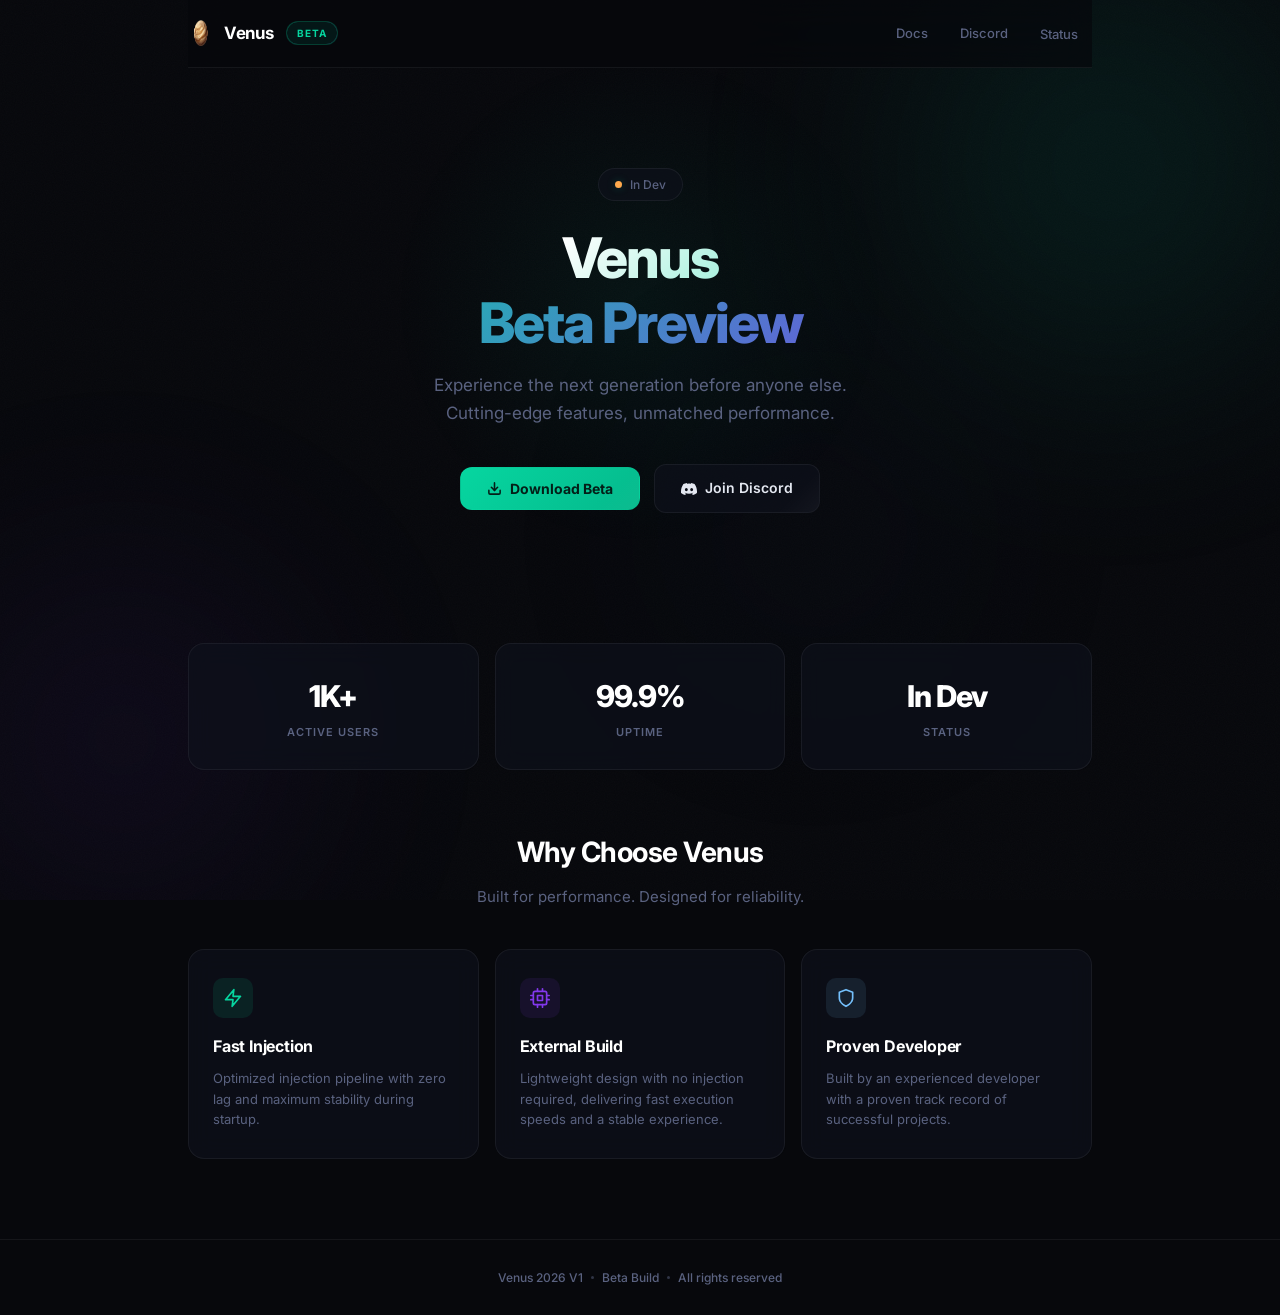
==== commit ac219ba6: "Update references from internal to external throughout the project" ====
--- a/beta/index.html
+++ b/beta/index.html
@@ -7,13 +7,13 @@
     <title>Venus Beta</title>
     <link rel="icon" type="image/png" href="../Logo.png">
     <meta name="description"
-        content="Venus Beta — Preview the next generation of the most powerful internal executor.">
+        content="Venus Beta — Preview the next generation of the most powerful external.">
     <meta name="theme-color" content="#06d6a0">
     <meta property="og:type" content="website">
     <meta property="og:url" content="https://getvenus.kdns.fr/beta">
     <meta property="og:title" content="Venus Beta">
     <meta property="og:description"
-        content="Venus Beta — Preview the next generation of the most powerful internal executor.">
+        content="Venus Beta — Preview the next generation of the most powerful external.">
     <meta property="og:image" content="https://getvenus.kdns.fr/Preview.png">
     <meta property="og:image:width" content="1200">
     <meta property="og:image:height" content="630">
@@ -22,7 +22,7 @@
     <meta property="twitter:url" content="https://getvenus.kdns.fr/beta">
     <meta property="twitter:title" content="Venus Beta">
     <meta property="twitter:description"
-        content="Venus Beta — Preview the next generation of the most powerful internal executor.">
+        content="Venus Beta — Preview the next generation of the most powerful external.">
     <meta property="twitter:image" content="https://getvenus.kdns.fr/Preview.png">
     <link rel="preconnect" href="https://fonts.googleapis.com">
     <link rel="preconnect" href="https://fonts.gstatic.com" crossorigin>
@@ -1181,8 +1181,8 @@
                             <line x1="1" y1="14" x2="4" y2="14"></line>
                         </svg>
                     </div>
-                    <h3>Internal Build</h3>
-                    <p>Deep integration enables faster execution speeds and superior memory management.</p>
+                    <h3>External Build</h3>
+                    <p>Lightweight design with no injection required, delivering fast execution speeds and a stable experience.</p>
                 </div>
                 <div class="feature-card reveal reveal-delay-3">
                     <div class="feature-icon feature-icon--shield">
